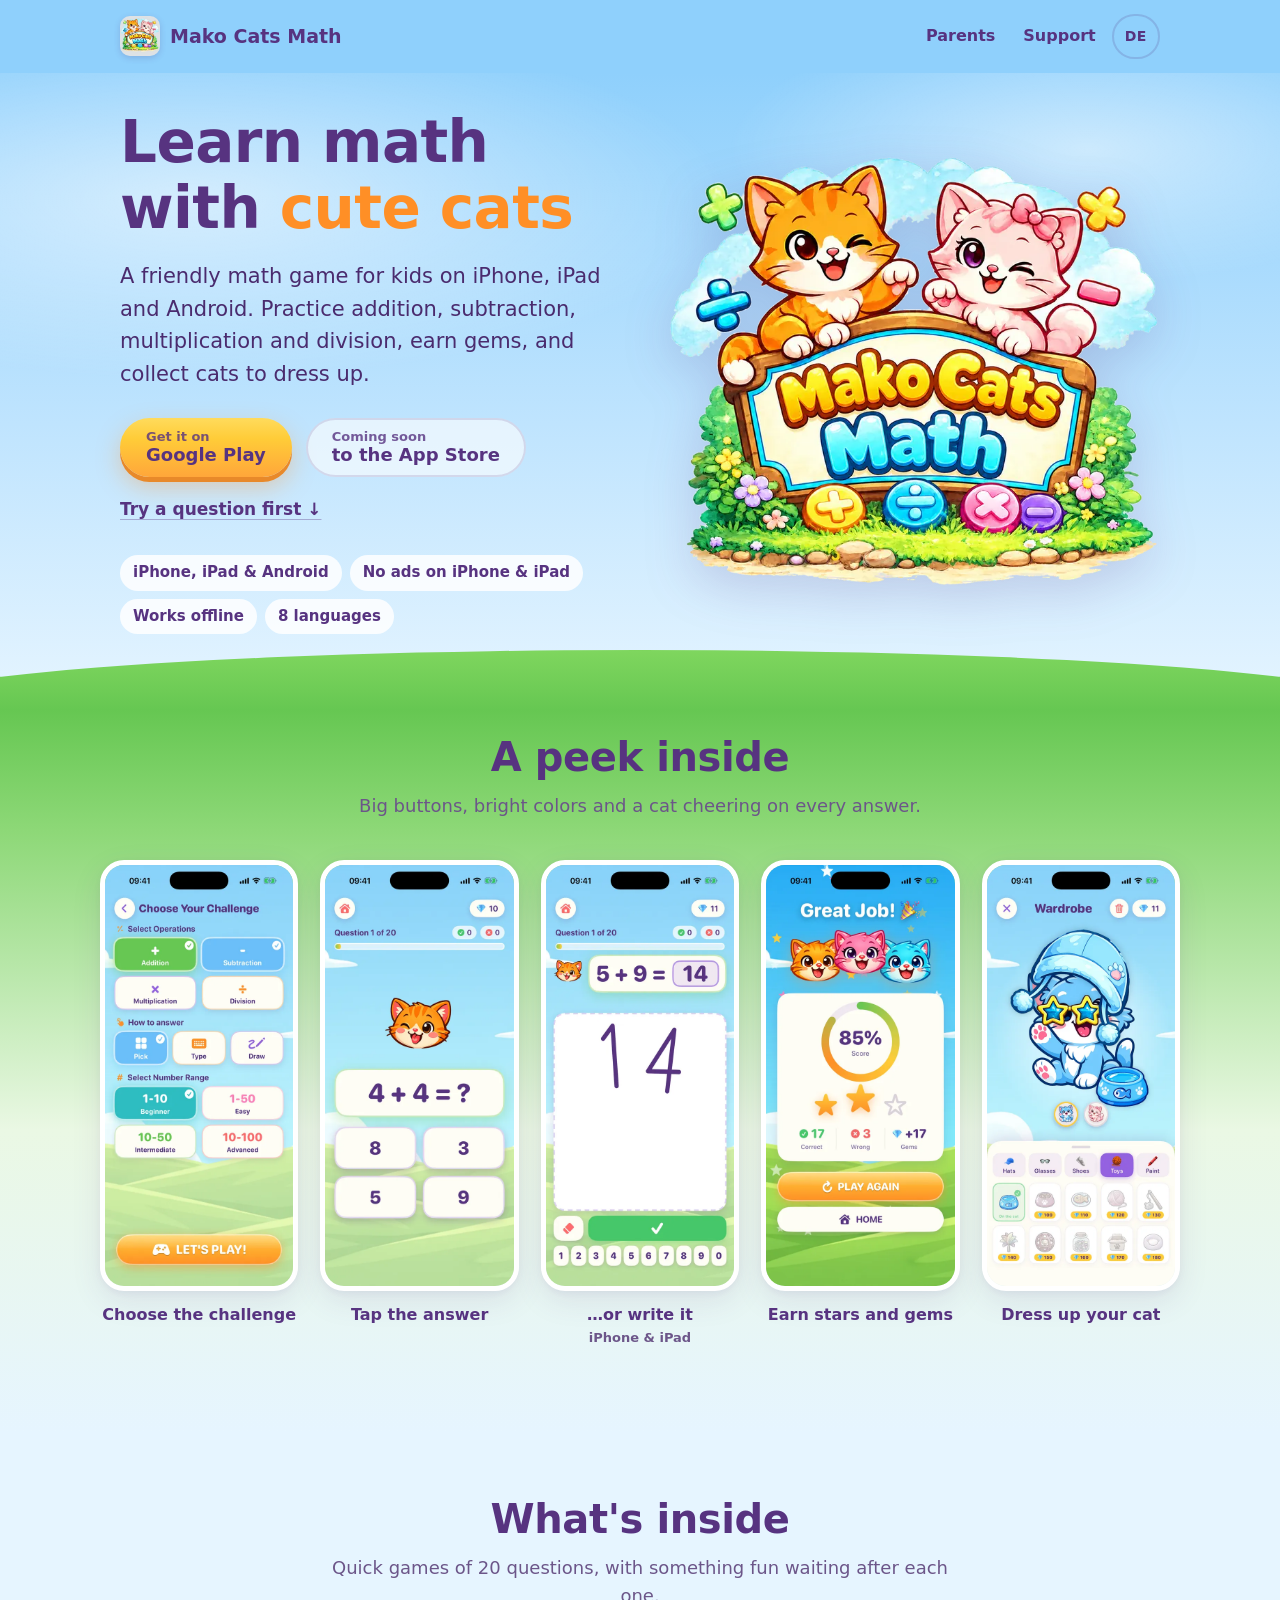
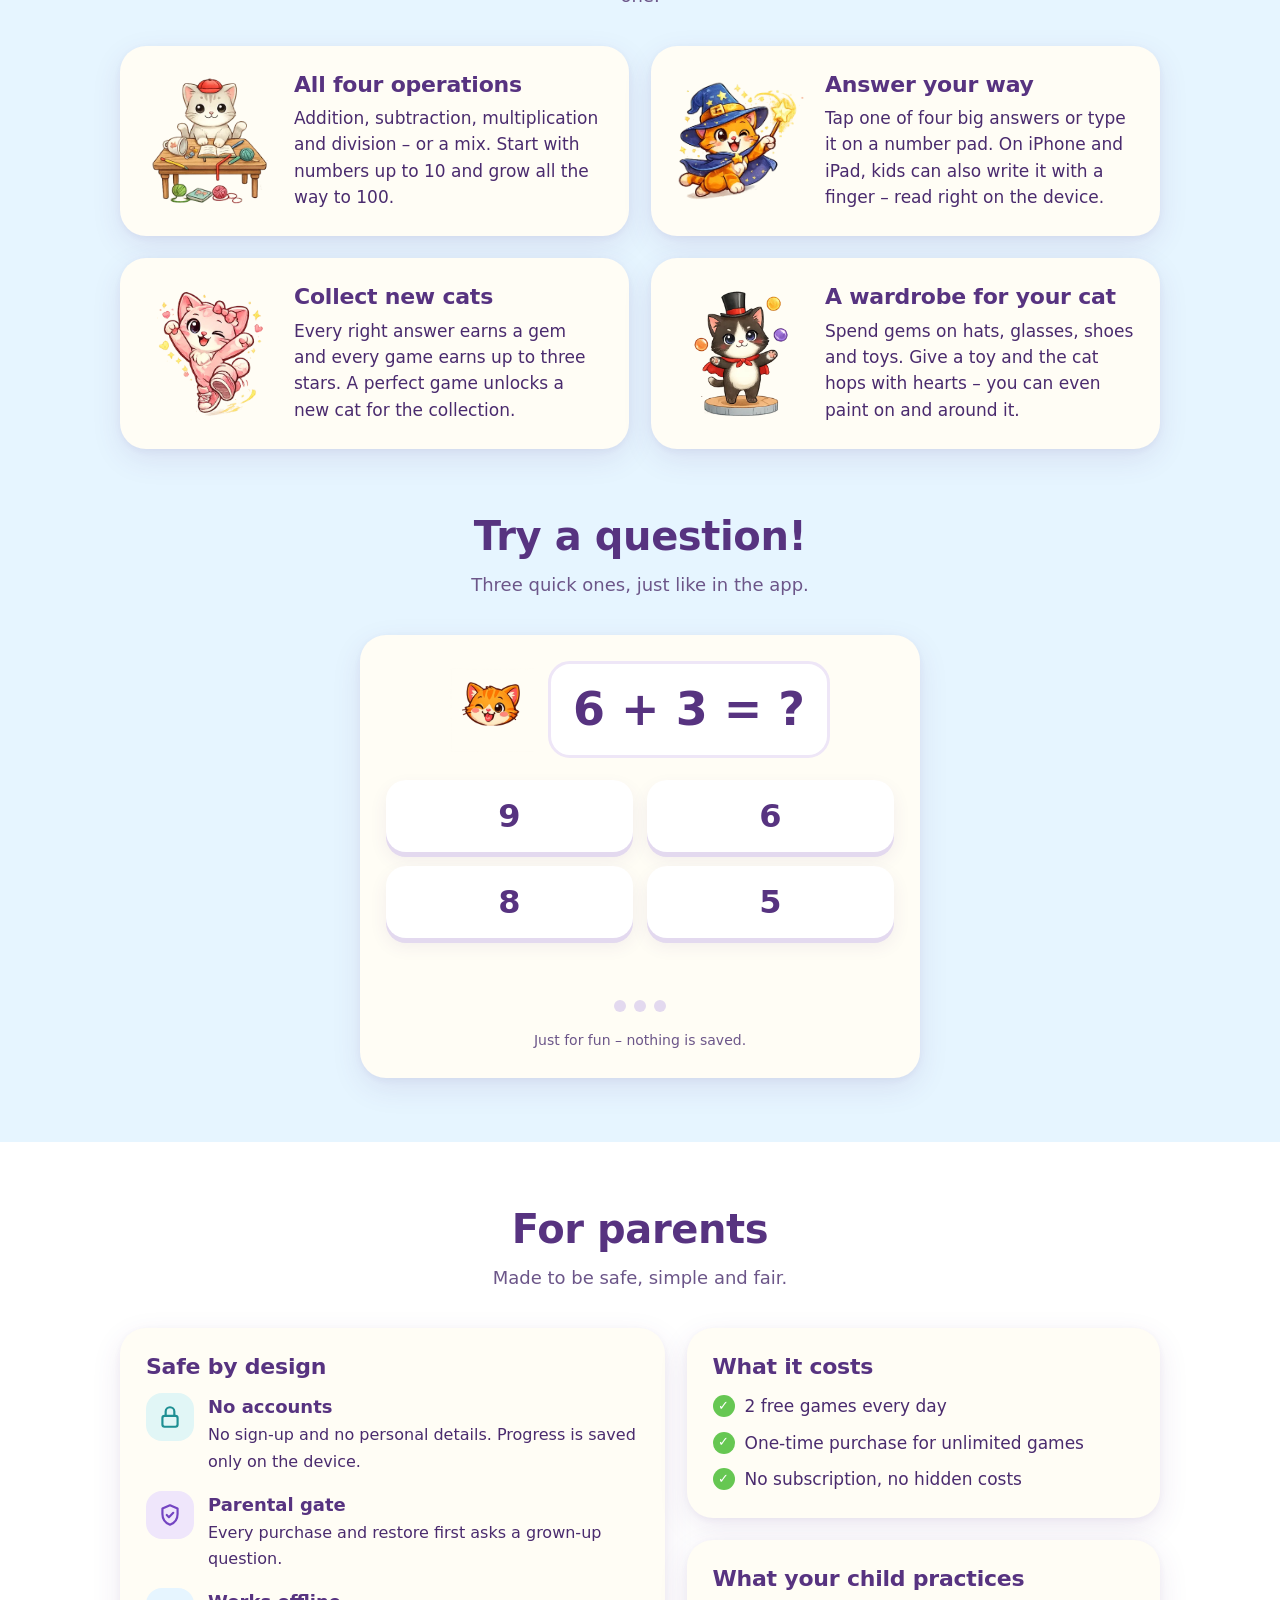
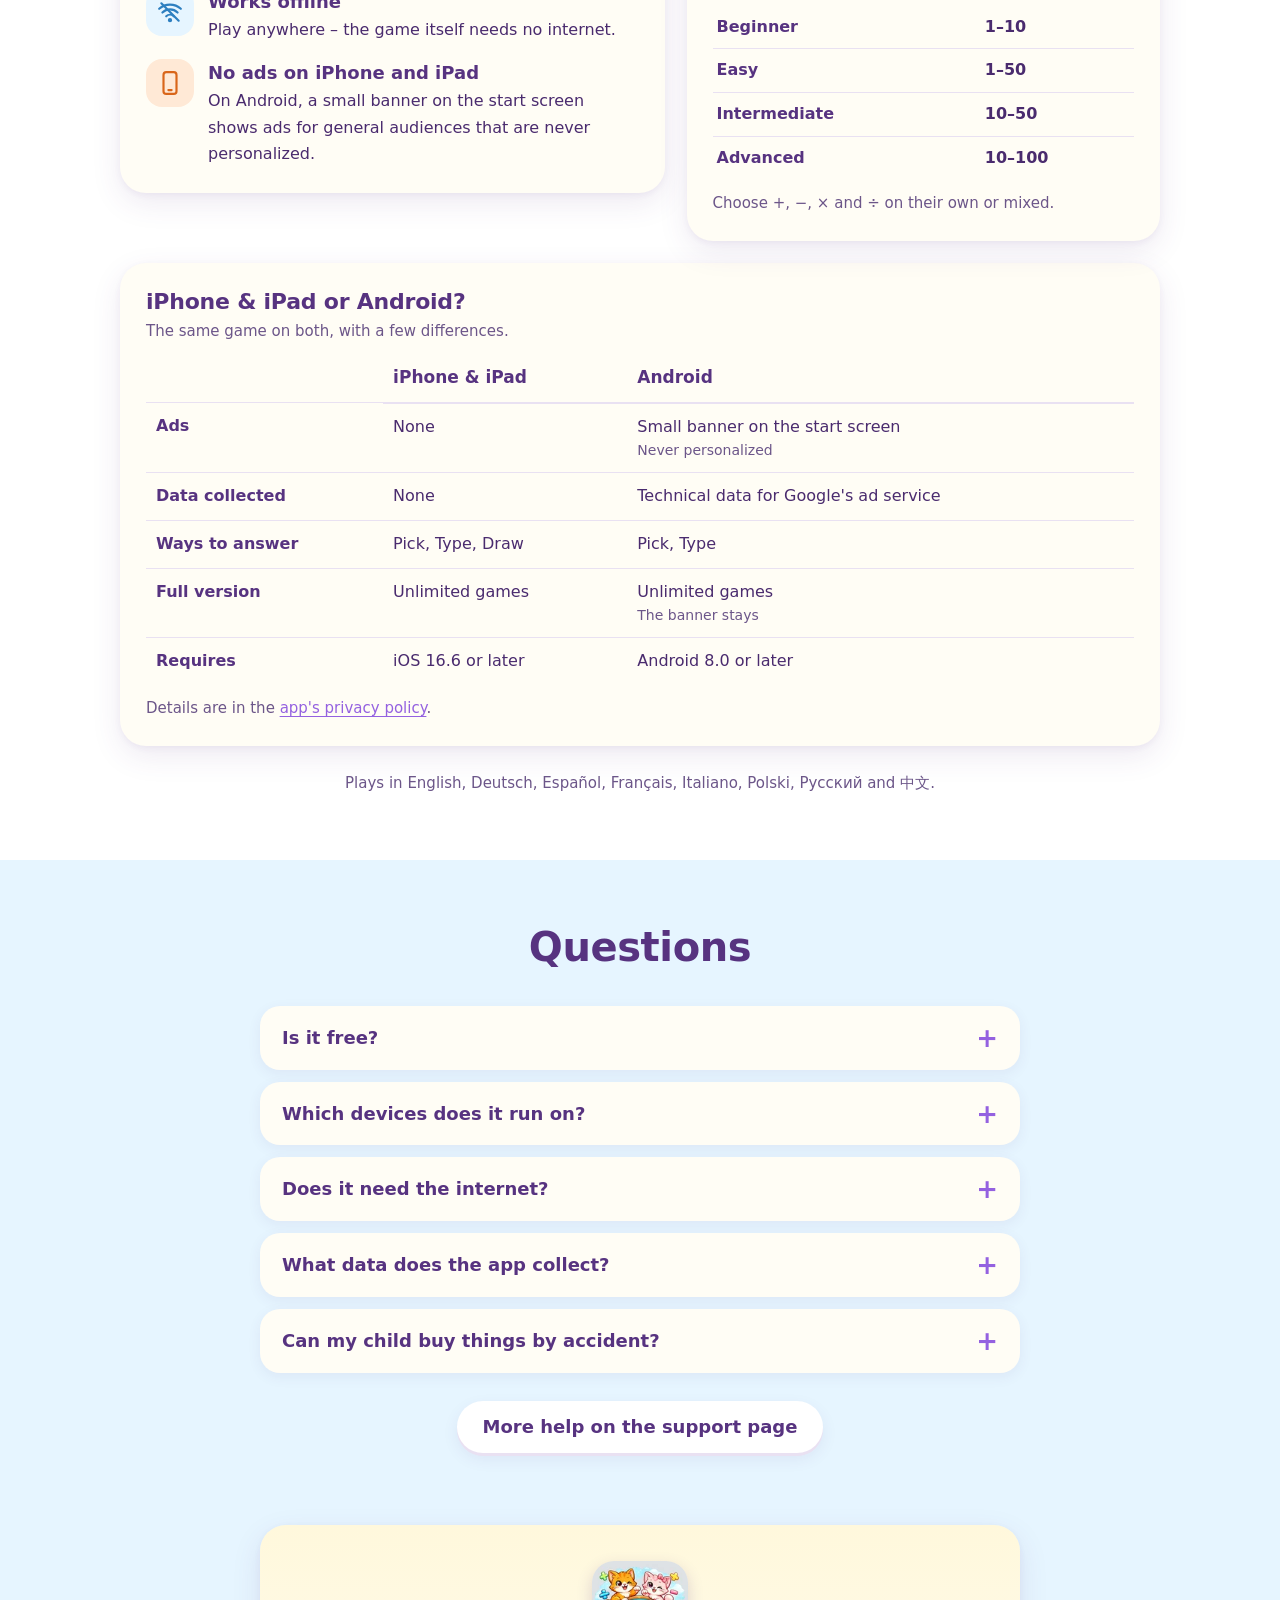
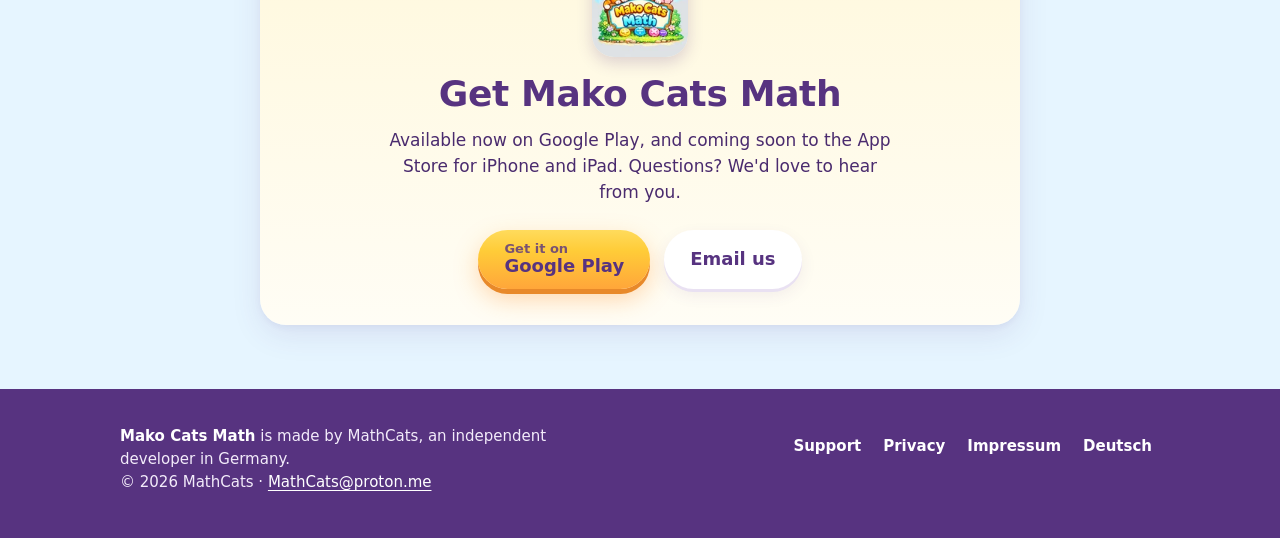
==== index.html @ 7ffe607b "Add German pages and Android, drop emoji - de/: home, support and Datenschutz in German, with German" ====
<!DOCTYPE html>
<html lang="en">
<head>
<!--
  ============================================================
   MAKO CATS MATH – HOME PAGE (English)
   The German page is de/index.html – change both when you edit.
  ============================================================
   HOW TO EDIT THE WORDS
   Every bit of text you may want to change is marked with a
   comment saying EDIT and a number. Search for  EDIT  to jump
   from one to the next.

   Safe to change: the words between  >  and  <  .
   Leave alone: the tags in angle brackets and the class="…" parts.
   Colours and layout live in assets/site.css, not here.

   Nothing to build: save the file and the change is live after
   it is uploaded (GitHub Pages takes about a minute).
  ============================================================
-->
<meta charset="utf-8">
<meta name="viewport" content="width=device-width, initial-scale=1">
<!-- EDIT 1 – browser tab title and the Google search snippet -->
<title>Mako Cats Math – Learn math with cute cats</title>
<meta name="description" content="A friendly math game for kids on iPhone, iPad and Android. Practice addition, subtraction, multiplication and division, earn gems and collect cats.">
<meta name="color-scheme" content="light">
<meta name="theme-color" content="#8FD0FC">
<link rel="canonical" href="https://makocatsmath.com/">
<link rel="alternate" hreflang="en" href="https://makocatsmath.com/">
<link rel="alternate" hreflang="de" href="https://makocatsmath.com/de/">
<link rel="alternate" hreflang="x-default" href="https://makocatsmath.com/">
<!-- Link preview when the address is shared in WhatsApp, iMessage, TikTok … -->
<meta property="og:type" content="website">
<meta property="og:site_name" content="Mako Cats Math">
<meta property="og:title" content="Mako Cats Math – Learn math with cute cats">
<meta property="og:description" content="A friendly math game for kids on iPhone, iPad and Android.">
<meta property="og:url" content="https://makocatsmath.com/">
<meta property="og:image" content="https://makocatsmath.com/og-image.jpg">
<meta property="og:image:width" content="1200">
<meta property="og:image:height" content="630">
<meta property="og:image:alt" content="Two cartoon cats on a sign that reads Mako Cats Math">
<meta property="og:locale" content="en_US">
<meta property="og:locale:alternate" content="de_DE">
<meta name="twitter:card" content="summary_large_image">
<!-- LINK EDIT – when the iPhone app is live, put its App Store number here and remove the comment marks,
     so Safari on iPhone shows an "Open / Get" bar at the top:
<meta name="apple-itunes-app" content="app-id=0000000000">
-->
<link rel="icon" type="image/png" href="favicon.png">
<link rel="apple-touch-icon" href="apple-touch-icon.png">
<link rel="preload" as="image" href="assets/img/logo-720.webp" imagesrcset="assets/img/logo-480.webp 480w, assets/img/logo-720.webp 720w, assets/img/logo-960.webp 960w" imagesizes="(max-width: 860px) 250px, 500px">
<link rel="stylesheet" href="assets/site.css">
<script type="application/ld+json">
{
  "@context": "https://schema.org",
  "@type": "SoftwareApplication",
  "name": "Mako Cats Math",
  "operatingSystem": "iOS 16.6 or later, Android 8.0 or later",
  "applicationCategory": "EducationalApplication",
  "description": "A math game for kids: addition, subtraction, multiplication and division with cats to collect and dress up.",
  "image": "https://makocatsmath.com/og-image.jpg",
  "url": "https://makocatsmath.com/",
  "downloadUrl": "https://play.google.com/store/apps/details?id=com.mathcats.mathcats",
  "inLanguage": ["en", "de", "es", "fr", "it", "pl", "ru", "zh-Hans"],
  "publisher": { "@type": "Organization", "name": "MathCats", "email": "MathCats@proton.me" }
}
</script>
</head>
<body>
<a class="skip" href="#main">Skip to content</a>

<header class="site-header on-sky">
  <div class="wrap">
    <a class="brand" href="./" aria-label="Mako Cats Math home">
      <img src="assets/img/icon-128.webp" width="40" height="40" alt="">
      <span>Mako Cats Math</span>
    </a>
    <nav class="nav" aria-label="Main">
      <a class="hide-sm" href="#parents">Parents</a>
      <a href="support/">Support</a>
      <a class="lang" href="de/" hreflang="de" lang="de" aria-label="Deutsch">DE</a>
    </nav>
  </div>
</header>

<main id="main">

  <!-- ===================== TOP OF THE PAGE ===================== -->
  <div class="hero">
    <div class="wrap hero-grid">
      <div>
        <!-- EDIT 2 – the big headline. The words inside <span> are orange. -->
        <h1>Learn math with <span>cute cats</span></h1>
        <!-- EDIT 3 – the sentence under the headline -->
        <p class="lead">A friendly math game for kids on iPhone, iPad and Android. Practice addition, subtraction, multiplication and division, earn gems, and collect cats to dress up.</p>
        <div class="actions">
          <!-- EDIT 4 – store buttons.
               Google Play: the link is live.
               App Store: while the app is in review it says "Coming soon". When it's live, delete the
               <span …>…</span> line, remove the comment marks around the <a …> line under it,
               and paste the App Store link in place of APP-STORE-LINK. -->
          <a class="btn btn-candy" href="https://play.google.com/store/apps/details?id=com.mathcats.mathcats"><span class="stack"><small>Get it on</small>Google Play</span></a>
          <span class="btn btn-ghost soon"><span class="stack"><small>Coming soon</small>to the App Store</span></span>
          <!-- <a class="btn btn-candy" href="APP-STORE-LINK"><span class="stack"><small>Download on the</small>App Store</span></a> -->
        </div>
        <a class="text-link" href="#try">Try a question first ↓</a>
        <!-- EDIT 5 – the little labels under the buttons -->
        <ul class="chips" aria-label="At a glance">
          <li>iPhone, iPad &amp; Android</li>
          <li>No ads on iPhone &amp; iPad</li>
          <li>Works offline</li>
          <li>8 languages</li>
        </ul>
      </div>
      <div class="hero-art">
        <img src="assets/img/logo-720.webp"
             srcset="assets/img/logo-480.webp 480w, assets/img/logo-720.webp 720w, assets/img/logo-960.webp 960w"
             sizes="(max-width: 860px) 250px, 500px"
             width="960" height="845" fetchpriority="high"
             alt="An orange cat and a pink cat waving over a sign that reads Mako Cats Math, with plus, minus, times and divide coins">
      </div>
    </div>
  </div>

  <!-- ===================== SCREENSHOTS ===================== -->
  <section class="green" aria-labelledby="peek">
    <div class="wrap section-head">
      <!-- EDIT 6 – screenshots heading -->
      <h2 id="peek">A peek inside</h2>
      <p>Big buttons, bright colors and a cat cheering on every answer.</p>
    </div>
    <ul class="shots" tabindex="0" aria-label="Screenshots from the app">
      <li><figure>
        <img src="assets/img/shots/settings.webp" width="540" height="1174" loading="lazy" decoding="async"
             alt="Choose Your Challenge screen: addition, subtraction, multiplication and division, how to answer (Pick, Type, Draw) and four number ranges">
        <figcaption>Choose the challenge</figcaption>
      </figure></li>
      <li><figure>
        <img src="assets/img/shots/game-pick.webp" width="540" height="1174" loading="lazy" decoding="async"
             alt="A question, 4 + 4, with four big answer buttons and a smiling cat">
        <figcaption>Tap the answer</figcaption>
      </figure></li>
      <li><figure>
        <img src="assets/img/shots/game-draw.webp" width="540" height="1174" loading="lazy" decoding="async"
             alt="Draw mode: the number 14 written by finger on a drawing pad, filled in as the answer to 5 + 9">
        <figcaption>…or write it<small>iPhone &amp; iPad</small></figcaption>
      </figure></li>
      <li><figure>
        <img src="assets/img/shots/results.webp" width="540" height="1174" loading="lazy" decoding="async"
             alt="Results screen saying Great Job, with a score ring, two of three stars and gems won">
        <figcaption>Earn stars and gems</figcaption>
      </figure></li>
      <li><figure>
        <img src="assets/img/shots/wardrobe-toy.webp" width="540" height="1174" loading="lazy" decoding="async"
             alt="Wardrobe: a blue cat wearing a woolly hat and star glasses, with a fish bowl toy">
        <figcaption>Dress up your cat</figcaption>
      </figure></li>
    </ul>
  </section>

  <!-- ===================== FEATURES ===================== -->
  <section aria-labelledby="inside">
    <div class="wrap">
      <div class="section-head">
        <!-- EDIT 7 – feature cards -->
        <h2 id="inside">What's inside</h2>
        <p>Quick games of 20 questions, with something fun waiting after each one.</p>
      </div>
      <div class="features">
        <article class="card feature">
          <img src="assets/img/cat-collectible-10.webp" width="300" height="326" loading="lazy" alt="">
          <div>
            <h3>All four operations</h3>
            <p>Addition, subtraction, multiplication and division – or a mix. Start with numbers up to 10 and grow all the way to 100.</p>
          </div>
        </article>
        <article class="card feature">
          <img src="assets/img/cat-collectible-1.webp" width="300" height="281" loading="lazy" alt="">
          <div>
            <h3>Answer your way</h3>
            <p>Tap one of four big answers or type it on a number pad. On iPhone and iPad, kids can also write it with a finger – read right on the device.</p>
          </div>
        </article>
        <article class="card feature">
          <img src="assets/img/cat-collectible-3.webp" width="300" height="352" loading="lazy" alt="">
          <div>
            <h3>Collect new cats</h3>
            <p>Every right answer earns a gem and every game earns up to three stars. A perfect game unlocks a new cat for the collection.</p>
          </div>
        </article>
        <article class="card feature">
          <img src="assets/img/cat-collectible-7.webp" width="300" height="400" loading="lazy" alt="">
          <div>
            <h3>A wardrobe for your cat</h3>
            <p>Spend gems on hats, glasses, shoes and toys. Give a toy and the cat hops with hearts – you can even paint on and around it.</p>
          </div>
        </article>
      </div>
    </div>
  </section>

  <!-- ===================== TRY A QUESTION ===================== -->
  <section id="try" aria-labelledby="try-title" style="padding-top: 0;">
    <div class="wrap">
      <div class="section-head">
        <h2 id="try-title">Try a question!</h2>
        <p>Three quick ones, just like in the app.</p>
      </div>
      <!-- EDIT 8 – mini game words. data-right holds three cheers, split by | -->
      <div class="card try" id="try-game"
           data-wrong="Not quite – try again!"
           data-right="Yes! Great job!|Purr-fect!|You got it!"
           data-say="plus|minus|times|equals what?">
        <div class="try-play">
          <div class="try-top">
            <img class="try-cat" src="assets/img/cat4.webp" width="240" height="240" loading="lazy" alt="">
            <div class="question" role="heading" aria-level="3">5 + 3 = ?</div>
          </div>
          <div class="answers" aria-label="Answers">
            <noscript><p>Turn on JavaScript to play.</p></noscript>
          </div>
          <p class="feedback" aria-live="polite"></p>
          <div class="dots" aria-hidden="true"><span></span><span></span><span></span></div>
        </div>
        <div class="try-done" hidden>
          <h3 tabindex="-1">All 3 solved – purr-fect!</h3>
          <p>In the app there are lots more questions, plus gems to win and cats to collect.</p>
          <button class="btn btn-candy try-again" type="button">Play again</button>
        </div>
        <p class="try-note">Just for fun – nothing is saved.</p>
      </div>
    </div>
  </section>

  <!-- ===================== FOR PARENTS ===================== -->
  <section id="parents" aria-labelledby="parents-title" style="background: #fff;">
    <div class="wrap">
      <div class="section-head">
        <!-- EDIT 9 – "For parents" section -->
        <h2 id="parents-title">For parents</h2>
        <p>Made to be safe, simple and fair.</p>
      </div>
      <div class="parents">
        <div class="card">
          <h3>Safe by design</h3>
          <ul class="safe">
            <li><span class="ic b" aria-hidden="true"><svg viewBox="0 0 24 24"><rect x="5" y="11" width="14" height="10" rx="2"/><path d="M8 11V7a4 4 0 0 1 8 0v4"/></svg></span>
              <div><strong>No accounts</strong><span class="txt">No sign-up and no personal details. Progress is saved only on the device.</span></div></li>
            <li><span class="ic c" aria-hidden="true"><svg viewBox="0 0 24 24"><path d="M12 3l7 3v5c0 4.6-3 8.4-7 10-4-1.6-7-5.4-7-10V6z"/><path d="M9 12l2 2 4-4"/></svg></span>
              <div><strong>Parental gate</strong><span class="txt">Every purchase and restore first asks a grown-up question.</span></div></li>
            <li><span class="ic d" aria-hidden="true"><svg viewBox="0 0 24 24"><path d="M2 9a15 15 0 0 1 20 0"/><path d="M5 12.5a10 10 0 0 1 14 0"/><path d="M8.5 16a5 5 0 0 1 7 0"/><circle cx="12" cy="19.5" r="1"/><path d="M4 4l16 16"/></svg></span>
              <div><strong>Works offline</strong><span class="txt">Play anywhere – the game itself needs no internet.</span></div></li>
            <li><span class="ic a" aria-hidden="true"><svg viewBox="0 0 24 24"><rect x="6" y="2" width="12" height="20" rx="2.5"/><path d="M10.5 18.5h3"/></svg></span>
              <div><strong>No ads on iPhone and iPad</strong><span class="txt">On Android, a small banner on the start screen shows ads for general audiences that are never personalized.</span></div></li>
          </ul>
        </div>
        <div class="stack">
          <div class="card">
            <h3>What it costs</h3>
            <!-- EDIT 10 – price model. Never put a price here: the stores show it in each country's currency. -->
            <ul class="ticks">
              <li>2 free games every day</li>
              <li>One-time purchase for unlimited games</li>
              <li>No subscription, no hidden costs</li>
            </ul>
          </div>
          <div class="card">
            <h3>What your child practices</h3>
            <table class="levels">
              <caption class="small" style="caption-side: bottom; text-align: left;">Choose +, −, × and ÷ on their own or mixed.</caption>
              <tbody>
                <tr><th scope="row">Beginner</th><td>1–10</td></tr>
                <tr><th scope="row">Easy</th><td>1–50</td></tr>
                <tr><th scope="row">Intermediate</th><td>10–50</td></tr>
                <tr><th scope="row">Advanced</th><td>10–100</td></tr>
              </tbody>
            </table>
          </div>
        </div>
      </div>

      <!-- EDIT 11 – the iPhone/iPad and Android comparison -->
      <div class="card compare">
        <h3>iPhone &amp; iPad or Android?</h3>
        <p class="small" style="margin: 0 0 10px;">The same game on both, with a few differences.</p>
        <table class="plat">
          <thead>
            <tr><td></td><th scope="col">iPhone &amp; iPad</th><th scope="col">Android</th></tr>
          </thead>
          <tbody>
            <tr><th scope="row">Ads</th><td>None</td><td>Small banner on the start screen<small>Never personalized</small></td></tr>
            <tr><th scope="row">Data collected</th><td>None</td><td>Technical data for Google's ad service</td></tr>
            <tr><th scope="row">Ways to answer</th><td>Pick, Type, Draw</td><td>Pick, Type</td></tr>
            <tr><th scope="row">Full version</th><td>Unlimited games</td><td>Unlimited games<small>The banner stays</small></td></tr>
            <tr><th scope="row">Requires</th><td>iOS 16.6 or later</td><td>Android 8.0 or later</td></tr>
          </tbody>
        </table>
        <p class="small">Details are in the <a href="https://mathcatsmathcats.github.io/MakoCatsMath-privacy/privacy-policy.html">app's privacy policy</a>.</p>
      </div>
      <p class="small" style="text-align: center; margin-top: 26px;">Plays in English, Deutsch, Español, Français, Italiano, Polski, Русский and 中文.</p>
    </div>
  </section>

  <!-- ===================== QUESTIONS ===================== -->
  <section aria-labelledby="faq-title">
    <div class="wrap">
      <div class="section-head">
        <h2 id="faq-title">Questions</h2>
      </div>
      <!-- EDIT 12 – short questions and answers. The full list is on the support page. -->
      <div class="faq">
        <details>
          <summary>Is it free?</summary>
          <div class="ans"><p>Every device gets 2 free games each day. A one-time purchase unlocks unlimited games – there's no subscription. The Android version also shows a small ad banner on the start screen.</p></div>
        </details>
        <details>
          <summary>Which devices does it run on?</summary>
          <div class="ans"><p>iPhone and iPad with iOS 16.6 or later (coming soon to the App Store), and Android devices with Android 8.0 or later (on Google Play).</p></div>
        </details>
        <details>
          <summary>Does it need the internet?</summary>
          <div class="ans"><p>No. The game works offline. Internet is only needed for purchases, and on Android for the ad banner.</p></div>
        </details>
        <details>
          <summary>What data does the app collect?</summary>
          <div class="ans"><p>On iPhone and iPad: none. There are no accounts, and progress is saved only on the device. On Android, Google's ad service receives technical data, such as the IP address, to show ads that are never personalized. Read the <a href="https://mathcatsmathcats.github.io/MakoCatsMath-privacy/privacy-policy.html">app's privacy policy</a>.</p></div>
        </details>
        <details>
          <summary>Can my child buy things by accident?</summary>
          <div class="ans"><p>Every purchase and restore first shows a parental gate with a question for a grown-up, and it can't be turned off. Apple's Screen Time and Ask to Buy, and Google Play's parental controls, work too.</p></div>
        </details>
      </div>
      <p class="more"><a class="btn btn-soft" href="support/">More help on the support page</a></p>
    </div>
  </section>

  <!-- ===================== CLOSING ===================== -->
  <section class="cta" style="padding-top: 8px;" aria-labelledby="cta-title">
    <div class="wrap">
      <div class="card">
        <img src="assets/img/icon-128.webp" width="96" height="96" loading="lazy" alt="">
        <!-- EDIT 13 – closing box. When the iPhone app is live, change these words and add the App Store button like in EDIT 4. -->
        <h2 id="cta-title">Get Mako Cats Math</h2>
        <p>Available now on Google Play, and coming soon to the App Store for iPhone and iPad. Questions? We'd love to hear from you.</p>
        <div class="actions" style="display: flex; flex-wrap: wrap; gap: 14px; justify-content: center;">
          <a class="btn btn-candy" href="https://play.google.com/store/apps/details?id=com.mathcats.mathcats"><span class="stack"><small>Get it on</small>Google Play</span></a>
          <a class="btn btn-soft" href="mailto:MathCats@proton.me?subject=Mako%20Cats%20Math">Email us</a>
        </div>
      </div>
    </div>
  </section>

</main>

<footer class="site-footer">
  <div class="wrap foot">
    <p class="who"><strong>Mako Cats Math</strong> is made by MathCats, an independent developer in Germany.<br>© 2026 MathCats · <a href="mailto:MathCats@proton.me">MathCats@proton.me</a></p>
    <nav aria-label="Footer">
      <ul>
        <li><a href="support/">Support</a></li>
        <li><a href="privacy/">Privacy</a></li>
        <li><a href="impressum/" lang="de">Impressum</a></li>
        <li><a href="de/" hreflang="de" lang="de">Deutsch</a></li>
      </ul>
    </nav>
  </div>
</footer>

<script src="assets/try.js" defer></script>
</body>
</html>
---- assets/site.css ----
/* Mako Cats Math website styles.
   Colours come from the app (Theme.swift). Fonts are the visitor's own system
   fonts, so nothing loads from another server. */

:root {
  --sky: #6BBFFA;
  --sky-deep: #8FD0FC;
  --sky-light: #E6F5FF;
  --grass: #66C752;
  --grass-light: #7FD65E;
  --sunshine: #FFCC38;
  --orange: #FF8F26;
  --coral: #FF6B6B;
  --pink: #FF80B8;
  --purple: #9461E0;
  --teal: #2EBDC2;
  --plum: #573380;
  --plum-text: #4A2B6E;
  --plum-soft: #6C5689;
  --cream: #FFFDF5;
  --line: #E9E1F2;
  --radius: 26px;
  --shadow: 0 10px 30px rgba(87, 51, 128, .10), 0 2px 6px rgba(87, 51, 128, .06);
  --font: ui-rounded, "SF Pro Rounded", "Nunito", system-ui, -apple-system, "Segoe UI", Roboto, "Helvetica Neue", Arial, sans-serif;
  color-scheme: light;
}

* { box-sizing: border-box; }
html { -webkit-text-size-adjust: 100%; scroll-behavior: smooth; }
body {
  margin: 0;
  background: var(--sky-light);
  color: var(--plum-text);
  font-family: var(--font);
  font-size: 17px;
  line-height: 1.55;
  -webkit-font-smoothing: antialiased;
}
img { max-width: 100%; height: auto; display: block; }
a { color: var(--purple); text-underline-offset: 3px; }
a:hover { color: var(--plum); }
:focus-visible { outline: 3px solid var(--purple); outline-offset: 3px; border-radius: 8px; }
h1, h2, h3 { color: var(--plum); line-height: 1.15; margin: 0; letter-spacing: -0.01em; font-weight: 800; }
p { margin: 0; }

.wrap { width: 100%; max-width: 1080px; margin: 0 auto; padding: 0 20px; }
@media (max-width: 420px) { .wrap { padding: 0 16px; } }

.skip { position: absolute; left: -999px; top: 8px; background: #fff; padding: 10px 14px; border-radius: 12px; z-index: 10; }
.skip:focus { left: 8px; }

/* ---------- header ---------- */
.site-header { padding: 14px 0; }
.site-header .wrap { display: flex; align-items: center; justify-content: space-between; gap: 12px; }
.brand { display: flex; align-items: center; gap: 10px; text-decoration: none; color: var(--plum); font-weight: 800; font-size: 19px; min-height: 44px; }
.brand img { width: 40px; height: 40px; border-radius: 10px; box-shadow: 0 2px 6px rgba(87, 51, 128, .2); }
.nav { display: flex; gap: 4px; }
.nav a { color: var(--plum); text-decoration: none; font-weight: 700; font-size: 16px; padding: 10px 12px; border-radius: 999px; min-height: 44px; display: inline-flex; align-items: center; }
.nav a:hover, .nav a[aria-current="page"] { background: rgba(255, 255, 255, .7); }
@media (max-width: 420px) {
  .brand { font-size: 17px; }
  .brand img { width: 36px; height: 36px; }
  .nav a { padding: 10px 9px; font-size: 15px; }
}

/* ---------- buttons and chips ---------- */
.btn {
  display: inline-flex; align-items: center; justify-content: center; gap: 8px;
  min-height: 52px; padding: 12px 26px; border-radius: 999px;
  font: inherit; font-weight: 800; font-size: 18px; text-decoration: none; cursor: pointer;
  border: 0; transition: transform .12s ease, box-shadow .12s ease;
}
.btn-candy {
  color: var(--plum);
  background: linear-gradient(180deg, #FFDB5C 0%, var(--sunshine) 35%, #FFA63A 100%);
  box-shadow: 0 5px 0 #E8892A, 0 10px 24px rgba(255, 143, 38, .35);
}
.btn-candy:hover { color: var(--plum); transform: translateY(-1px); }
.btn-candy:active { transform: translateY(3px); box-shadow: 0 2px 0 #E8892A, 0 6px 14px rgba(255, 143, 38, .3); }
.btn-soft { color: var(--plum); background: #fff; box-shadow: 0 3px 0 var(--line), 0 6px 16px rgba(87, 51, 128, .08); }
.btn-soft:hover { color: var(--plum); transform: translateY(-1px); }
.btn small { display: block; font-size: 13px; font-weight: 700; opacity: .8; line-height: 1.1; }
.btn .stack { display: flex; flex-direction: column; align-items: flex-start; line-height: 1.15; }
.soon { cursor: default; }
.soon:hover { transform: none; }

.chips { display: flex; flex-wrap: wrap; gap: 8px; padding: 0; margin: 0; list-style: none; }
.chips li { background: rgba(255, 255, 255, .85); border-radius: 999px; padding: 6px 13px; font-size: 15px; font-weight: 700; color: var(--plum); }

/* ---------- hero ---------- */
.hero {
  position: relative; overflow: hidden;
  background:
    radial-gradient(60% 40% at 15% 20%, rgba(255, 255, 255, .55), transparent 70%),
    radial-gradient(40% 30% at 85% 12%, rgba(255, 255, 255, .5), transparent 70%),
    linear-gradient(180deg, var(--sky-deep) 0%, #BFE4FE 55%, var(--sky-light) 100%);
  padding: 8px 0 76px;
}
.hero::after {
  content: ""; position: absolute; left: -10%; right: -10%; bottom: -100px; height: 160px;
  background: linear-gradient(180deg, var(--grass-light), var(--grass) 60px);
  border-radius: 50% 50% 0 0 / 60px 60px 0 0;
}
.hero-grid { position: relative; z-index: 1; display: grid; grid-template-columns: 1.05fr 1fr; gap: 32px; align-items: center; padding-top: 28px; }
.hero h1 { font-size: clamp(36px, 5.2vw, 58px); }
.hero h1 span { color: var(--orange); }
.hero .lead { margin-top: 18px; font-size: clamp(18px, 2vw, 21px); color: var(--plum-text); max-width: 33em; }
.hero .actions { display: flex; flex-wrap: wrap; gap: 14px; margin-top: 28px; align-items: center; }
.hero .chips { margin-top: 24px; }
.hero-art img { width: 100%; max-width: 500px; margin: 0 auto; filter: drop-shadow(0 14px 24px rgba(87, 51, 128, .18)); }
@media (max-width: 860px) {
  .hero-grid { grid-template-columns: 1fr; gap: 8px; padding-top: 4px; text-align: center; }
  .hero-art { order: -1; }
  .hero-art img { max-width: 250px; }
  .hero .lead { margin-left: auto; margin-right: auto; }
  .hero .actions, .hero .chips { justify-content: center; }
}

/* ---------- sections ---------- */
section { padding: 64px 0; }
.section-head { text-align: center; max-width: 640px; margin: 0 auto 36px; }
.section-head h2 { font-size: clamp(28px, 3.6vw, 40px); }
.section-head p { margin-top: 12px; font-size: 18px; color: var(--plum-soft); }
.green { background: linear-gradient(180deg, var(--grass) 0, #8DD877 120px, #EAF8E4 420px, var(--sky-light) 100%); padding-top: 24px; }

/* screenshots */
.shots {
  list-style: none; margin: 0; padding: 4px 20px 20px;
  display: grid; grid-template-columns: repeat(5, 1fr); gap: 22px;
  max-width: 1120px; margin: 0 auto;
}
.shots figure { margin: 0; text-align: center; }
.shots img { border-radius: 24px; border: 5px solid #fff; box-shadow: var(--shadow); background: #fff; aspect-ratio: 540 / 1174; width: 100%; }
.shots figcaption { margin-top: 12px; font-weight: 800; color: var(--plum); font-size: 16px; }
@media (max-width: 1000px) {
  .shots {
    display: flex; overflow-x: auto; scroll-snap-type: x mandatory; gap: 16px;
    padding: 4px 20px 24px; scroll-padding: 0 20px;
  }
  .shots li { flex: 0 0 210px; scroll-snap-align: start; }
}

/* features */
.features { display: grid; grid-template-columns: repeat(2, 1fr); gap: 22px; }
.card { background: var(--cream); border-radius: var(--radius); box-shadow: var(--shadow); padding: 26px; }
.feature { display: grid; grid-template-columns: 128px 1fr; gap: 20px; align-items: center; }
.feature img { width: 128px; height: 128px; object-fit: contain; }
.feature h3 { font-size: 22px; }
.feature p { margin-top: 8px; color: var(--plum-text); }
@media (max-width: 760px) {
  .features { grid-template-columns: 1fr; }
}
@media (max-width: 420px) {
  .feature { grid-template-columns: 1fr; text-align: center; gap: 10px; }
  .feature img { margin: 0 auto; width: 120px; height: 120px; }
  .card { padding: 22px 18px; }
}

/* try-it game */
.try { position: relative; max-width: 560px; margin: 0 auto; text-align: center; overflow: hidden; }
.try-top { display: flex; align-items: center; justify-content: center; gap: 14px; }
.try-cat { width: 84px; height: 84px; }
.try-cat.hop { animation: hop .6s ease; }
.question {
  background: #fff; border: 3px solid #EEE6F7; border-radius: 22px; padding: 10px 22px;
  font-size: clamp(34px, 7vw, 46px); font-weight: 800; color: var(--plum); min-width: 220px;
  font-variant-numeric: tabular-nums;
}
.answers { display: grid; grid-template-columns: 1fr 1fr; gap: 14px; margin-top: 22px; }
.answers button {
  font: inherit; font-size: 32px; font-weight: 800; color: var(--plum);
  min-height: 72px; border-radius: 20px; border: 0; cursor: pointer;
  background: #fff; box-shadow: 0 5px 0 #E3D9EF, 0 8px 18px rgba(87, 51, 128, .08);
  transition: transform .1s ease;
}
.answers button:hover { transform: translateY(-2px); }
.answers button:active { transform: translateY(3px); box-shadow: 0 2px 0 #E3D9EF; }
.answers button.right { background: var(--grass); color: #fff; box-shadow: 0 5px 0 #4FA43E; }
.answers button.wrong { background: #FFE3E3; color: #B23A3A; box-shadow: 0 5px 0 #F4C2C2; animation: shake .35s ease; }
.answers button:disabled { cursor: default; }
.feedback { min-height: 28px; margin-top: 16px; font-weight: 800; font-size: 18px; color: var(--plum); }
.dots { display: flex; justify-content: center; gap: 8px; margin-top: 18px; }
.dots span { width: 12px; height: 12px; border-radius: 50%; background: #E3D9EF; }
.dots span.on { background: var(--sunshine); box-shadow: 0 0 0 2px #F0B21F inset; }
.try-done h3 { font-size: 28px; }
.try-done p { margin: 10px auto 22px; max-width: 26em; }
.try-note { margin-top: 18px; font-size: 14px; color: var(--plum-soft); }
.confetti { position: absolute; top: 40%; left: 50%; width: 10px; height: 14px; border-radius: 3px; pointer-events: none; animation: burst 1s ease-out forwards; }
@keyframes hop { 0%, 100% { transform: translateY(0); } 35% { transform: translateY(-22px) rotate(-6deg); } 65% { transform: translateY(0) rotate(4deg); } }
@keyframes shake { 0%, 100% { transform: translateX(0); } 25% { transform: translateX(-6px); } 75% { transform: translateX(6px); } }
@keyframes burst {
  from { opacity: 1; transform: translate(0, 0) rotate(0); }
  to { opacity: 0; transform: translate(var(--x), var(--y)) rotate(var(--r)); }
}

/* parents */
.parents { display: grid; grid-template-columns: 1.15fr 1fr; gap: 22px; align-items: start; }
.parents .stack { display: grid; gap: 22px; }
.parents h3 { font-size: 22px; margin-bottom: 14px; }
.safe { list-style: none; margin: 0; padding: 0; display: grid; gap: 16px; }
.safe li { display: grid; grid-template-columns: 48px 1fr; gap: 14px; align-items: start; }
.safe .ic { width: 48px; height: 48px; border-radius: 16px; display: grid; place-items: center; font-size: 24px; }
.safe strong { display: block; color: var(--plum); font-size: 18px; }
.safe span.txt { color: var(--plum-text); font-size: 16px; }
.ic.a { background: #FFE9D6; } .ic.b { background: #E1F6F6; } .ic.c { background: #EFE6FB; } .ic.d { background: #E6F5FF; }
.ticks { list-style: none; padding: 0; margin: 0; display: grid; gap: 10px; }
.ticks li { padding-left: 32px; position: relative; }
.ticks li::before { content: "✓"; position: absolute; left: 0; top: 0; width: 22px; height: 22px; border-radius: 50%; background: var(--grass); color: #fff; font-size: 13px; font-weight: 900; display: grid; place-items: center; margin-top: 2px; }
.levels { width: 100%; border-collapse: collapse; font-size: 16px; }
.levels th, .levels td { text-align: left; padding: 9px 4px; border-bottom: 1px solid var(--line); }
.levels tr:last-child th, .levels tr:last-child td { border-bottom: 0; }
.levels th { color: var(--plum); font-weight: 800; }
.levels td { font-variant-numeric: tabular-nums; font-weight: 700; }
.small { font-size: 15px; color: var(--plum-soft); margin-top: 12px; }
@media (max-width: 860px) { .parents { grid-template-columns: 1fr; } }

/* faq */
.faq { max-width: 760px; margin: 0 auto; display: grid; gap: 12px; }
.faq details { background: var(--cream); border-radius: 20px; box-shadow: 0 4px 14px rgba(87, 51, 128, .07); }
.faq summary { cursor: pointer; list-style: none; padding: 18px 54px 18px 22px; font-weight: 800; color: var(--plum); font-size: 18px; position: relative; min-height: 44px; }
.faq summary::-webkit-details-marker { display: none; }
.faq summary::after { content: "+"; position: absolute; right: 22px; top: 50%; transform: translateY(-50%); font-size: 26px; font-weight: 700; color: var(--purple); }
.faq details[open] summary::after { content: "−"; }
.faq .ans { padding: 0 22px 20px; }
.faq .ans p + p, .faq .ans p + ul, .faq .ans ul + p { margin-top: 10px; }
.faq .ans ul { margin: 0; padding-left: 20px; }
.more { text-align: center; margin-top: 28px; }

/* closing call to action */
.cta { text-align: center; }
.cta .card { max-width: 760px; margin: 0 auto; padding: 36px 26px; background: linear-gradient(180deg, #FFF8DC, var(--cream)); }
.cta img { width: 96px; height: 96px; border-radius: 22px; margin: 0 auto 16px; box-shadow: 0 6px 16px rgba(87, 51, 128, .2); }
.cta h2 { font-size: clamp(26px, 3.4vw, 36px); }
.cta p { margin: 12px auto 24px; max-width: 30em; }

/* ---------- inner pages ---------- */
.page-hero { padding-top: 36px; padding-bottom: 8px; }
.page-hero h1 { font-size: clamp(34px, 5vw, 48px); }
.page-hero p { margin-top: 12px; font-size: 19px; max-width: 36em; }
.doc { padding-top: 24px; padding-bottom: 64px; }
.doc .card { max-width: 820px; }
.doc .card + .card { margin-top: 22px; }
.doc h2 { font-size: 26px; margin-bottom: 12px; }
.doc h3 { font-size: 19px; margin: 22px 0 6px; }
.doc p + p, .doc p + ul, .doc ul + p { margin-top: 10px; }
.doc ul { margin: 8px 0 0; padding-left: 22px; }
.doc li + li { margin-top: 6px; }
.doc .meta { color: var(--plum-soft); font-size: 15px; margin-top: 6px; }
.contact { display: flex; flex-wrap: wrap; gap: 18px; align-items: center; justify-content: space-between; }
.contact p { max-width: 30em; }
.toc { display: flex; flex-wrap: wrap; gap: 8px; margin-top: 18px; }
.toc a { background: #fff; padding: 8px 14px; border-radius: 999px; text-decoration: none; font-weight: 700; color: var(--plum); min-height: 44px; display: inline-flex; align-items: center; }

/* ---------- footer ---------- */
.site-footer { background: var(--plum); color: #F3ECFA; padding: 36px 0 44px; font-size: 15px; }
.site-footer a { color: #fff; }
.foot { display: flex; flex-wrap: wrap; gap: 18px 32px; justify-content: space-between; align-items: flex-start; }
.foot nav ul { list-style: none; margin: 0; padding: 0; display: flex; flex-wrap: wrap; gap: 4px 6px; }
.foot nav a { display: inline-flex; min-height: 44px; align-items: center; padding: 0 8px; text-decoration: none; font-weight: 700; }
.foot nav a:hover { text-decoration: underline; }
.foot .who { max-width: 30em; }
.foot .who strong { color: #fff; }
.site-footer :focus-visible { outline-color: var(--sunshine); }

@media (prefers-reduced-motion: reduce) {
  html { scroll-behavior: auto; }
  *, *::before, *::after { animation: none !important; transition: none !important; }
}

.site-header.on-sky { background: var(--sky-deep); }
.try-done h3:focus { outline: none; }
@media (max-width: 600px) {
  section { padding: 44px 0; }
  .section-head { margin-bottom: 26px; }
}

/* ---------- added with the German version and Android ---------- */
.nav a.lang { font-size: 14px; letter-spacing: .04em; border: 2px solid rgba(87, 51, 128, .18); padding: 8px 11px; }
@media (max-width: 420px) { .nav a.hide-sm { display: none; } }

.text-link { display: inline-flex; align-items: center; min-height: 44px; margin-top: 10px; font-weight: 800; color: var(--plum); text-decoration: underline; text-decoration-color: rgba(87, 51, 128, .35); text-underline-offset: 4px; }
.text-link:hover { text-decoration-color: var(--plum); }

.btn-ghost { color: var(--plum); background: rgba(255, 255, 255, .6); box-shadow: inset 0 0 0 2px rgba(87, 51, 128, .15); }

.shots figcaption small { display: block; font-size: 13px; font-weight: 700; color: var(--plum-soft); }

.safe .ic svg { width: 26px; height: 26px; fill: none; stroke: currentColor; stroke-width: 2; stroke-linecap: round; stroke-linejoin: round; }
.ic.a { color: #D9661A; } .ic.b { color: #1E8F93; } .ic.c { color: #7445C2; } .ic.d { color: #2D7FC0; }

.compare { margin-top: 22px; }
.compare h3 { font-size: 22px; margin-bottom: 6px; }
.plat { width: 100%; border-collapse: collapse; font-size: 16px; }
.plat th, .plat td { text-align: left; vertical-align: top; padding: 11px 10px; border-bottom: 1px solid var(--line); }
.plat thead th { color: var(--plum); font-size: 17px; font-weight: 800; border-bottom-width: 2px; }
.plat tbody th { color: var(--plum); font-weight: 800; width: 24%; }
.plat tbody tr:last-child th, .plat tbody tr:last-child td { border-bottom: 0; }
.plat td small { display: block; color: var(--plum-soft); font-size: 14px; }
@media (max-width: 520px) {
  .plat { font-size: 15px; }
  .plat th, .plat td { padding: 10px 5px; }
  .plat tbody th { width: 28%; }
}
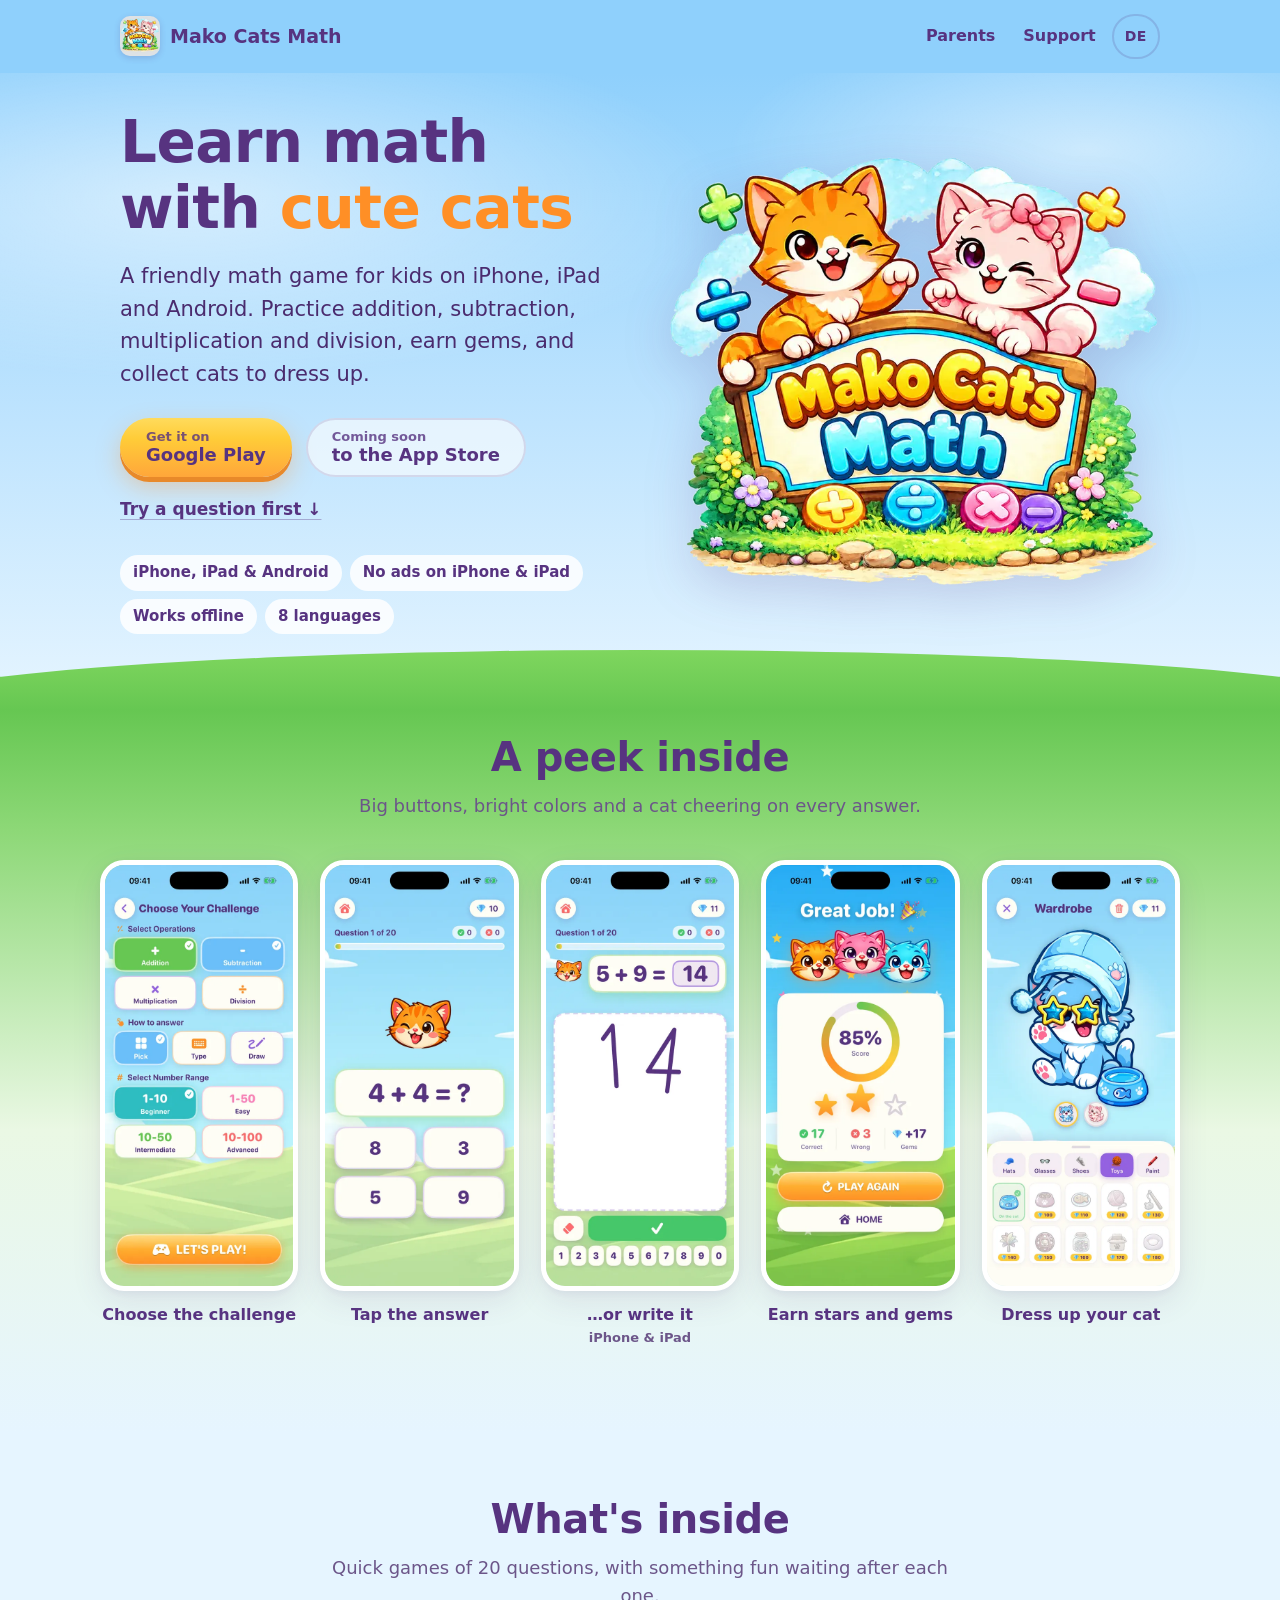
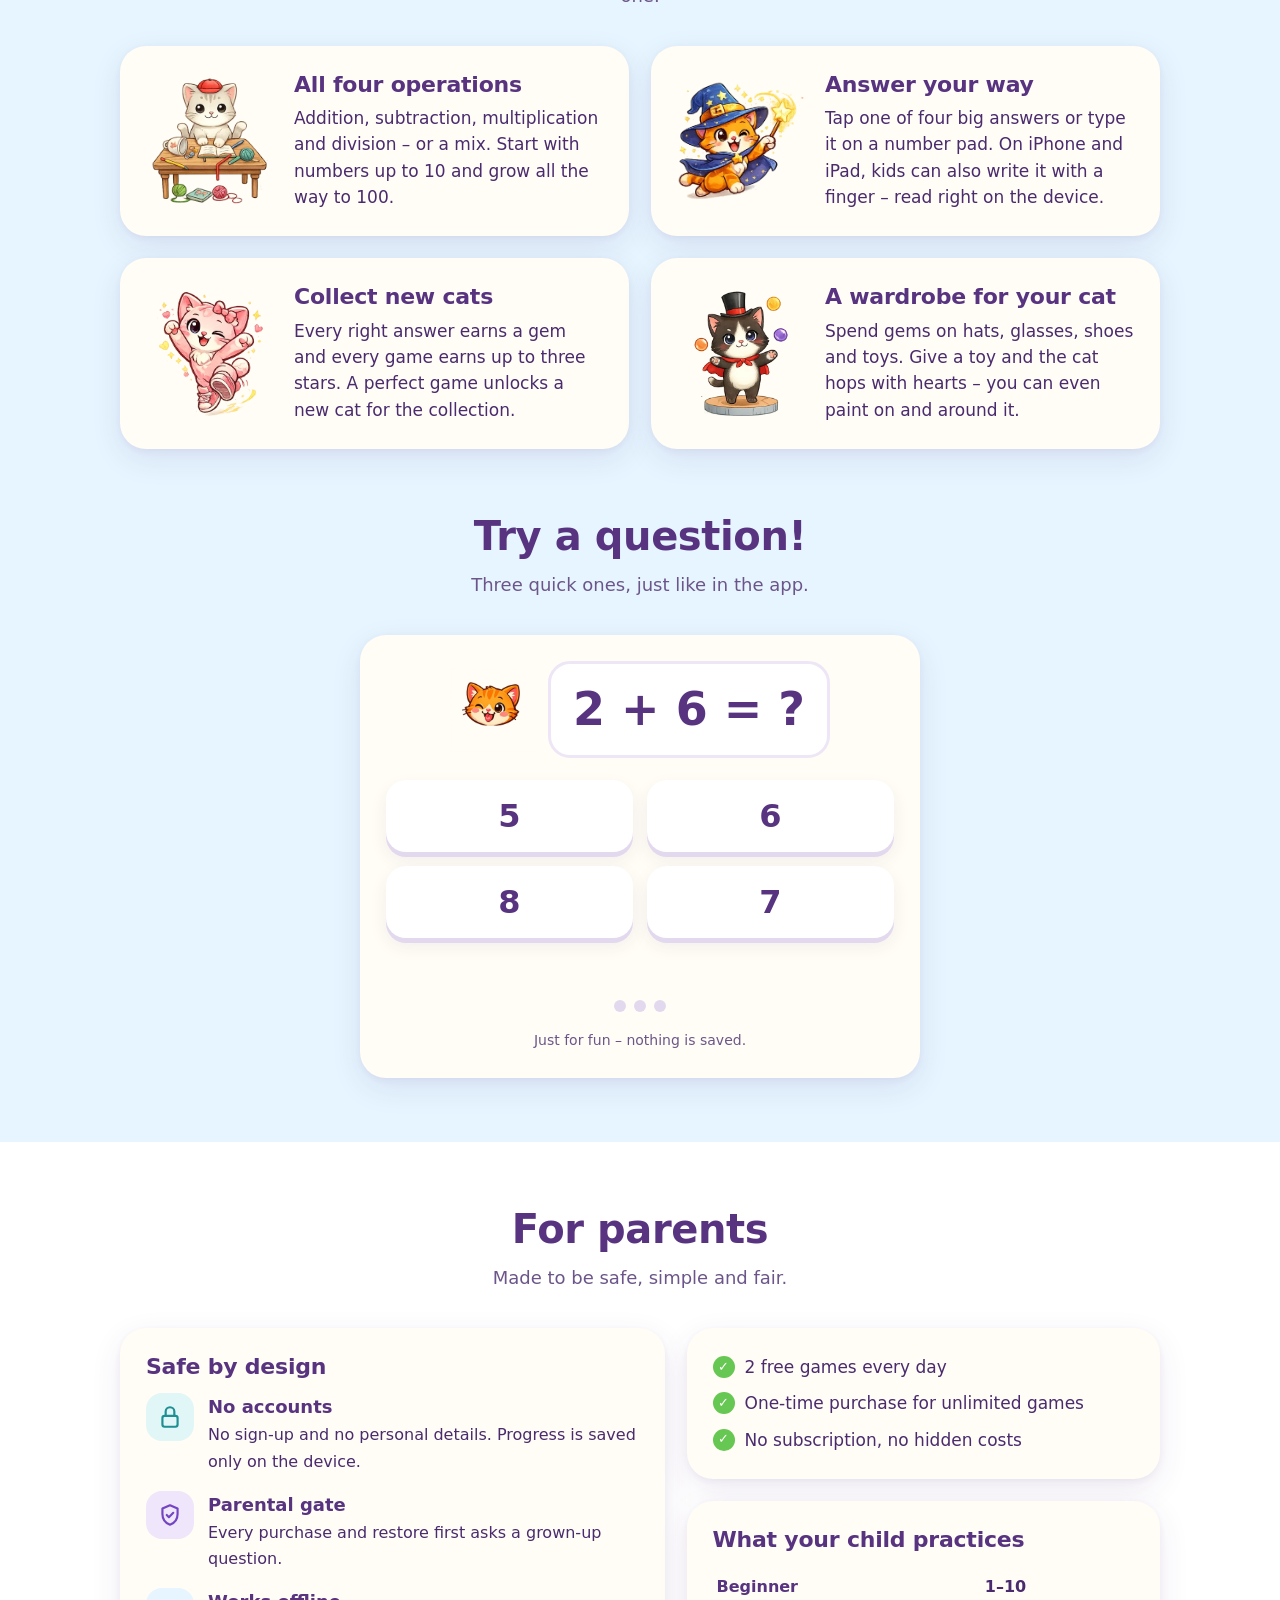
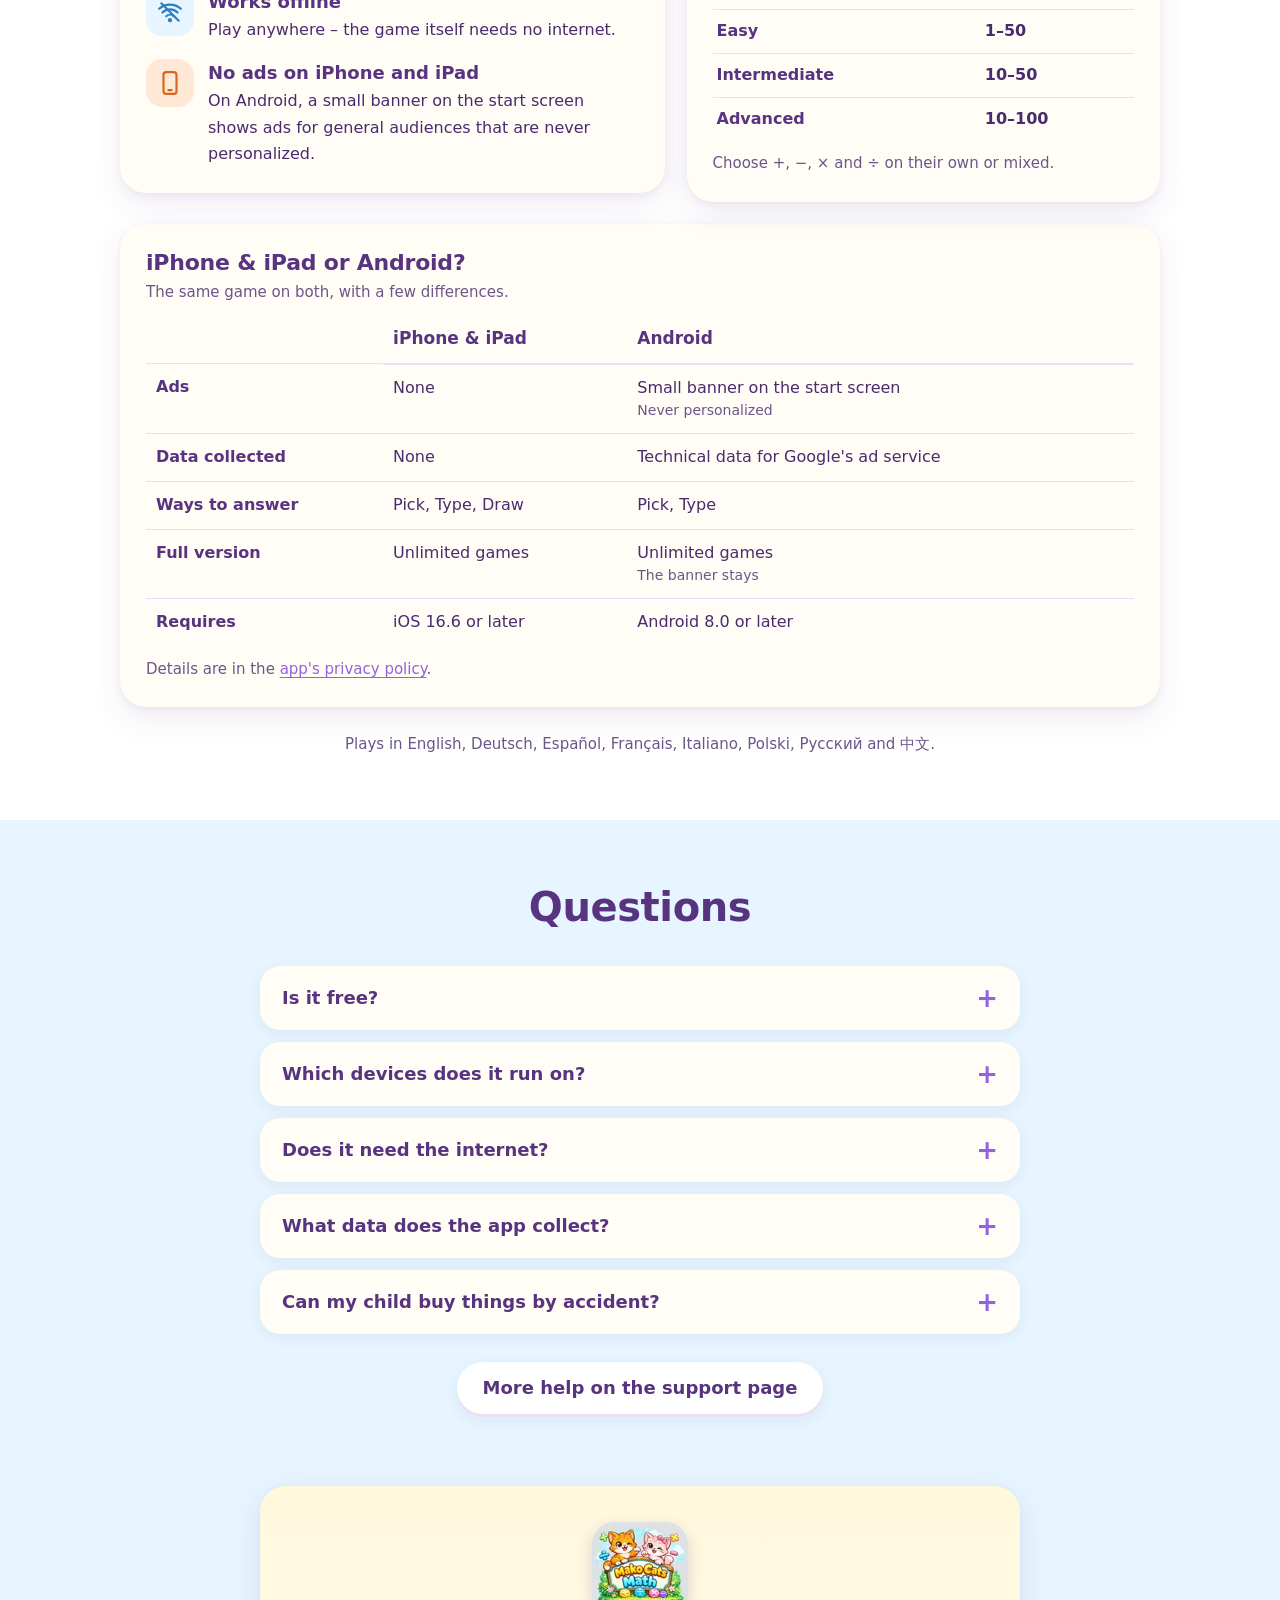
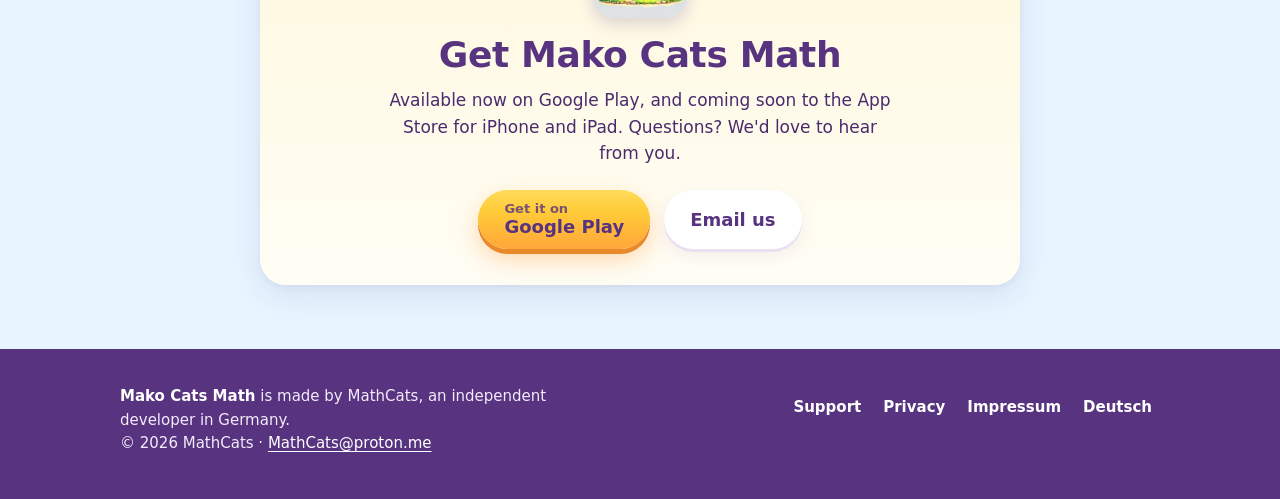
==== commit 623312ba: "Remove the "What it costs" heading (EN and DE) Co-Authored-By: Claude Opus 5.5 <noreply@anthropic.co" ====
--- a/index.html
+++ b/index.html
@@ -257,7 +257,6 @@
         </div>
         <div class="stack">
           <div class="card">
-            <h3>What it costs</h3>
             <!-- EDIT 10 – price model. Never put a price here: the stores show it in each country's currency. -->
             <ul class="ticks">
               <li>2 free games every day</li>
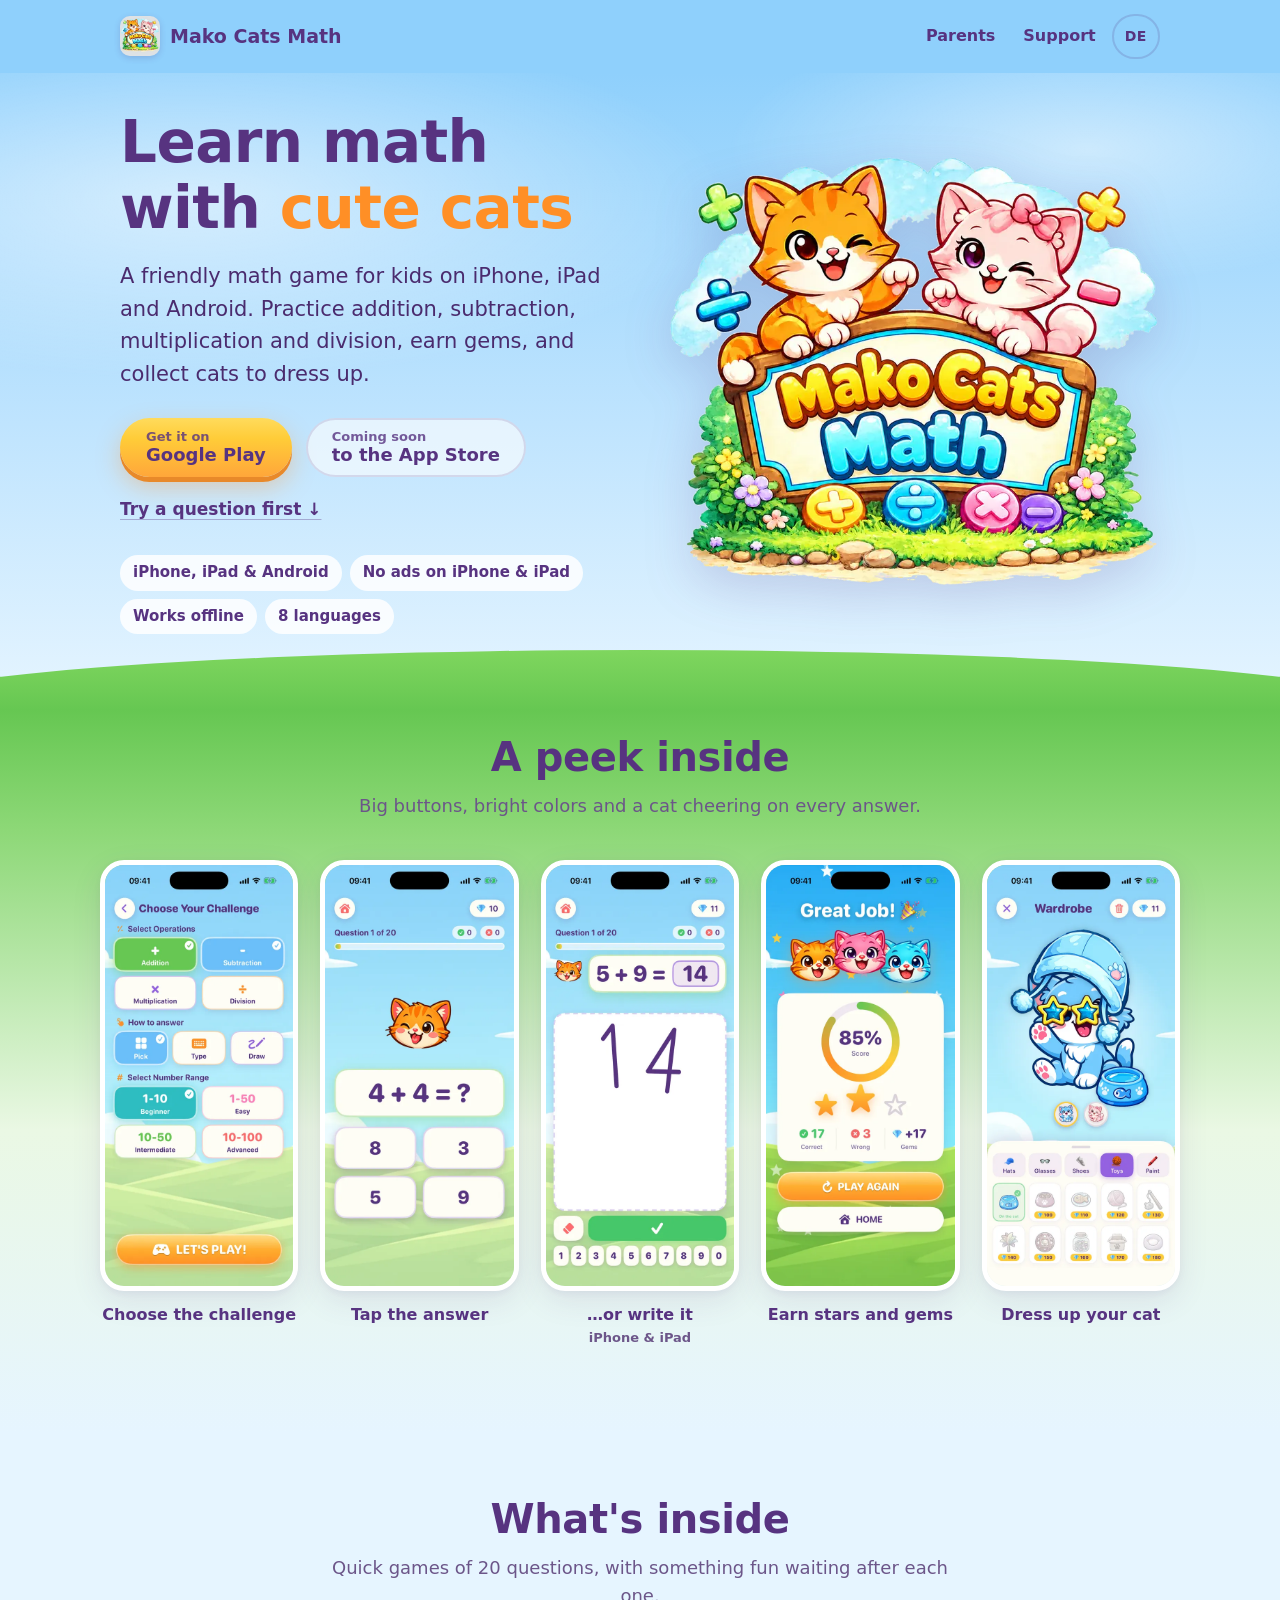
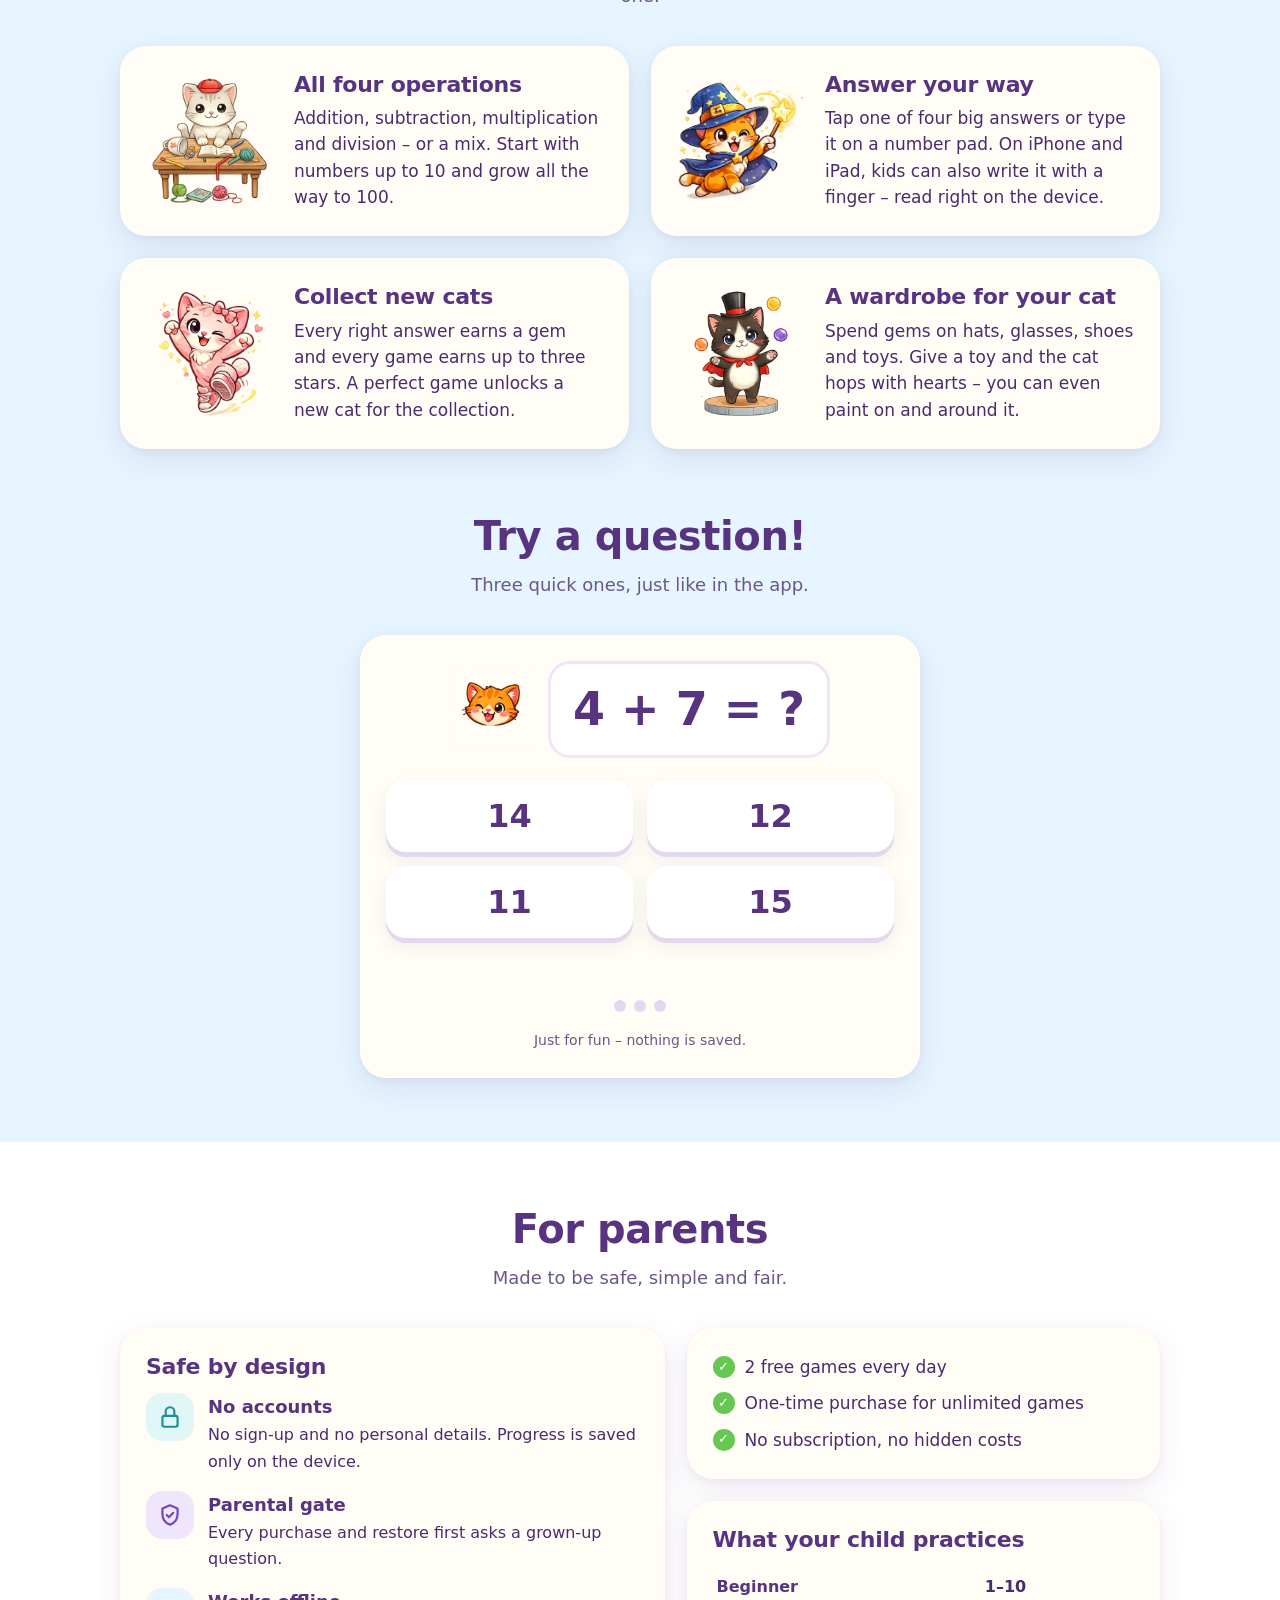
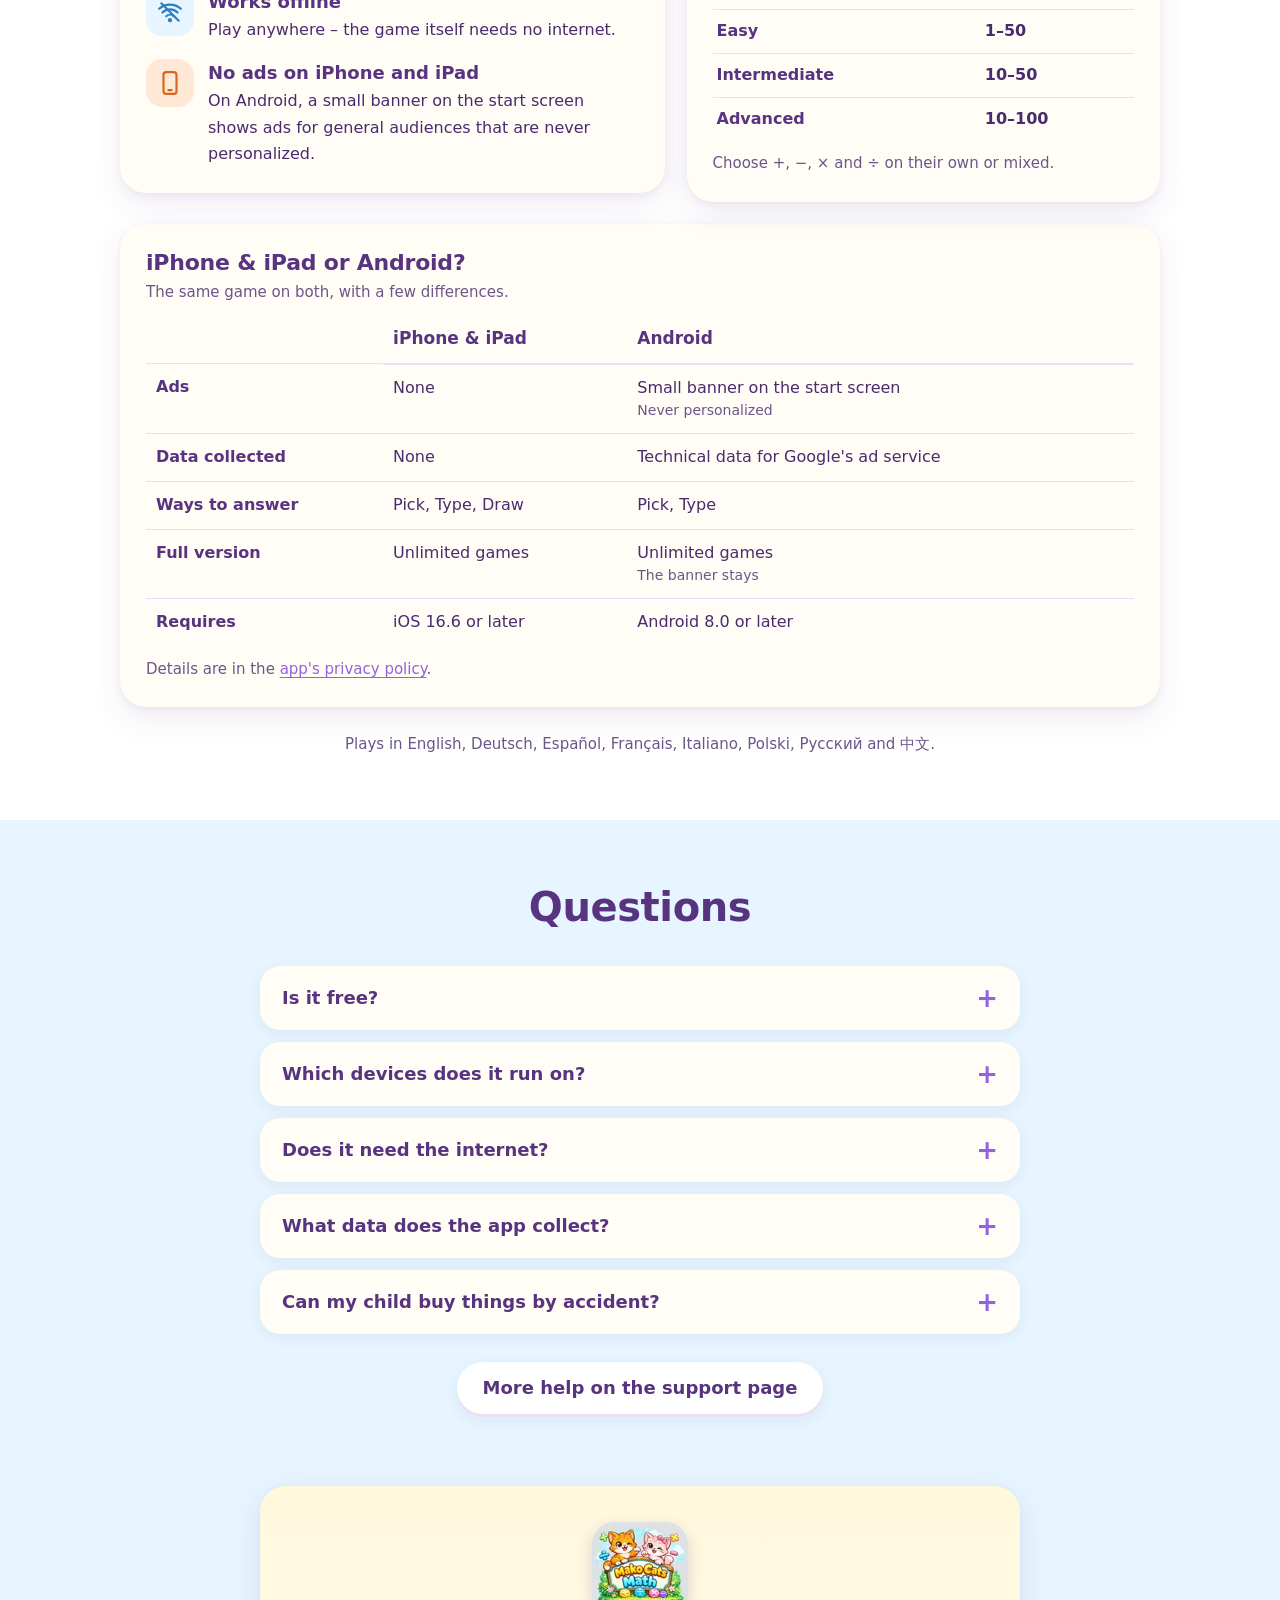
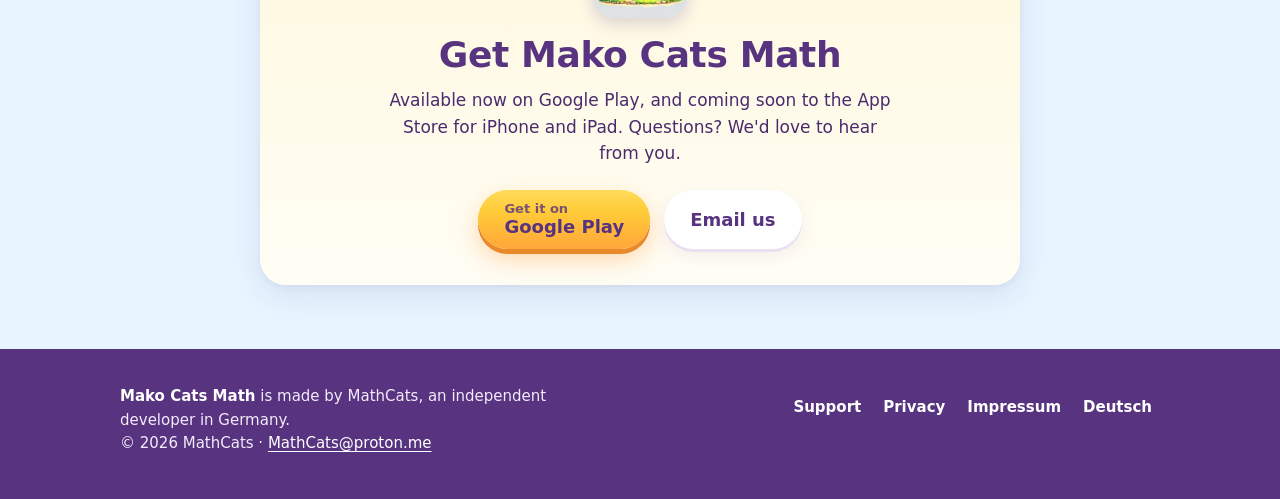
==== commit b24ac909: "Point link-preview tags, sitemap and robots.txt at the github.io address The site is live on GitHub " ====
--- a/index.html
+++ b/index.html
@@ -26,17 +26,17 @@
 <meta name="description" content="A friendly math game for kids on iPhone, iPad and Android. Practice addition, subtraction, multiplication and division, earn gems and collect cats.">
 <meta name="color-scheme" content="light">
 <meta name="theme-color" content="#8FD0FC">
-<link rel="canonical" href="https://makocatsmath.com/">
-<link rel="alternate" hreflang="en" href="https://makocatsmath.com/">
-<link rel="alternate" hreflang="de" href="https://makocatsmath.com/de/">
-<link rel="alternate" hreflang="x-default" href="https://makocatsmath.com/">
+<link rel="canonical" href="https://mathcatsmathcats.github.io/MakoCatsMath/">
+<link rel="alternate" hreflang="en" href="https://mathcatsmathcats.github.io/MakoCatsMath/">
+<link rel="alternate" hreflang="de" href="https://mathcatsmathcats.github.io/MakoCatsMath/de/">
+<link rel="alternate" hreflang="x-default" href="https://mathcatsmathcats.github.io/MakoCatsMath/">
 <!-- Link preview when the address is shared in WhatsApp, iMessage, TikTok … -->
 <meta property="og:type" content="website">
 <meta property="og:site_name" content="Mako Cats Math">
 <meta property="og:title" content="Mako Cats Math – Learn math with cute cats">
 <meta property="og:description" content="A friendly math game for kids on iPhone, iPad and Android.">
-<meta property="og:url" content="https://makocatsmath.com/">
-<meta property="og:image" content="https://makocatsmath.com/og-image.jpg">
+<meta property="og:url" content="https://mathcatsmathcats.github.io/MakoCatsMath/">
+<meta property="og:image" content="https://mathcatsmathcats.github.io/MakoCatsMath/og-image.jpg">
 <meta property="og:image:width" content="1200">
 <meta property="og:image:height" content="630">
 <meta property="og:image:alt" content="Two cartoon cats on a sign that reads Mako Cats Math">
@@ -59,8 +59,8 @@
   "operatingSystem": "iOS 16.6 or later, Android 8.0 or later",
   "applicationCategory": "EducationalApplication",
   "description": "A math game for kids: addition, subtraction, multiplication and division with cats to collect and dress up.",
-  "image": "https://makocatsmath.com/og-image.jpg",
-  "url": "https://makocatsmath.com/",
+  "image": "https://mathcatsmathcats.github.io/MakoCatsMath/og-image.jpg",
+  "url": "https://mathcatsmathcats.github.io/MakoCatsMath/",
   "downloadUrl": "https://play.google.com/store/apps/details?id=com.mathcats.mathcats",
   "inLanguage": ["en", "de", "es", "fr", "it", "pl", "ru", "zh-Hans"],
   "publisher": { "@type": "Organization", "name": "MathCats", "email": "MathCats@proton.me" }
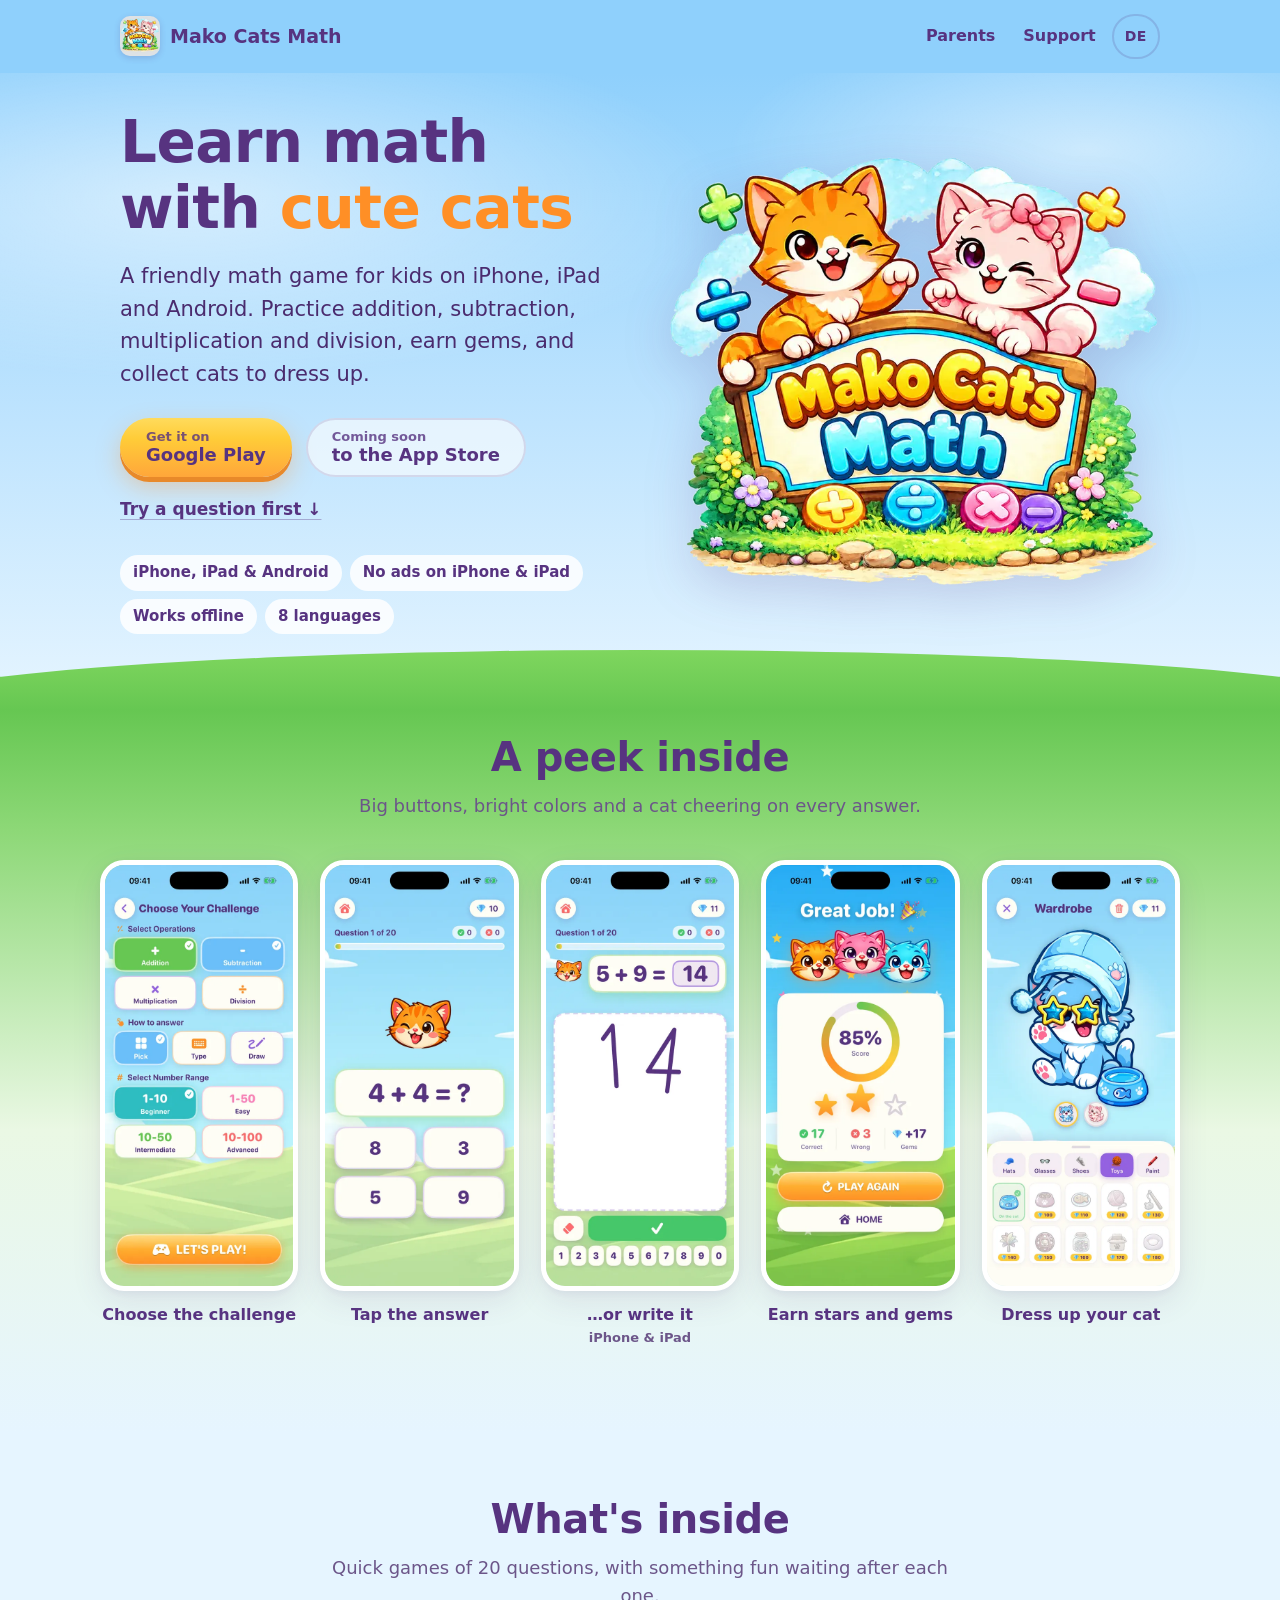
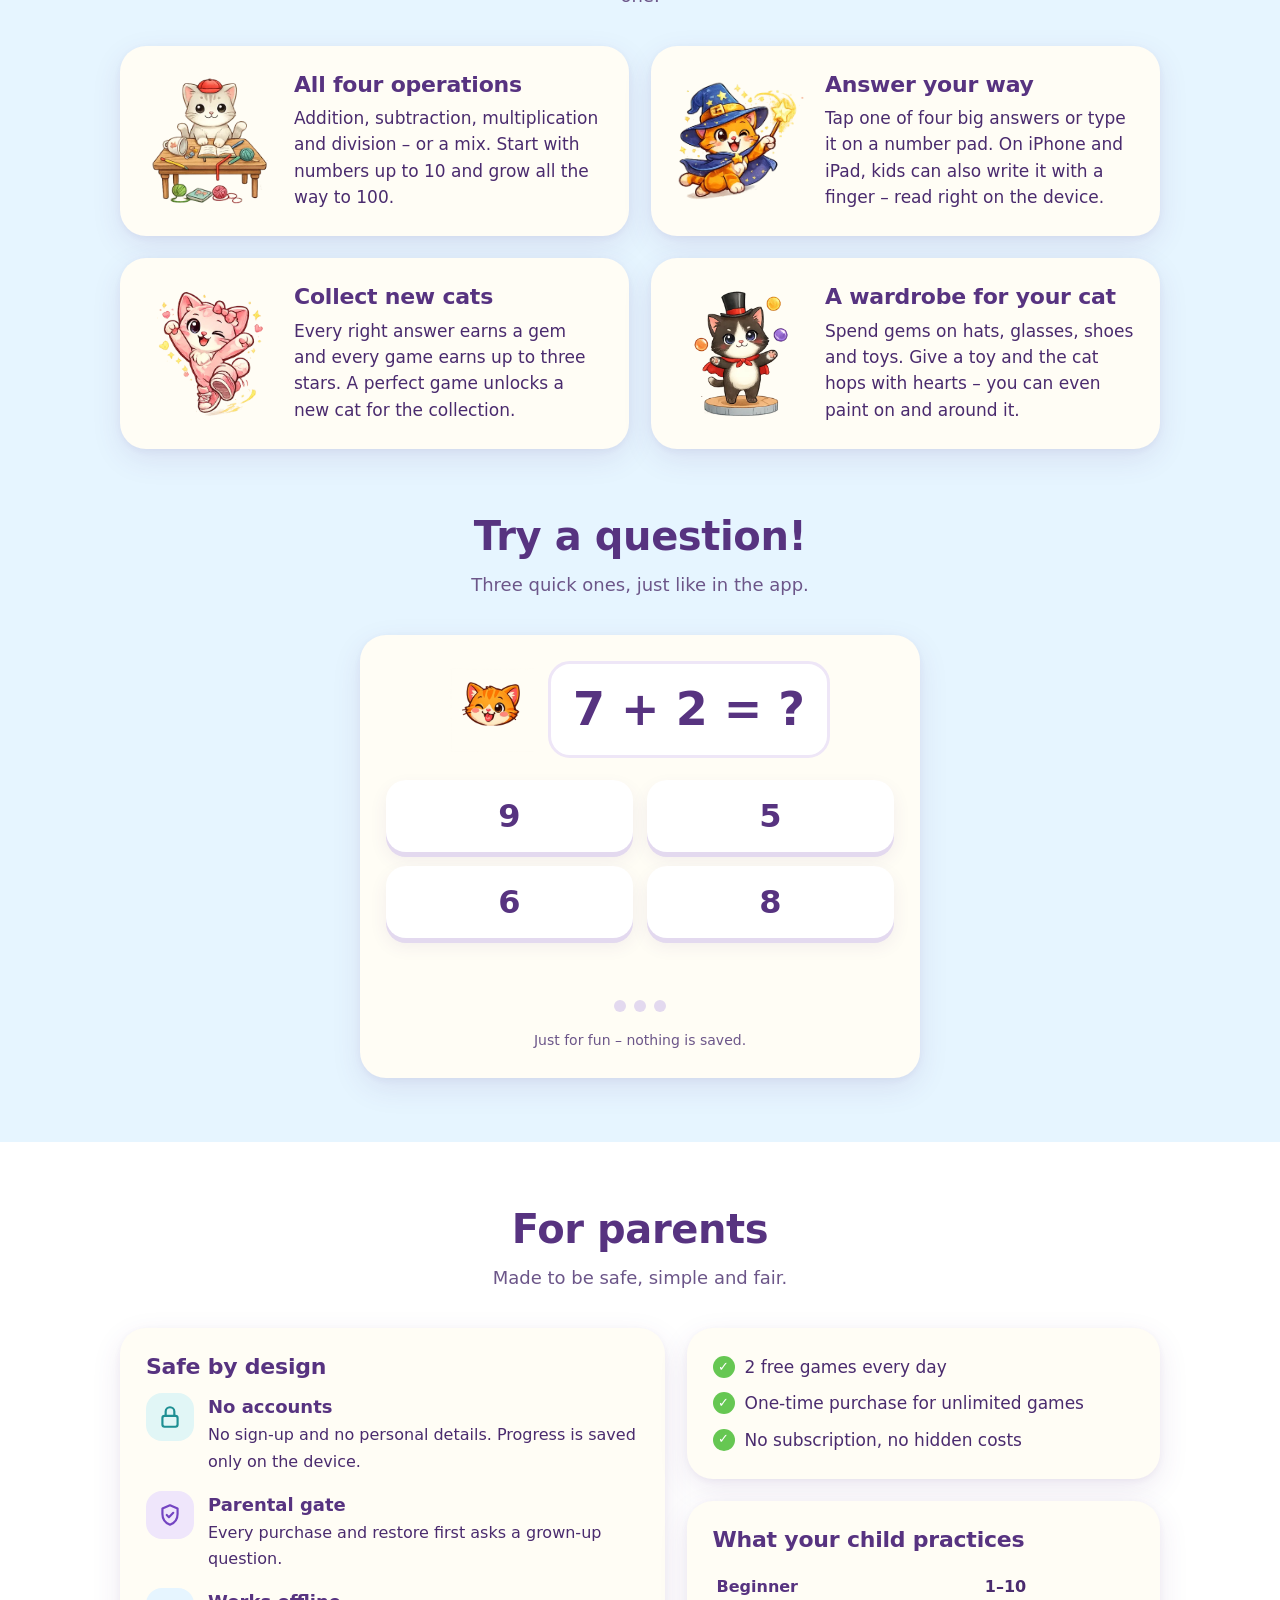
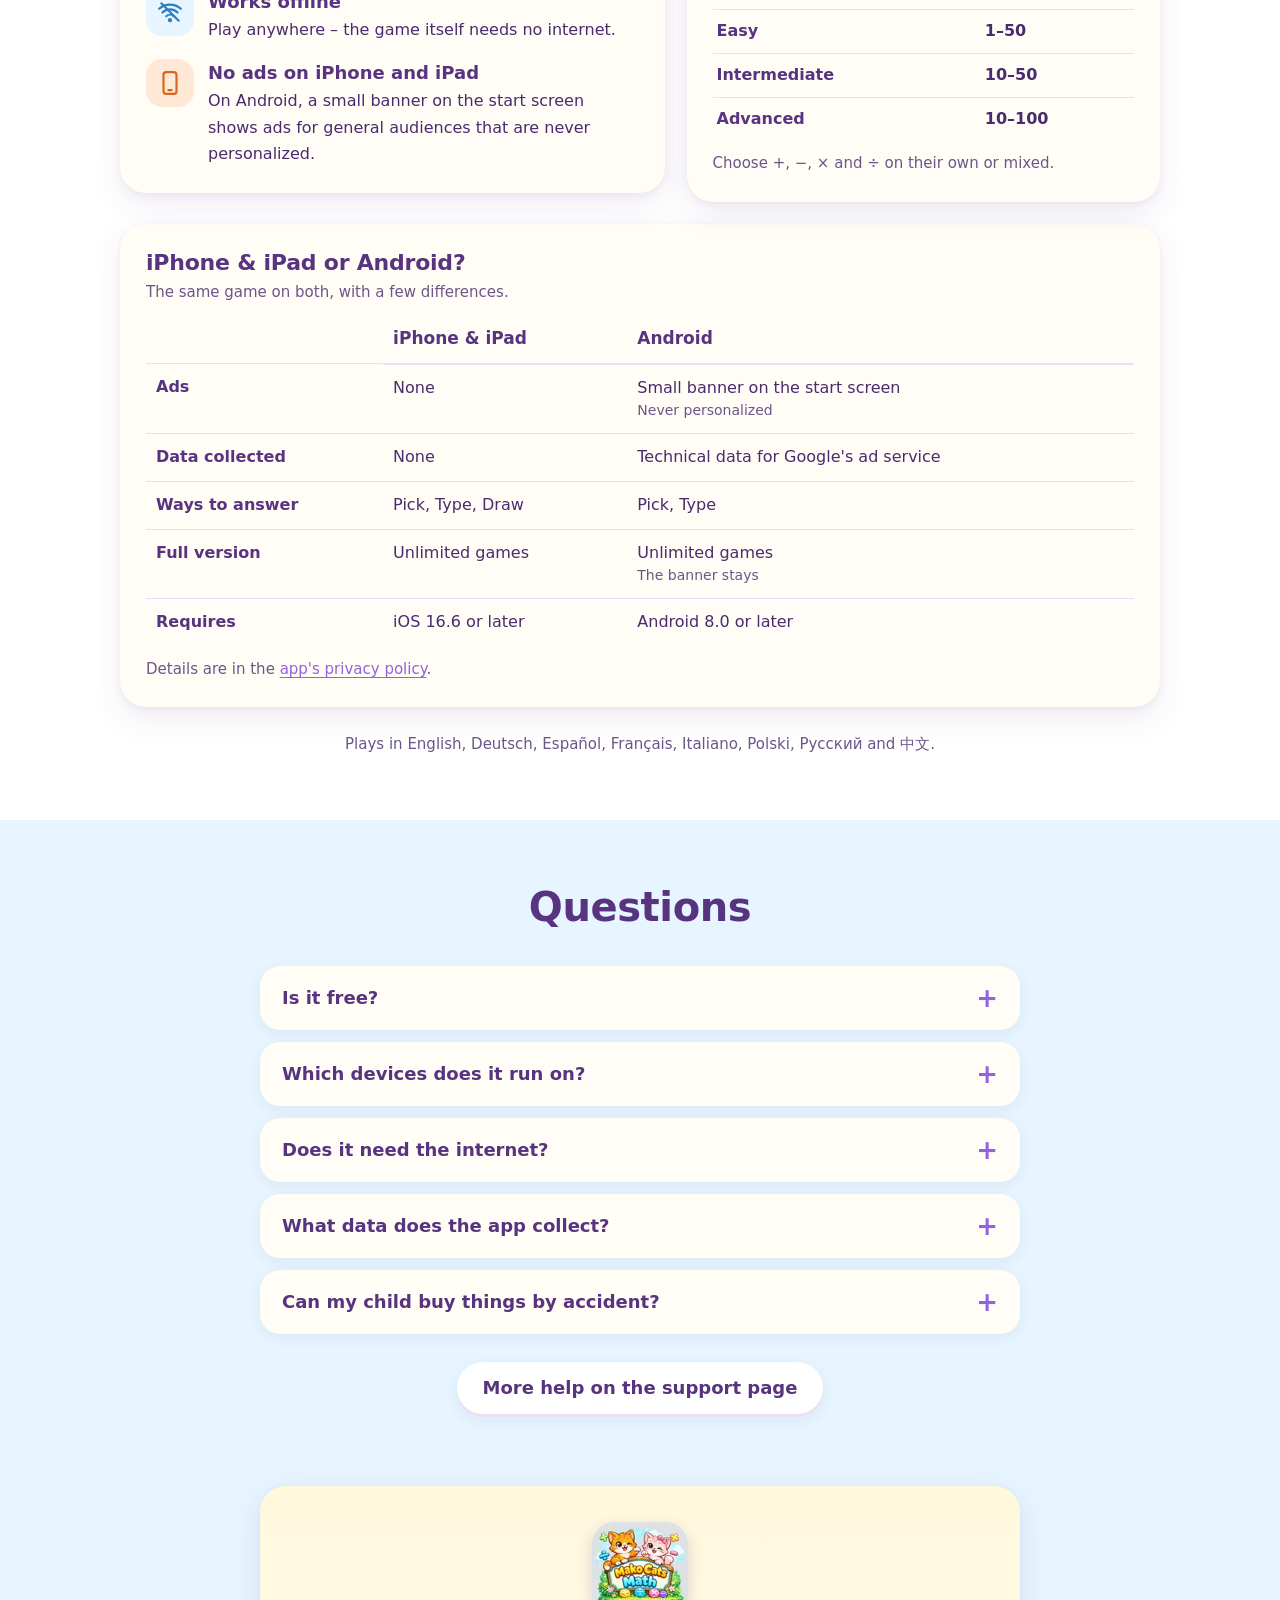
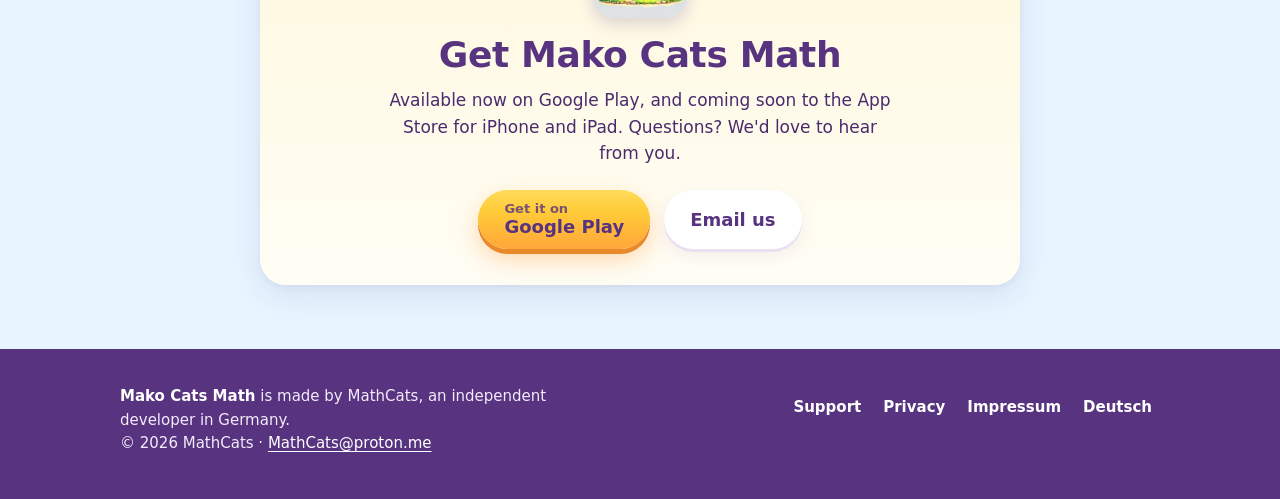
==== commit 7bbae133: "Move the site address to makohippo.com The custom domain sits on the root MathCatsMathCats.github.io" ====
--- a/index.html
+++ b/index.html
@@ -26,17 +26,17 @@
 <meta name="description" content="A friendly math game for kids on iPhone, iPad and Android. Practice addition, subtraction, multiplication and division, earn gems and collect cats.">
 <meta name="color-scheme" content="light">
 <meta name="theme-color" content="#8FD0FC">
-<link rel="canonical" href="https://mathcatsmathcats.github.io/MakoCatsMath/">
-<link rel="alternate" hreflang="en" href="https://mathcatsmathcats.github.io/MakoCatsMath/">
-<link rel="alternate" hreflang="de" href="https://mathcatsmathcats.github.io/MakoCatsMath/de/">
-<link rel="alternate" hreflang="x-default" href="https://mathcatsmathcats.github.io/MakoCatsMath/">
+<link rel="canonical" href="https://makohippo.com/MakoCatsMath/">
+<link rel="alternate" hreflang="en" href="https://makohippo.com/MakoCatsMath/">
+<link rel="alternate" hreflang="de" href="https://makohippo.com/MakoCatsMath/de/">
+<link rel="alternate" hreflang="x-default" href="https://makohippo.com/MakoCatsMath/">
 <!-- Link preview when the address is shared in WhatsApp, iMessage, TikTok … -->
 <meta property="og:type" content="website">
 <meta property="og:site_name" content="Mako Cats Math">
 <meta property="og:title" content="Mako Cats Math – Learn math with cute cats">
 <meta property="og:description" content="A friendly math game for kids on iPhone, iPad and Android.">
-<meta property="og:url" content="https://mathcatsmathcats.github.io/MakoCatsMath/">
-<meta property="og:image" content="https://mathcatsmathcats.github.io/MakoCatsMath/og-image.jpg">
+<meta property="og:url" content="https://makohippo.com/MakoCatsMath/">
+<meta property="og:image" content="https://makohippo.com/MakoCatsMath/og-image.jpg">
 <meta property="og:image:width" content="1200">
 <meta property="og:image:height" content="630">
 <meta property="og:image:alt" content="Two cartoon cats on a sign that reads Mako Cats Math">
@@ -59,8 +59,8 @@
   "operatingSystem": "iOS 16.6 or later, Android 8.0 or later",
   "applicationCategory": "EducationalApplication",
   "description": "A math game for kids: addition, subtraction, multiplication and division with cats to collect and dress up.",
-  "image": "https://mathcatsmathcats.github.io/MakoCatsMath/og-image.jpg",
-  "url": "https://mathcatsmathcats.github.io/MakoCatsMath/",
+  "image": "https://makohippo.com/MakoCatsMath/og-image.jpg",
+  "url": "https://makohippo.com/MakoCatsMath/",
   "downloadUrl": "https://play.google.com/store/apps/details?id=com.mathcats.mathcats",
   "inLanguage": ["en", "de", "es", "fr", "it", "pl", "ru", "zh-Hans"],
   "publisher": { "@type": "Organization", "name": "MathCats", "email": "MathCats@proton.me" }
@@ -295,7 +295,7 @@
             <tr><th scope="row">Requires</th><td>iOS 16.6 or later</td><td>Android 8.0 or later</td></tr>
           </tbody>
         </table>
-        <p class="small">Details are in the <a href="https://mathcatsmathcats.github.io/MakoCatsMath-privacy/privacy-policy.html">app's privacy policy</a>.</p>
+        <p class="small">Details are in the <a href="https://makohippo.com/MakoCatsMath-privacy/privacy-policy.html">app's privacy policy</a>.</p>
       </div>
       <p class="small" style="text-align: center; margin-top: 26px;">Plays in English, Deutsch, Español, Français, Italiano, Polski, Русский and 中文.</p>
     </div>
@@ -323,7 +323,7 @@
         </details>
         <details>
           <summary>What data does the app collect?</summary>
-          <div class="ans"><p>On iPhone and iPad: none. There are no accounts, and progress is saved only on the device. On Android, Google's ad service receives technical data, such as the IP address, to show ads that are never personalized. Read the <a href="https://mathcatsmathcats.github.io/MakoCatsMath-privacy/privacy-policy.html">app's privacy policy</a>.</p></div>
+          <div class="ans"><p>On iPhone and iPad: none. There are no accounts, and progress is saved only on the device. On Android, Google's ad service receives technical data, such as the IP address, to show ads that are never personalized. Read the <a href="https://makohippo.com/MakoCatsMath-privacy/privacy-policy.html">app's privacy policy</a>.</p></div>
         </details>
         <details>
           <summary>Can my child buy things by accident?</summary>
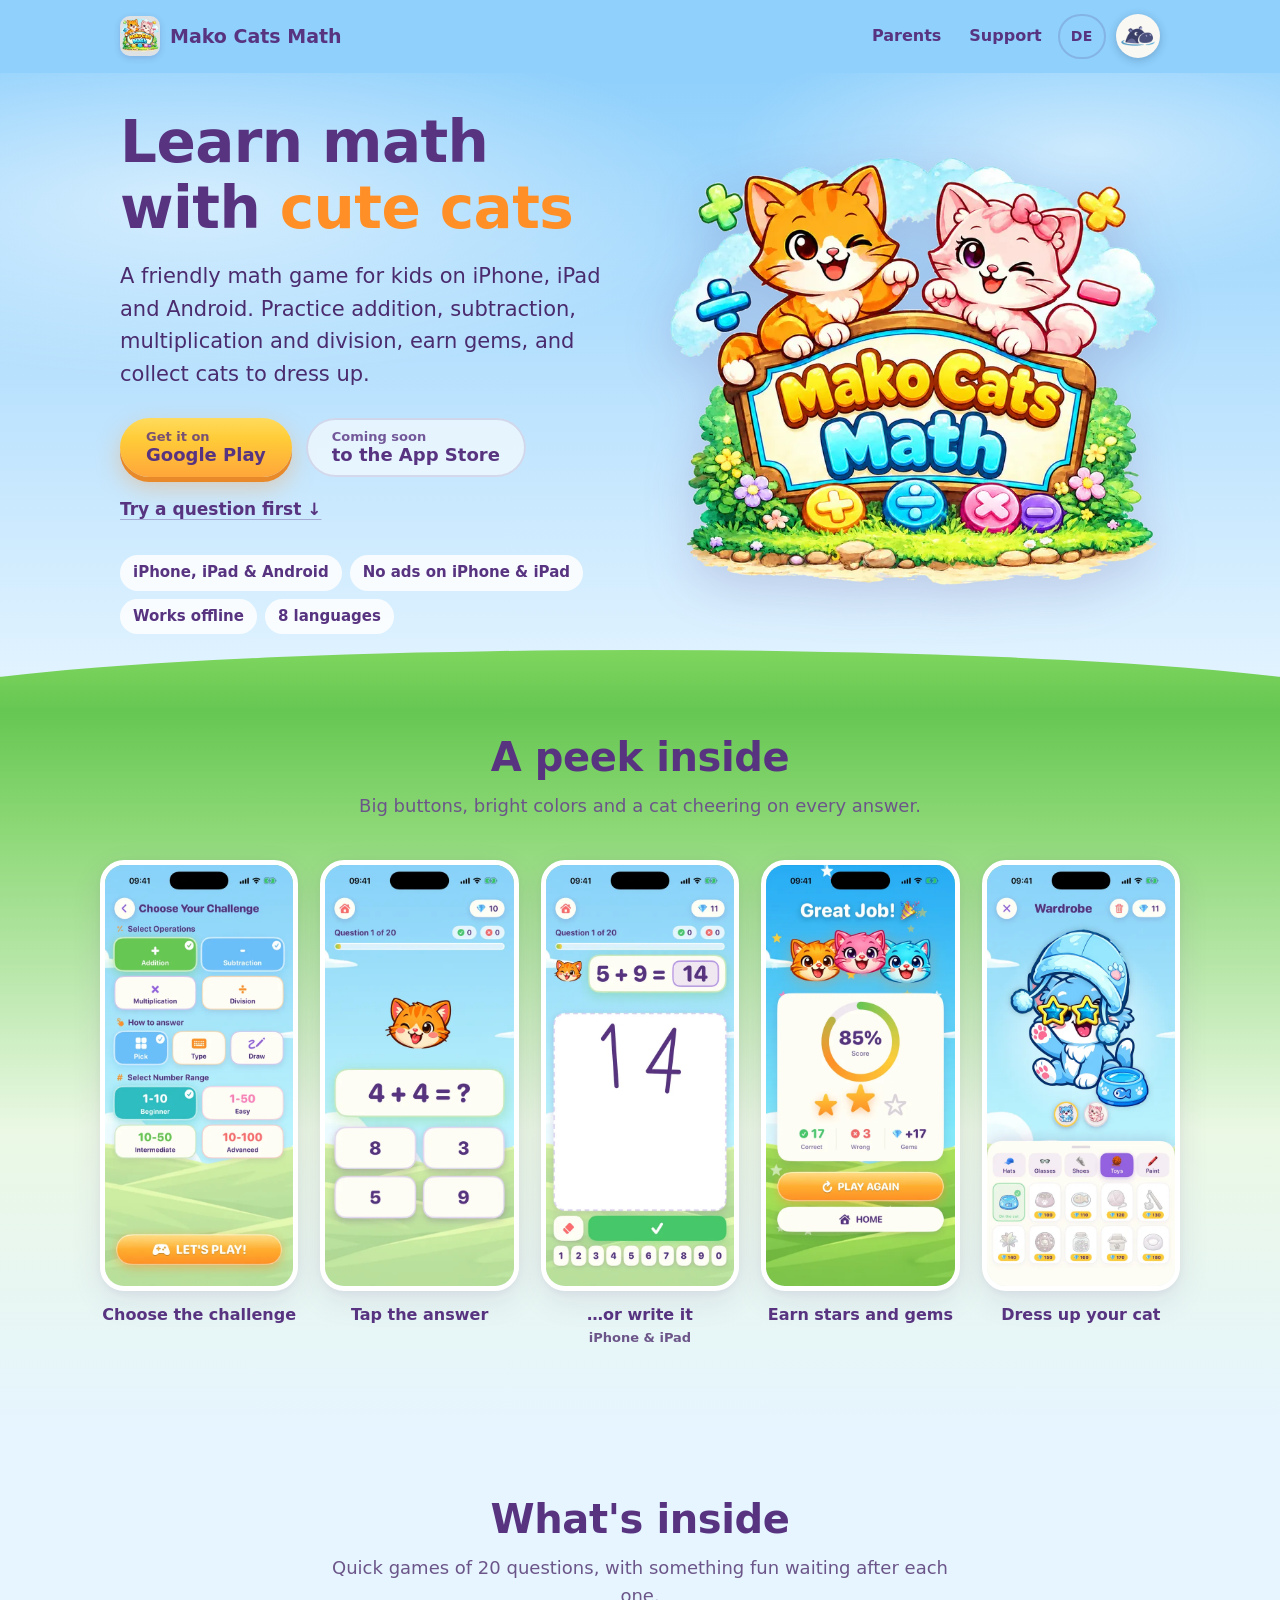
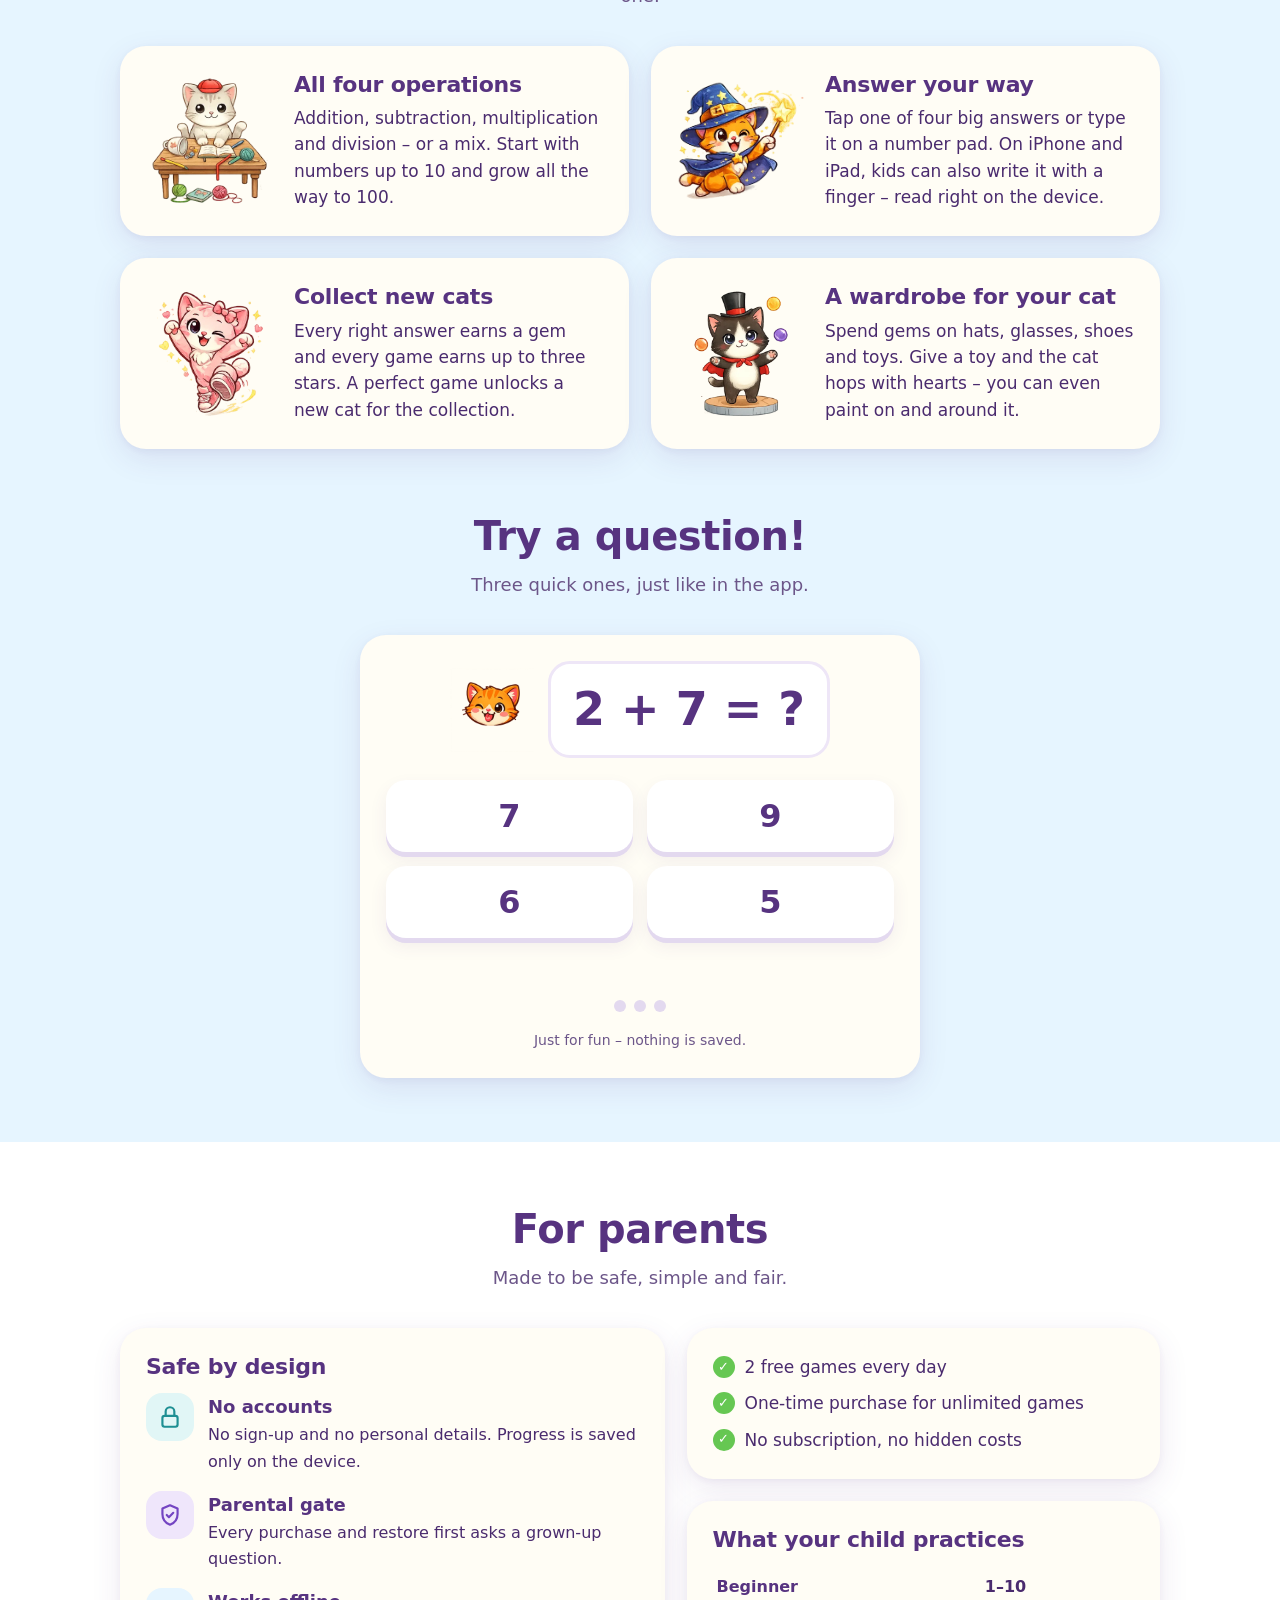
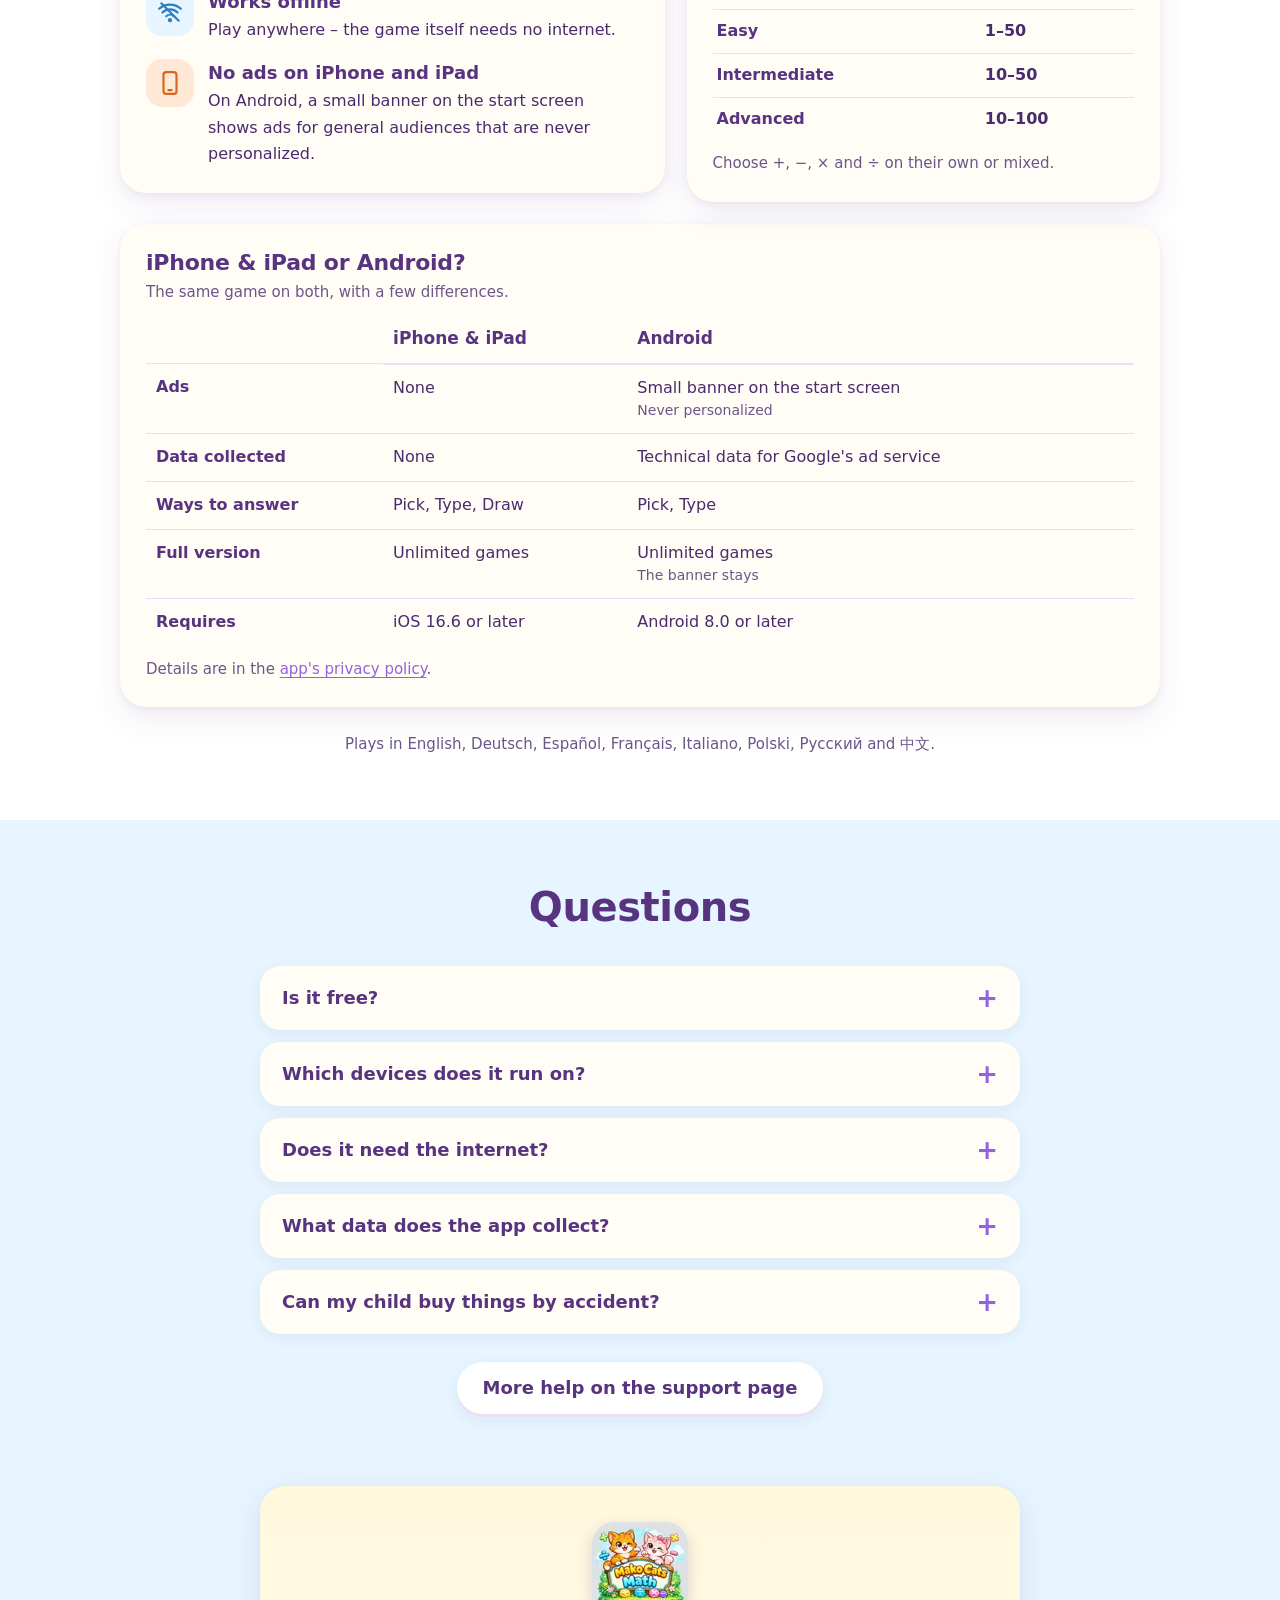
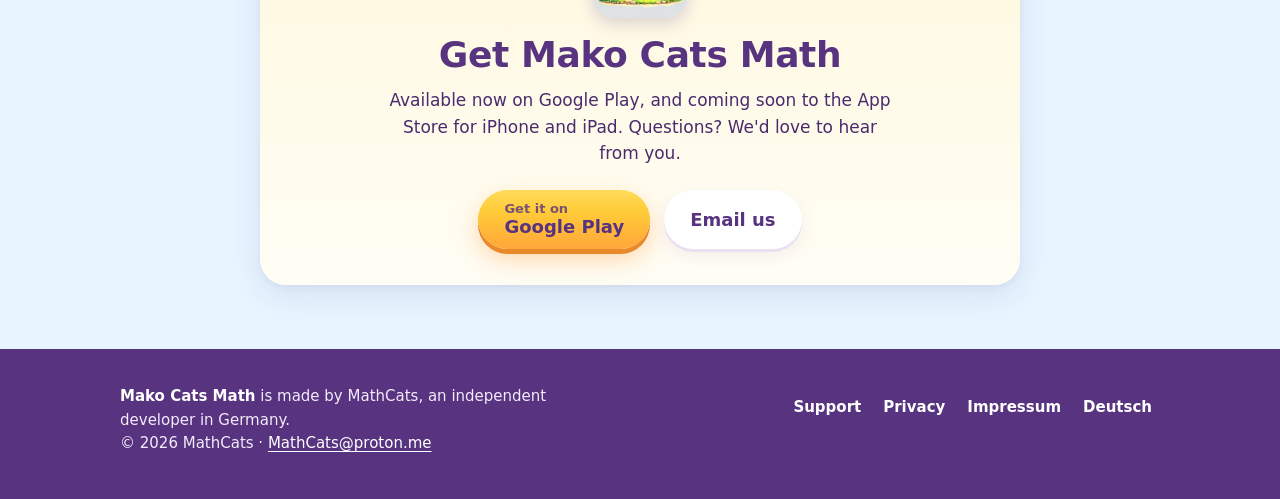
==== commit 4f21cb41: "Name only in the one Impressum; hippo badge back to makohippo.com - Impressum links go to https://ma" ====
--- a/index.html
+++ b/index.html
@@ -80,6 +80,7 @@
       <a class="hide-sm" href="#parents">Parents</a>
       <a href="support/">Support</a>
       <a class="lang" href="de/" hreflang="de" lang="de" aria-label="Deutsch">DE</a>
+      <a class="studio" href="https://makohippo.com/" aria-label="makohippo – all games" title="makohippo – all games"><img src="assets/img/makohippo-hippo.webp" width="48" height="48" alt=""></a>
     </nav>
   </div>
 </header>
@@ -359,7 +360,7 @@
       <ul>
         <li><a href="support/">Support</a></li>
         <li><a href="privacy/">Privacy</a></li>
-        <li><a href="impressum/" lang="de">Impressum</a></li>
+        <li><a href="https://makohippo.com/impressum/" lang="de">Impressum</a></li>
         <li><a href="de/" hreflang="de" lang="de">Deutsch</a></li>
       </ul>
     </nav>
--- a/assets/site.css
+++ b/assets/site.css
@@ -301,3 +301,10 @@
   .plat th, .plat td { padding: 10px 5px; }
   .plat tbody th { width: 28%; }
 }
+
+/* makohippo badge in the header: back to all games on makohippo.com */
+.nav a.studio { padding: 0; width: 44px; height: 44px; min-height: 44px; margin-left: 6px; display: inline-flex; align-items: center; justify-content: center;
+  border: 0; border-radius: 50%; background: #FAF8F3; box-shadow: 0 2px 8px rgba(31, 45, 74, .25); transition: transform .2s; }
+.nav a.studio:hover { background: #FAF8F3; transform: scale(1.08) rotate(-5deg); }
+.nav a.studio img { width: 34px; height: 34px; display: block; }
+@media (prefers-reduced-motion: reduce) { .nav a.studio { transition: none; } .nav a.studio:hover { transform: none; } }
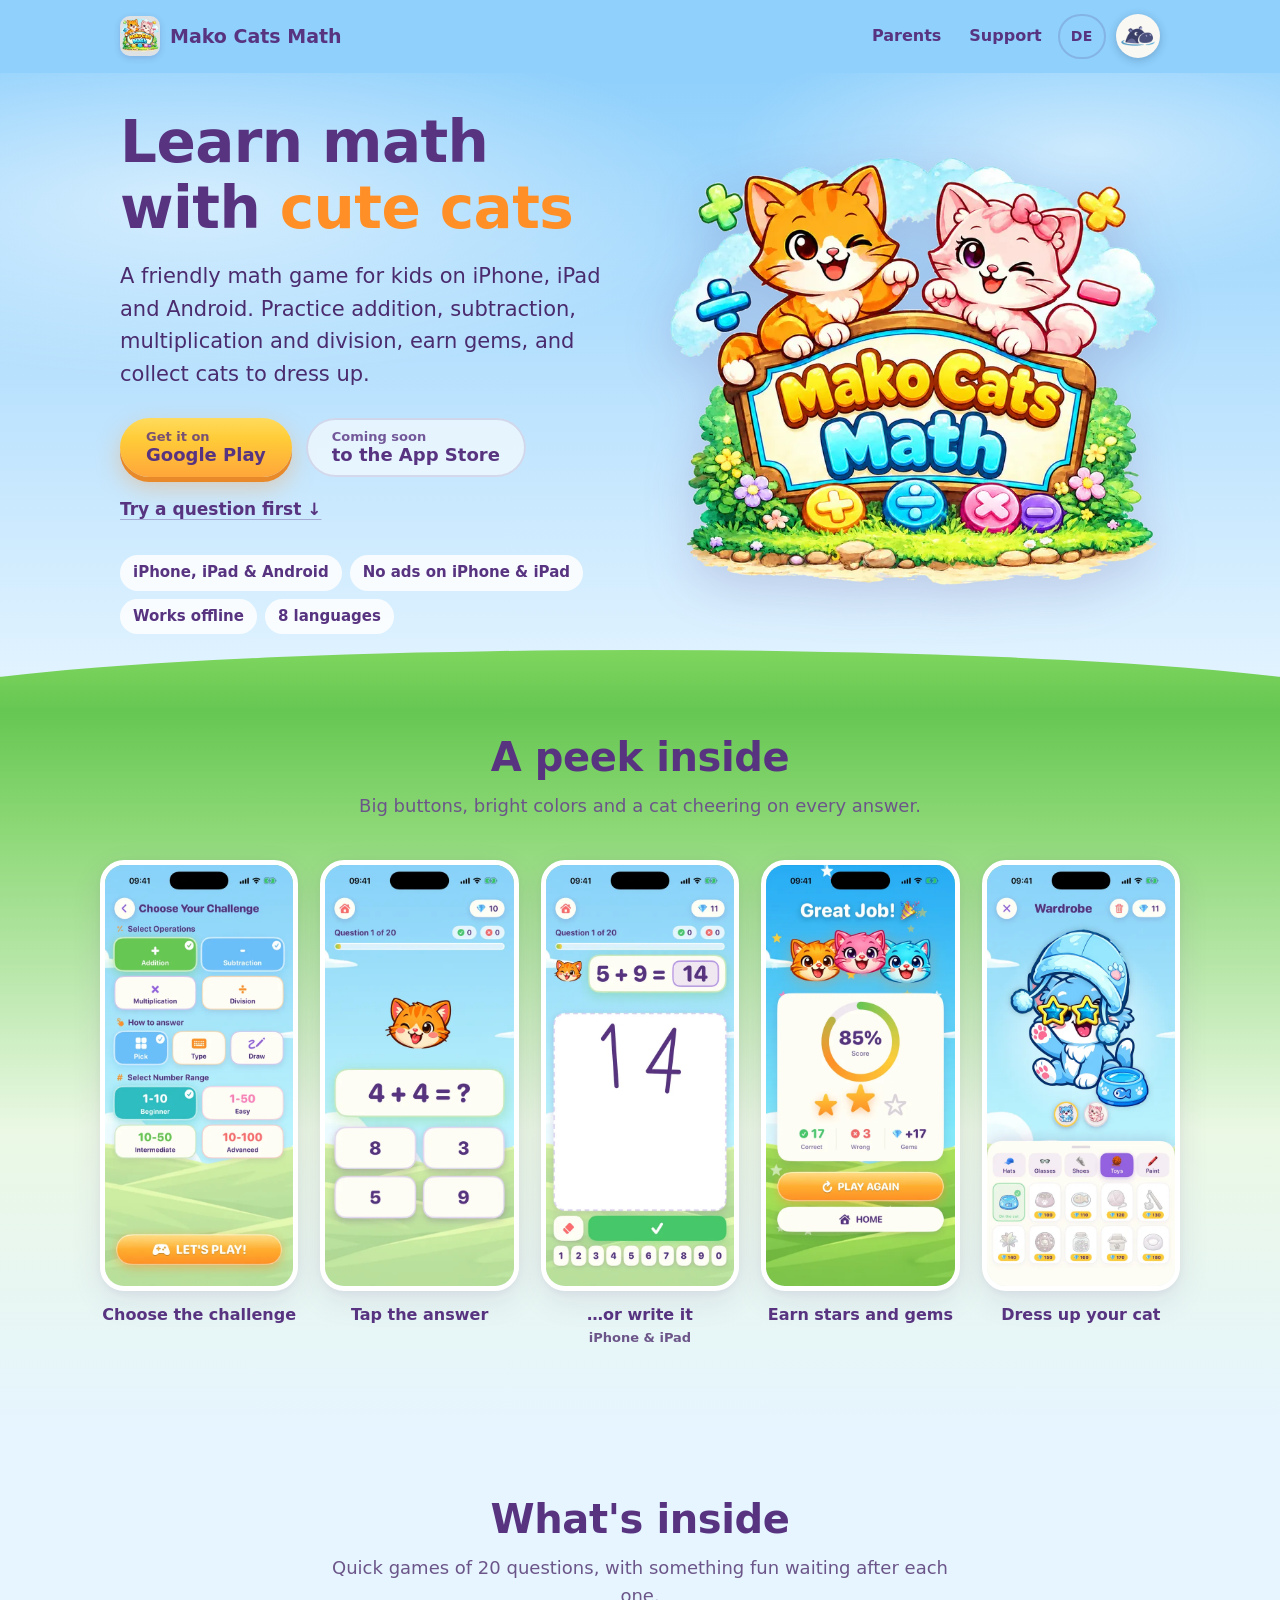
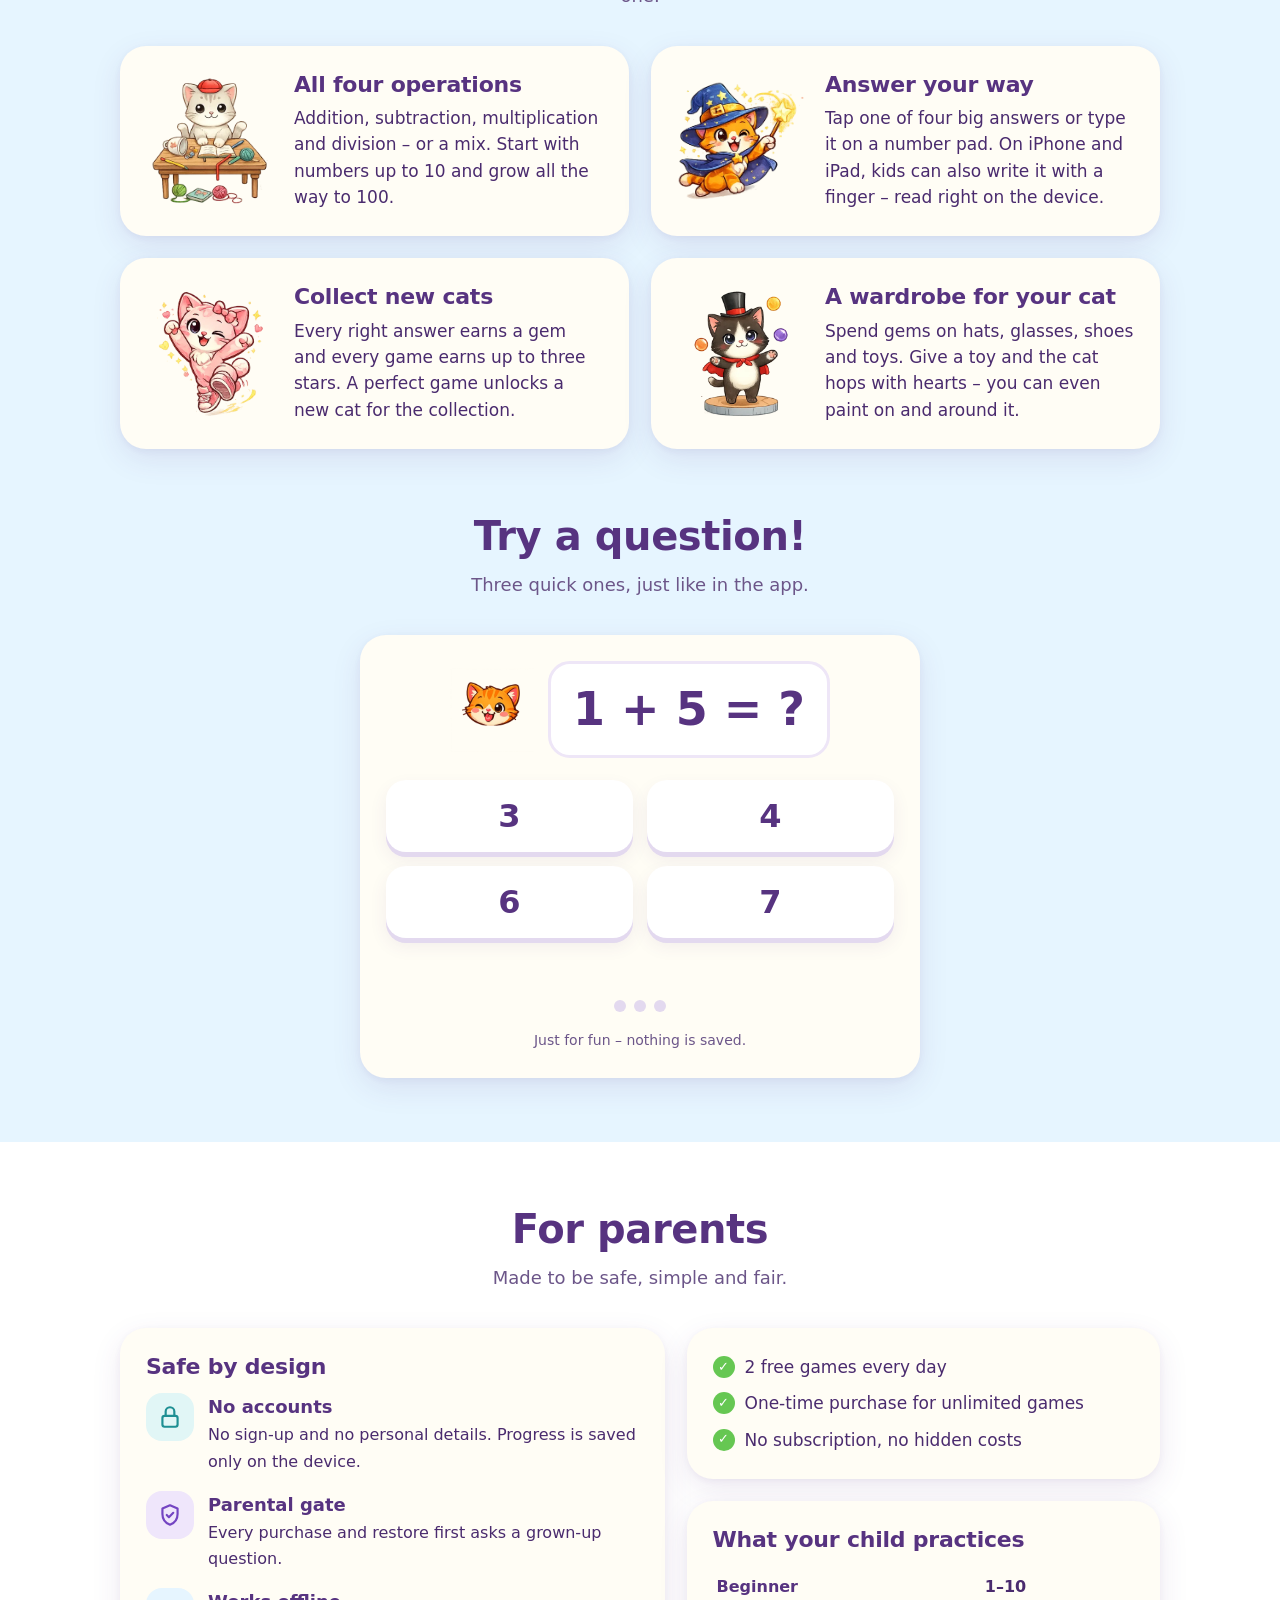
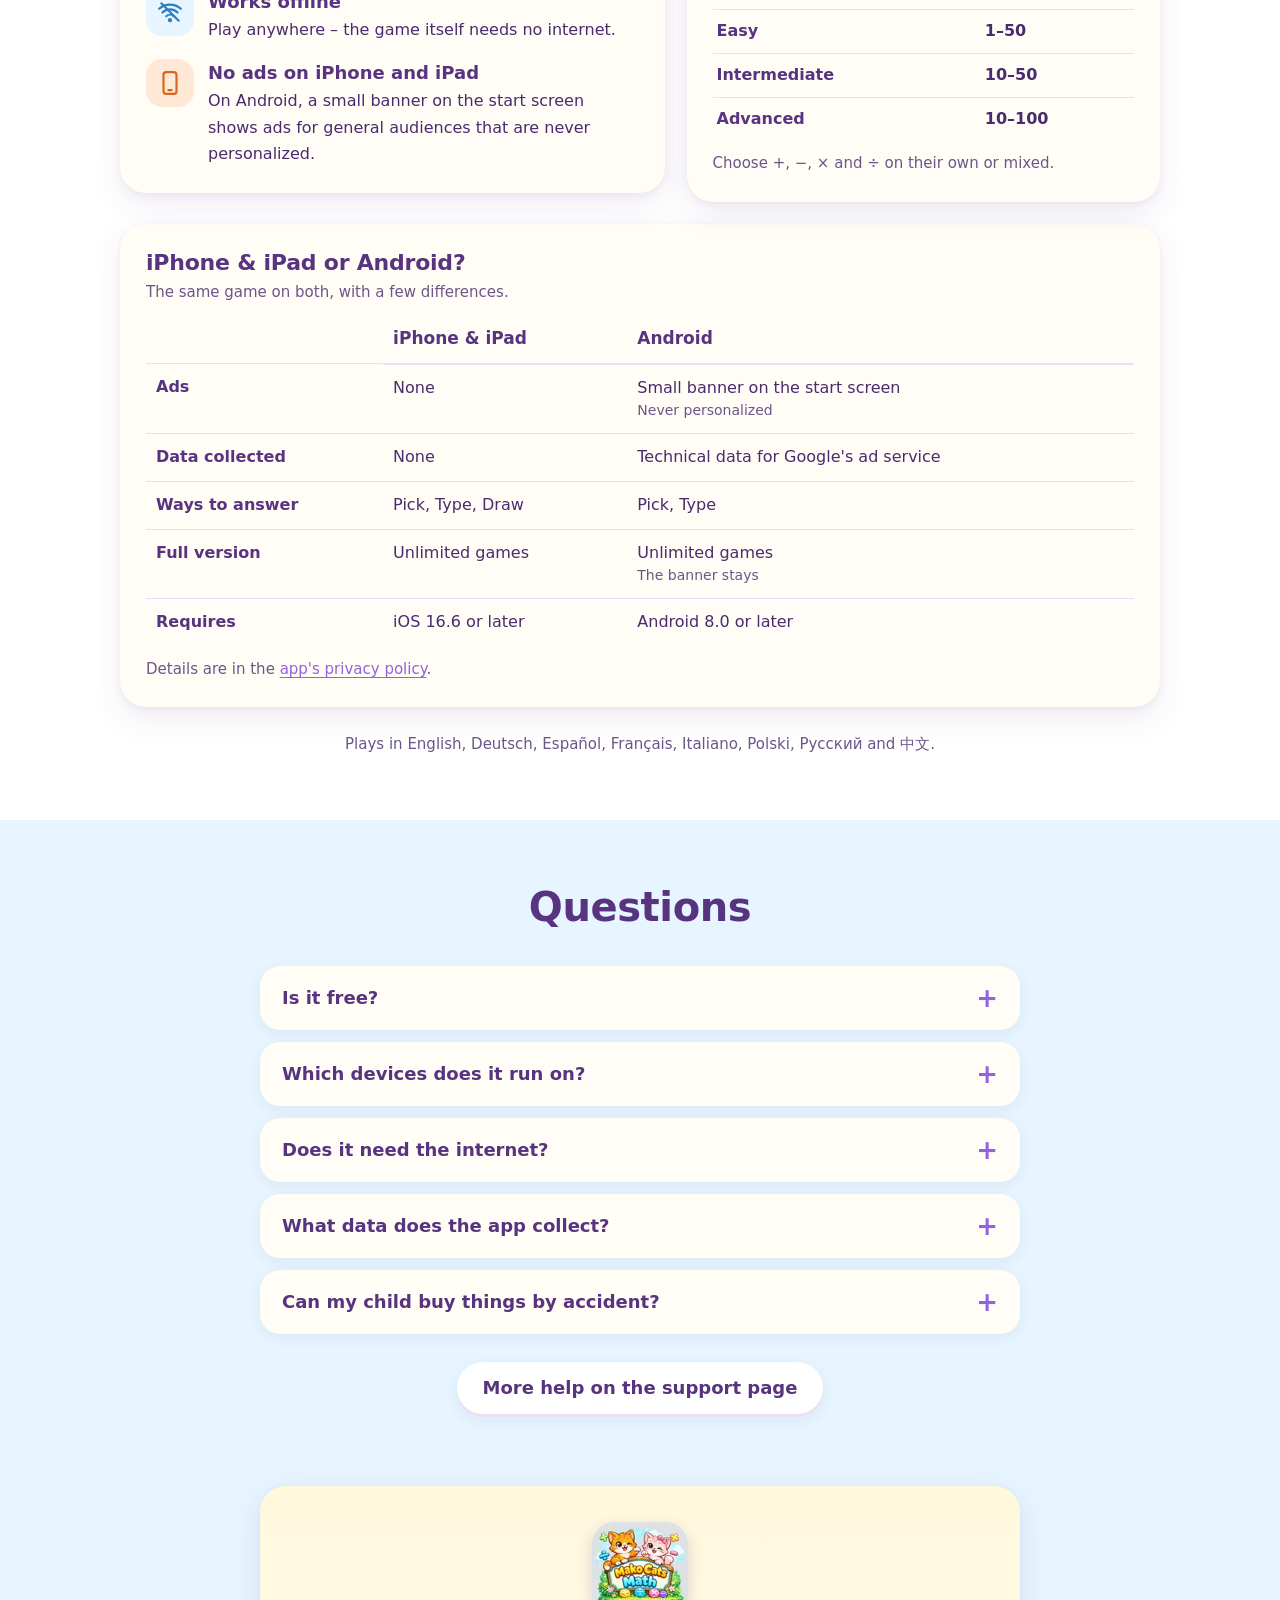
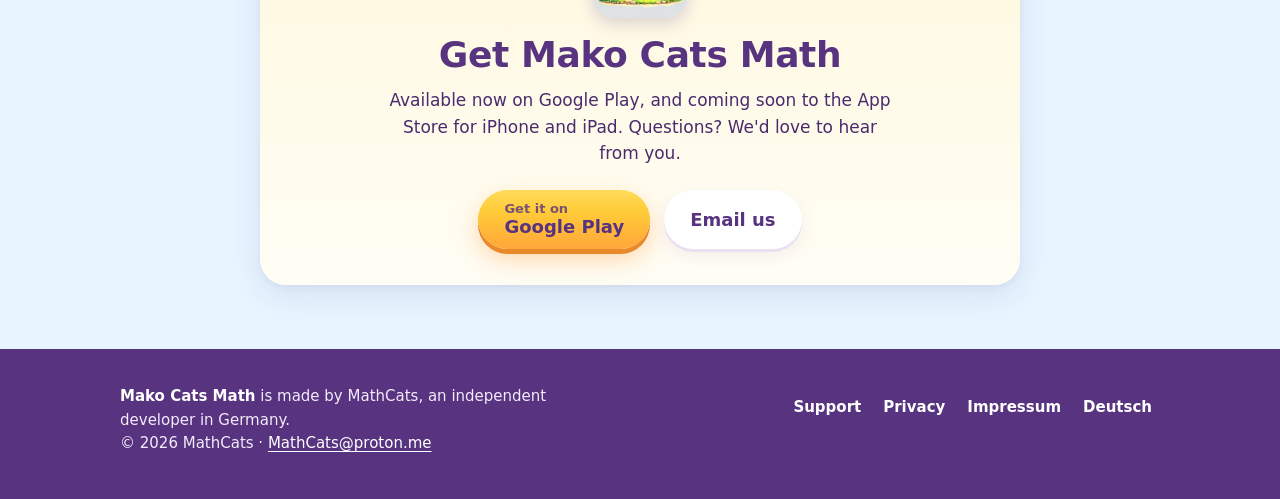
==== commit 84a5d2f0: "Phone header: square app icon, room for the badge, Safari strip blends in - .brand img never shrinks" ====
--- a/index.html
+++ b/index.html
@@ -50,7 +50,7 @@
 <link rel="icon" type="image/png" href="favicon.png">
 <link rel="apple-touch-icon" href="apple-touch-icon.png">
 <link rel="preload" as="image" href="assets/img/logo-720.webp" imagesrcset="assets/img/logo-480.webp 480w, assets/img/logo-720.webp 720w, assets/img/logo-960.webp 960w" imagesizes="(max-width: 860px) 250px, 500px">
-<link rel="stylesheet" href="assets/site.css">
+<link rel="stylesheet" href="assets/site.css?v=2">
 <script type="application/ld+json">
 {
   "@context": "https://schema.org",
--- a/assets/site.css
+++ b/assets/site.css
@@ -53,7 +53,7 @@
 .site-header { padding: 14px 0; }
 .site-header .wrap { display: flex; align-items: center; justify-content: space-between; gap: 12px; }
 .brand { display: flex; align-items: center; gap: 10px; text-decoration: none; color: var(--plum); font-weight: 800; font-size: 19px; min-height: 44px; }
-.brand img { width: 40px; height: 40px; border-radius: 10px; box-shadow: 0 2px 6px rgba(87, 51, 128, .2); }
+.brand img { flex: none; width: 40px; height: 40px; border-radius: 10px; box-shadow: 0 2px 6px rgba(87, 51, 128, .2); }
 .nav { display: flex; gap: 4px; }
 .nav a { color: var(--plum); text-decoration: none; font-weight: 700; font-size: 16px; padding: 10px 12px; border-radius: 999px; min-height: 44px; display: inline-flex; align-items: center; }
 .nav a:hover, .nav a[aria-current="page"] { background: rgba(255, 255, 255, .7); }
@@ -308,3 +308,8 @@
 .nav a.studio:hover { background: #FAF8F3; transform: scale(1.08) rotate(-5deg); }
 .nav a.studio img { width: 34px; height: 34px; display: block; }
 @media (prefers-reduced-motion: reduce) { .nav a.studio { transition: none; } .nav a.studio:hover { transform: none; } }
+@media (max-width: 440px) {
+  .brand span { display: none; }      /* phones: icon only, like the other game sites, so the menu and badge fit */
+  .nav a.studio { width: 38px; height: 38px; min-height: 38px; margin-left: 4px; }
+  .nav a.studio img { width: 30px; height: 30px; }
+}
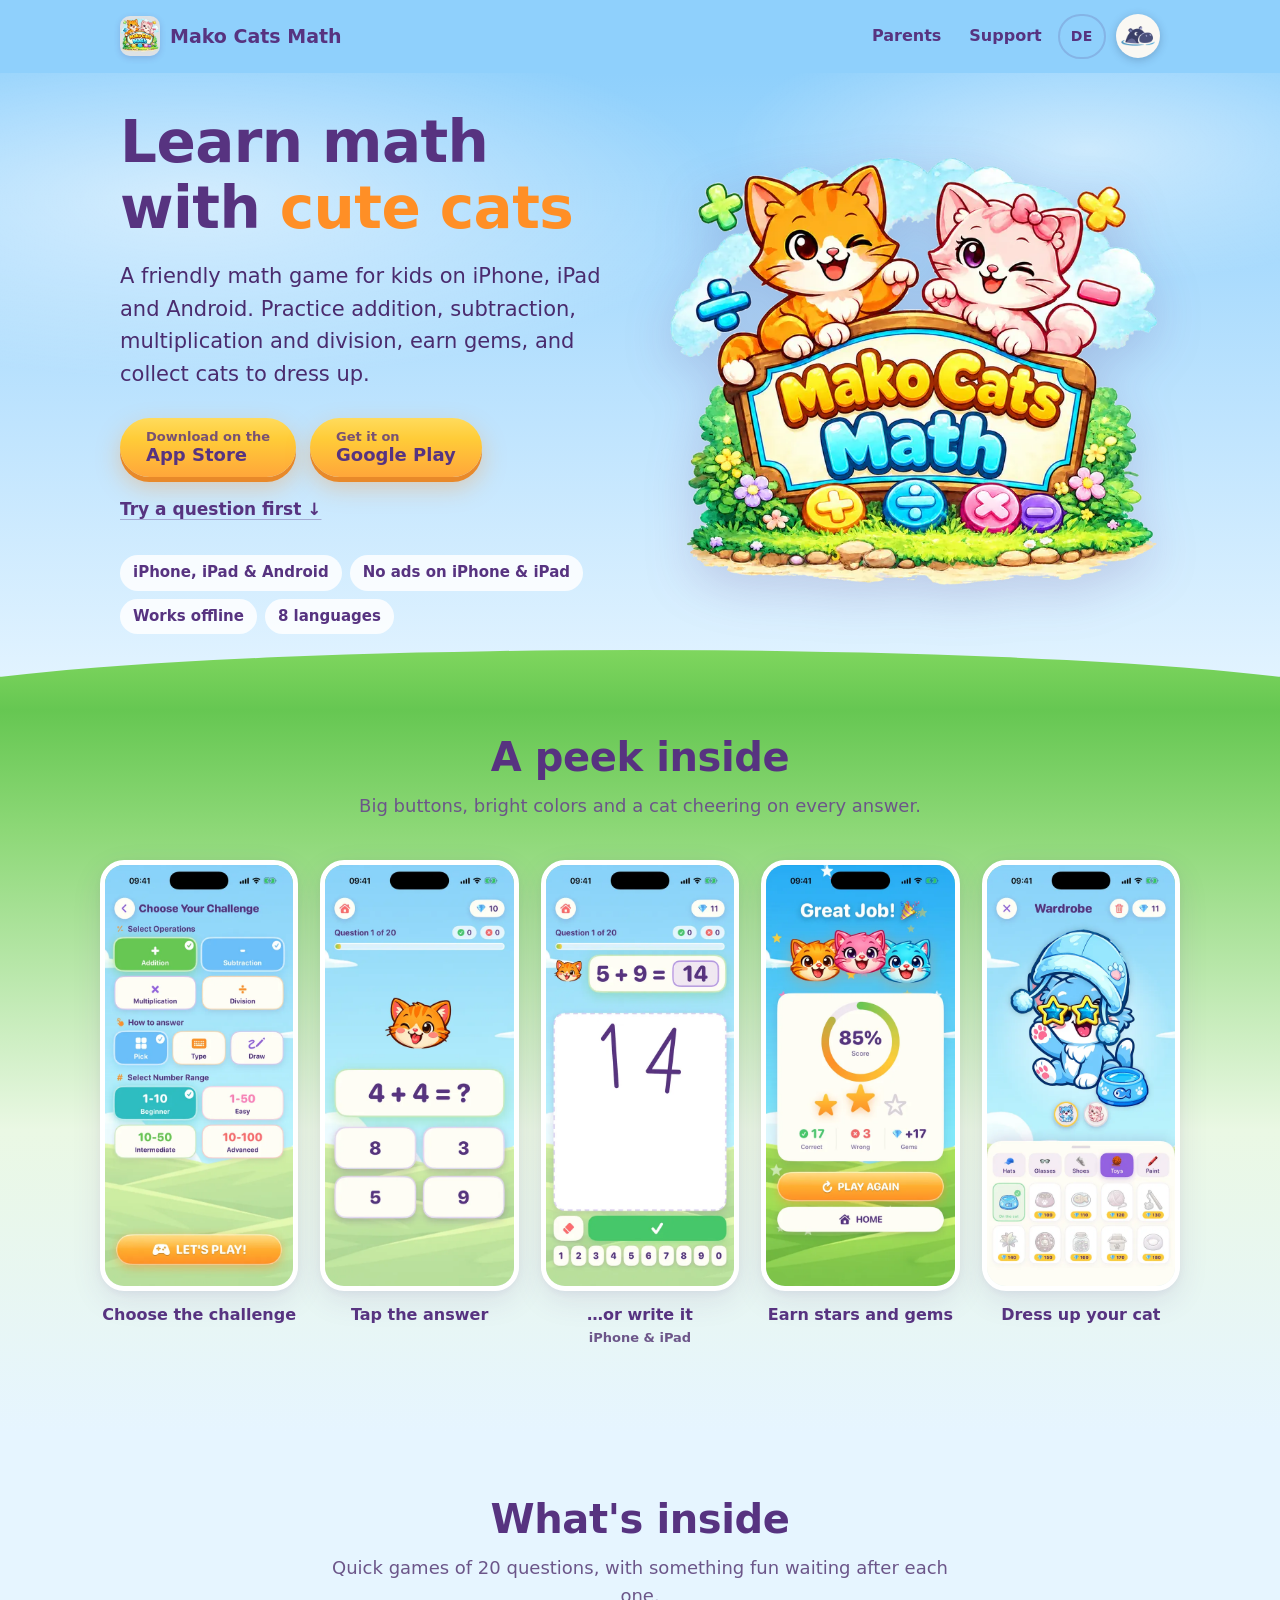
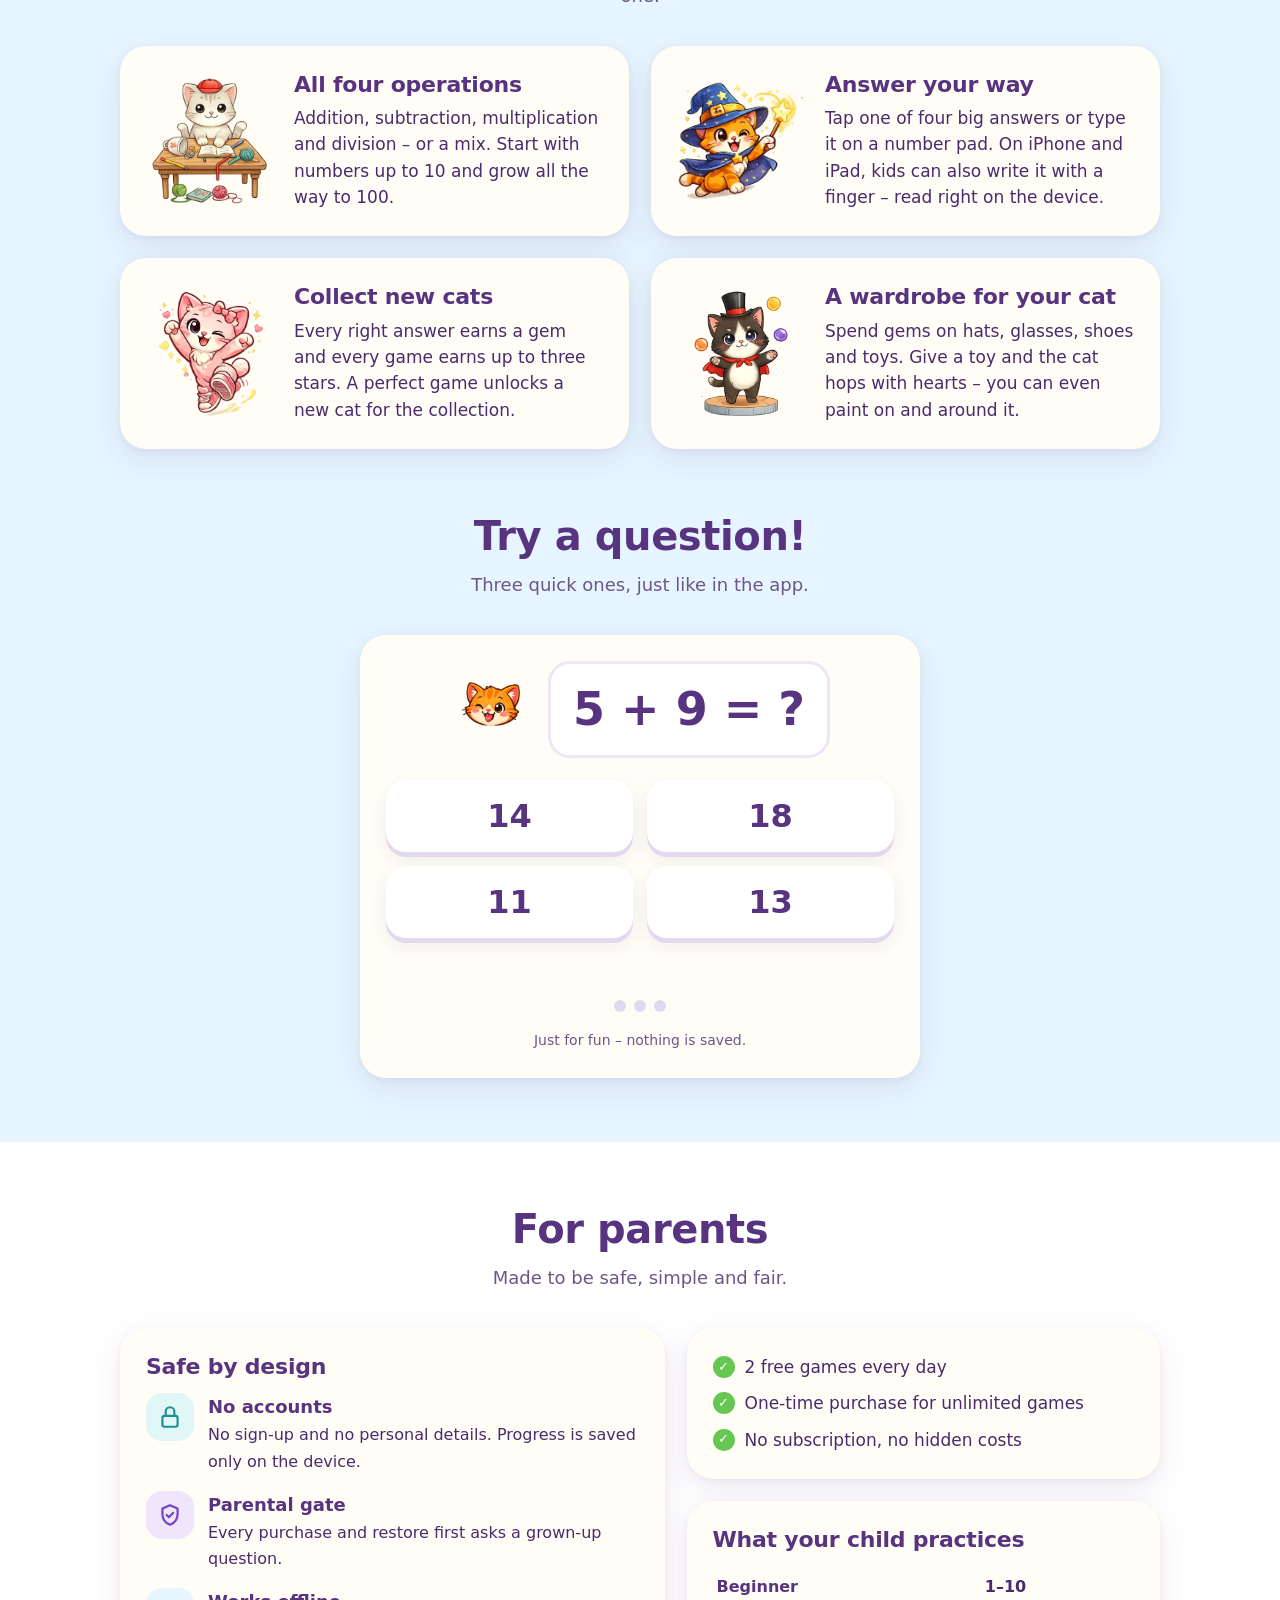
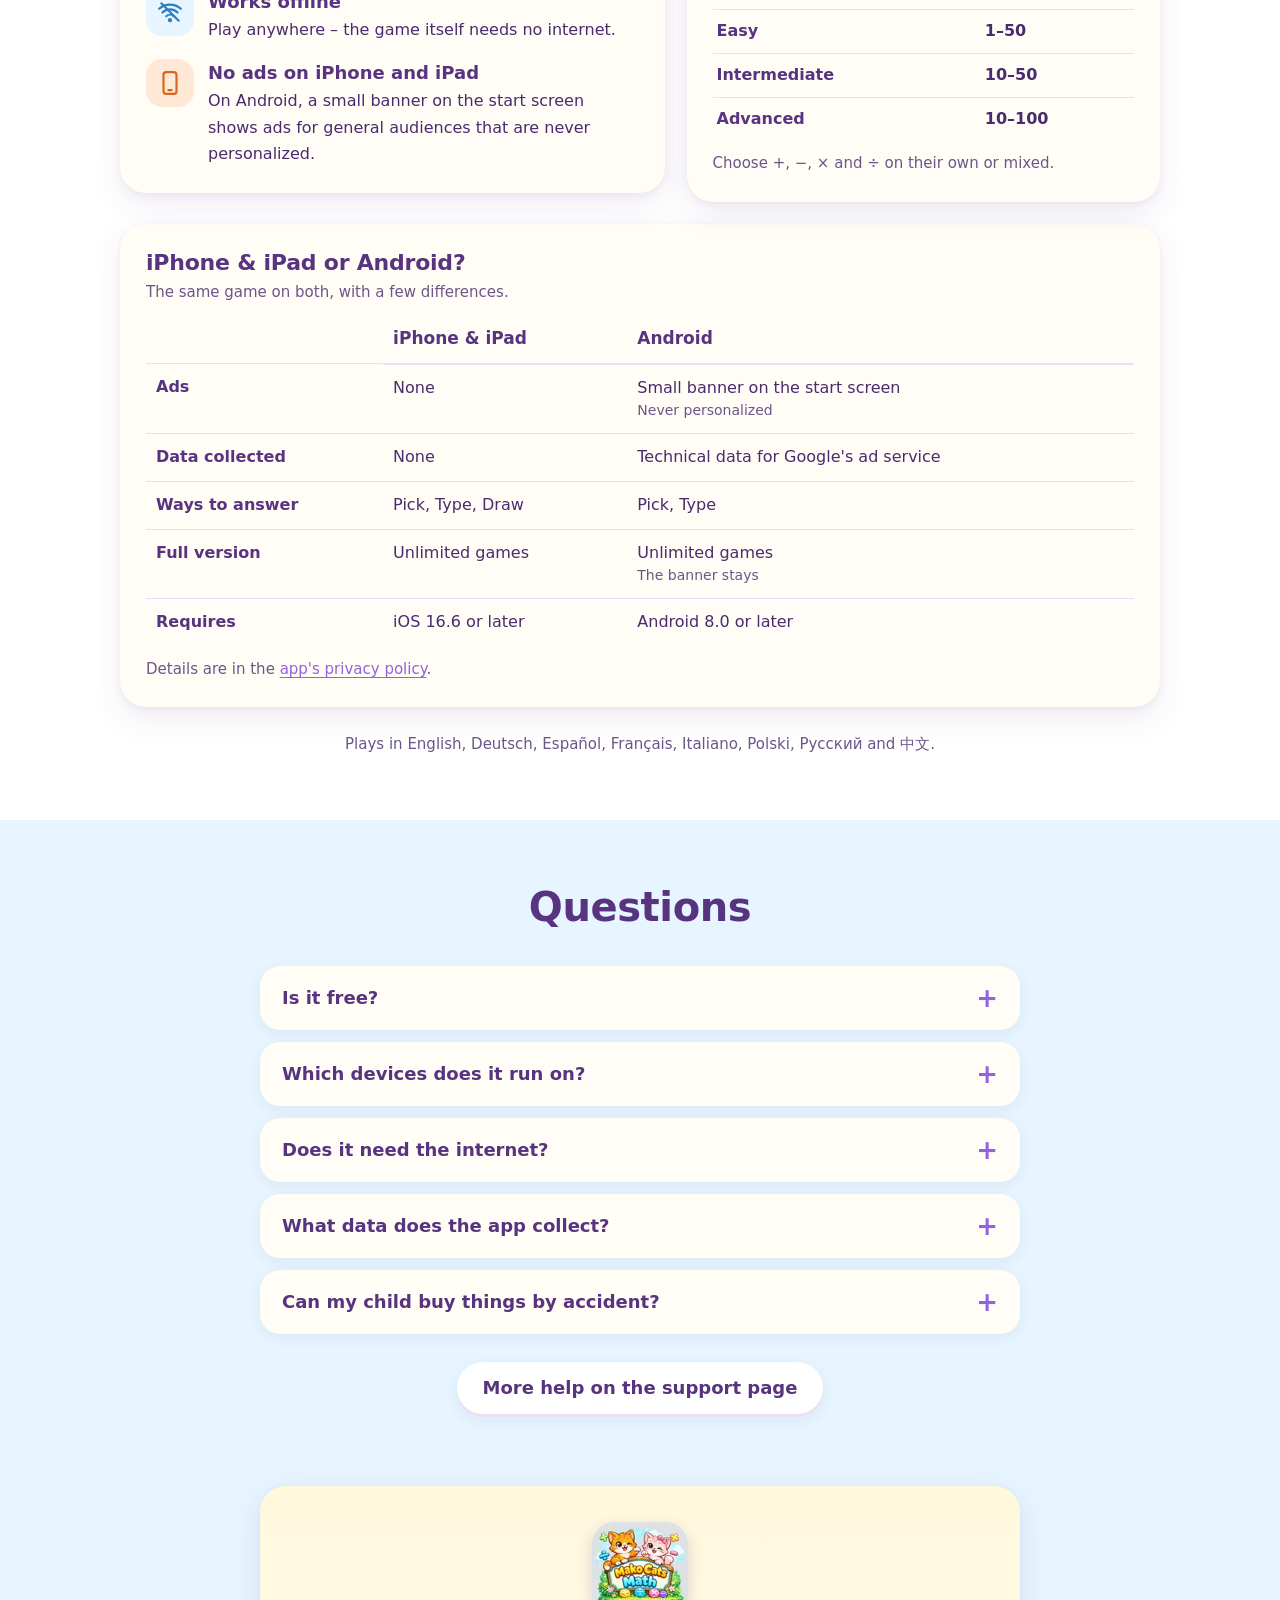
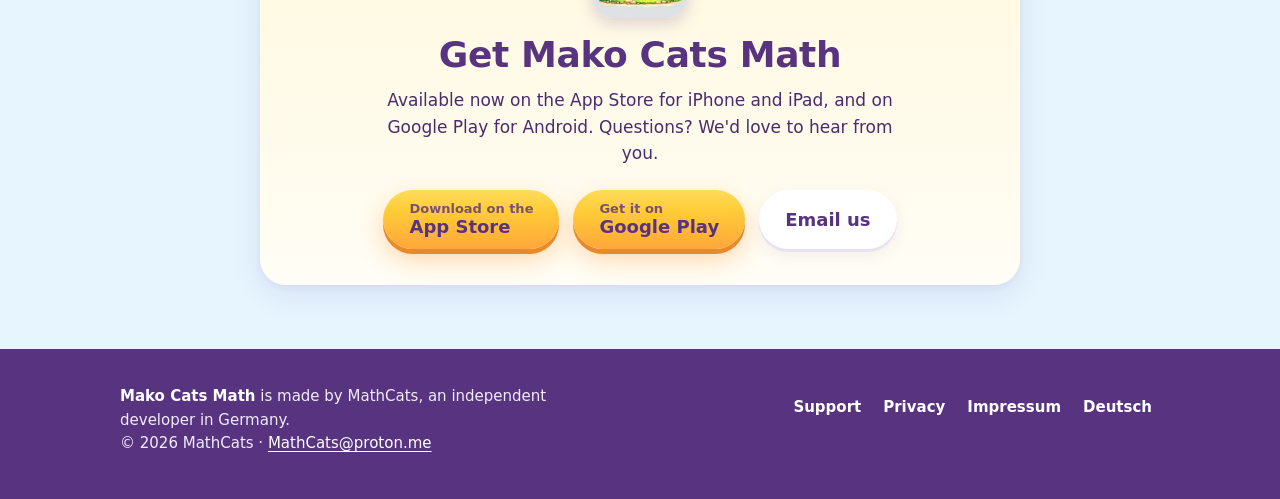
==== commit f2a007fa: "Mako Cats Math is live on the App Store: real store buttons and Safari app banner Both home pages: A" ====
--- a/index.html
+++ b/index.html
@@ -43,10 +43,8 @@
 <meta property="og:locale" content="en_US">
 <meta property="og:locale:alternate" content="de_DE">
 <meta name="twitter:card" content="summary_large_image">
-<!-- LINK EDIT – when the iPhone app is live, put its App Store number here and remove the comment marks,
-     so Safari on iPhone shows an "Open / Get" bar at the top:
-<meta name="apple-itunes-app" content="app-id=0000000000">
--->
+<!-- Safari on iPhone shows an "Open / Get" bar for the app at the top -->
+<meta name="apple-itunes-app" content="app-id=6758961622">
 <link rel="icon" type="image/png" href="favicon.png">
 <link rel="apple-touch-icon" href="apple-touch-icon.png">
 <link rel="preload" as="image" href="assets/img/logo-720.webp" imagesrcset="assets/img/logo-480.webp 480w, assets/img/logo-720.webp 720w, assets/img/logo-960.webp 960w" imagesizes="(max-width: 860px) 250px, 500px">
@@ -61,7 +59,7 @@
   "description": "A math game for kids: addition, subtraction, multiplication and division with cats to collect and dress up.",
   "image": "https://makohippo.com/MakoCatsMath/og-image.jpg",
   "url": "https://makohippo.com/MakoCatsMath/",
-  "downloadUrl": "https://play.google.com/store/apps/details?id=com.mathcats.mathcats",
+  "downloadUrl": ["https://apps.apple.com/de/app/mako-cats-math/id6758961622?l=en-GB", "https://play.google.com/store/apps/details?id=com.mathcats.mathcats"],
   "inLanguage": ["en", "de", "es", "fr", "it", "pl", "ru", "zh-Hans"],
   "publisher": { "@type": "Organization", "name": "MathCats", "email": "MathCats@proton.me" }
 }
@@ -96,14 +94,9 @@
         <!-- EDIT 3 – the sentence under the headline -->
         <p class="lead">A friendly math game for kids on iPhone, iPad and Android. Practice addition, subtraction, multiplication and division, earn gems, and collect cats to dress up.</p>
         <div class="actions">
-          <!-- EDIT 4 – store buttons.
-               Google Play: the link is live.
-               App Store: while the app is in review it says "Coming soon". When it's live, delete the
-               <span …>…</span> line, remove the comment marks around the <a …> line under it,
-               and paste the App Store link in place of APP-STORE-LINK. -->
+          <!-- EDIT 4 – store buttons -->
+          <a class="btn btn-candy" href="https://apps.apple.com/de/app/mako-cats-math/id6758961622?l=en-GB"><span class="stack"><small>Download on the</small>App Store</span></a>
           <a class="btn btn-candy" href="https://play.google.com/store/apps/details?id=com.mathcats.mathcats"><span class="stack"><small>Get it on</small>Google Play</span></a>
-          <span class="btn btn-ghost soon"><span class="stack"><small>Coming soon</small>to the App Store</span></span>
-          <!-- <a class="btn btn-candy" href="APP-STORE-LINK"><span class="stack"><small>Download on the</small>App Store</span></a> -->
         </div>
         <a class="text-link" href="#try">Try a question first ↓</a>
         <!-- EDIT 5 – the little labels under the buttons -->
@@ -316,7 +309,7 @@
         </details>
         <details>
           <summary>Which devices does it run on?</summary>
-          <div class="ans"><p>iPhone and iPad with iOS 16.6 or later (coming soon to the App Store), and Android devices with Android 8.0 or later (on Google Play).</p></div>
+          <div class="ans"><p>iPhone and iPad with iOS 16.6 or later (on the App Store), and Android devices with Android 8.0 or later (on Google Play).</p></div>
         </details>
         <details>
           <summary>Does it need the internet?</summary>
@@ -340,10 +333,11 @@
     <div class="wrap">
       <div class="card">
         <img src="assets/img/icon-128.webp" width="96" height="96" loading="lazy" alt="">
-        <!-- EDIT 13 – closing box. When the iPhone app is live, change these words and add the App Store button like in EDIT 4. -->
+        <!-- EDIT 13 – closing box -->
         <h2 id="cta-title">Get Mako Cats Math</h2>
-        <p>Available now on Google Play, and coming soon to the App Store for iPhone and iPad. Questions? We'd love to hear from you.</p>
+        <p>Available now on the App Store for iPhone and iPad, and on Google Play for Android. Questions? We'd love to hear from you.</p>
         <div class="actions" style="display: flex; flex-wrap: wrap; gap: 14px; justify-content: center;">
+          <a class="btn btn-candy" href="https://apps.apple.com/de/app/mako-cats-math/id6758961622?l=en-GB"><span class="stack"><small>Download on the</small>App Store</span></a>
           <a class="btn btn-candy" href="https://play.google.com/store/apps/details?id=com.mathcats.mathcats"><span class="stack"><small>Get it on</small>Google Play</span></a>
           <a class="btn btn-soft" href="mailto:MathCats@proton.me?subject=Mako%20Cats%20Math">Email us</a>
         </div>
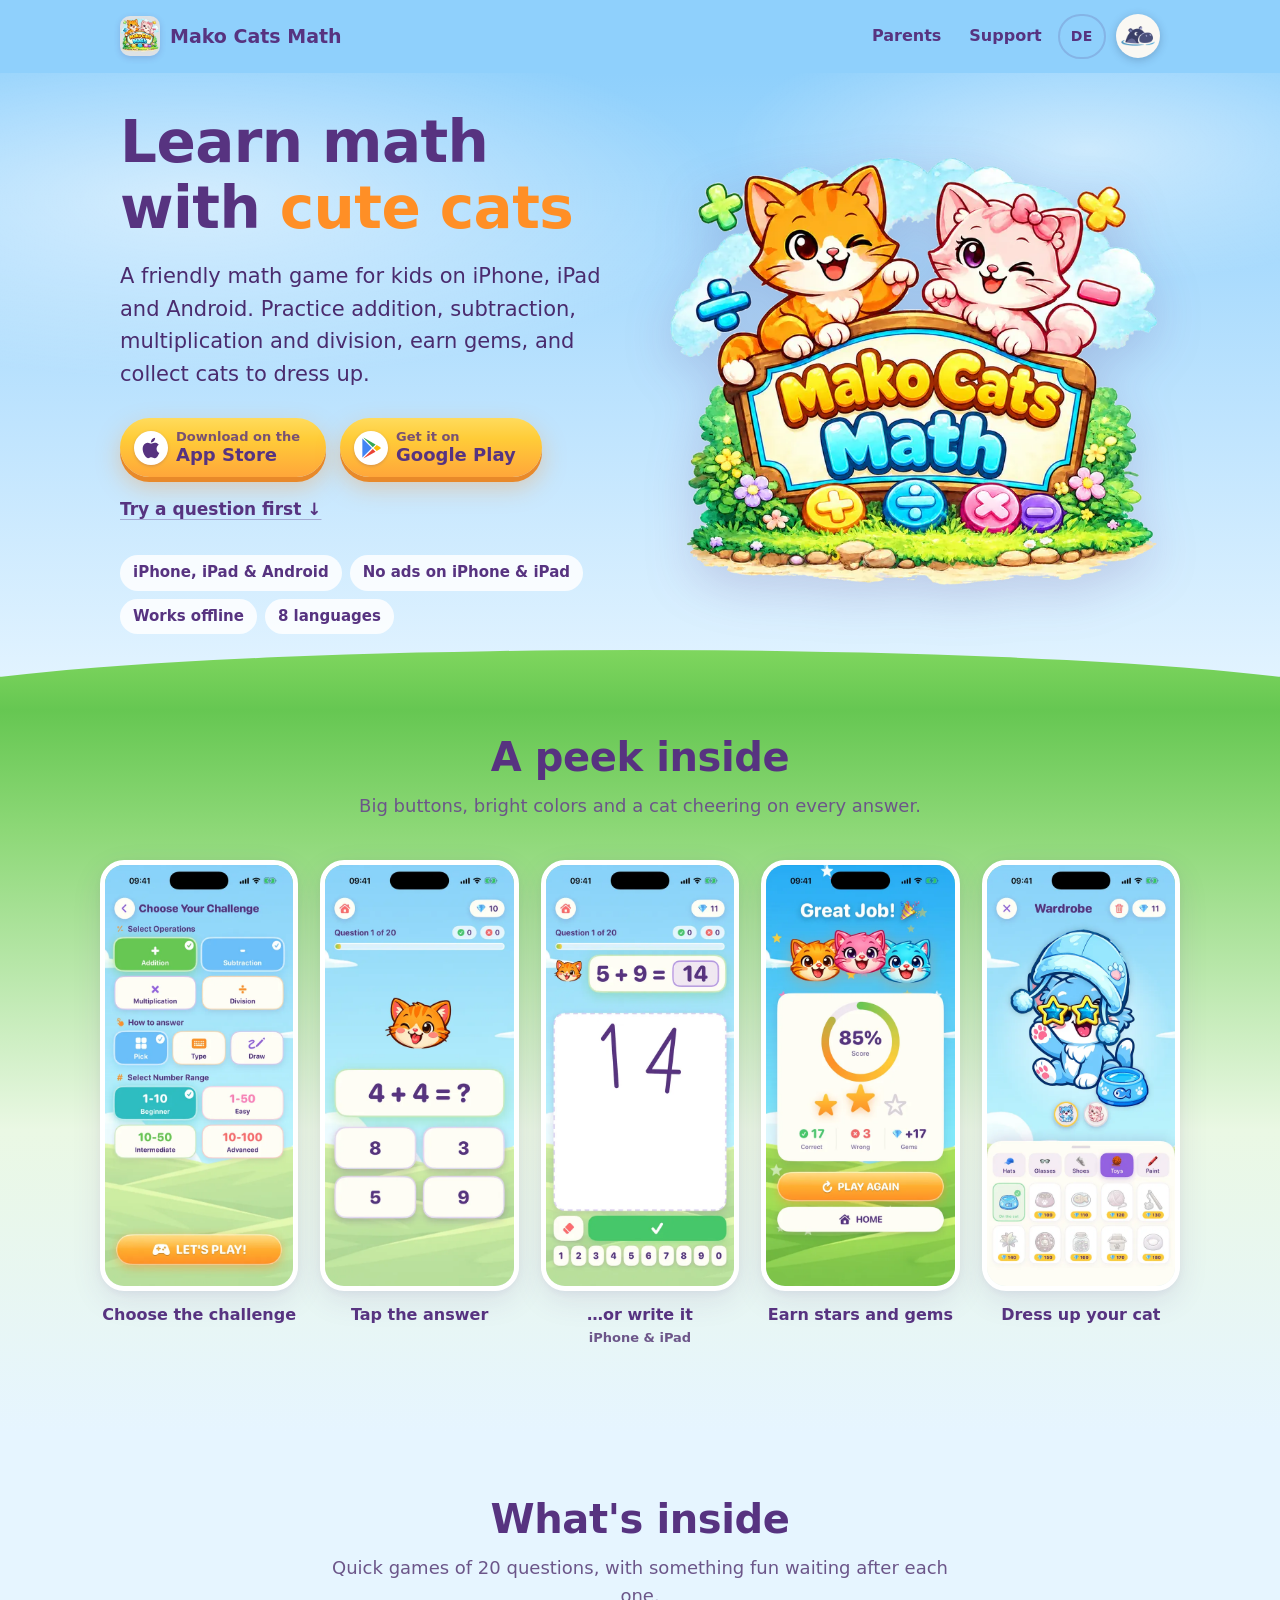
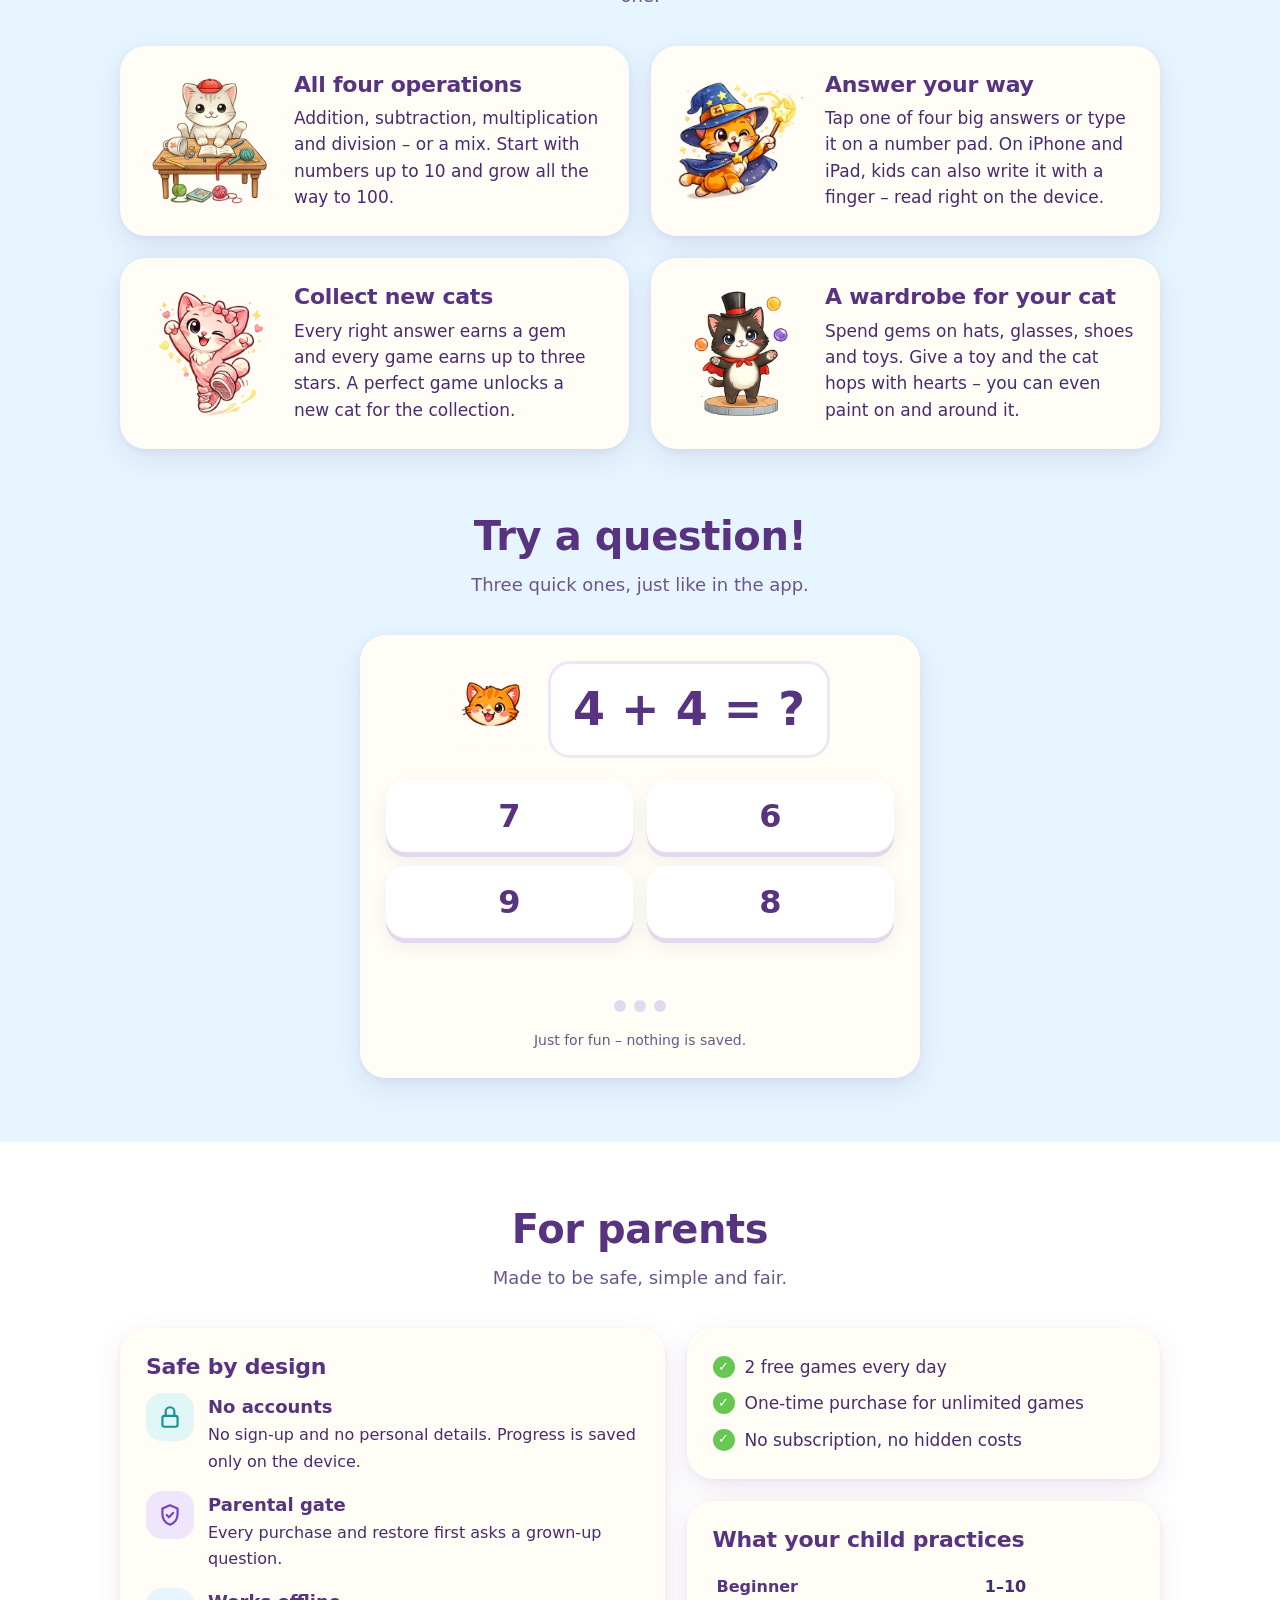
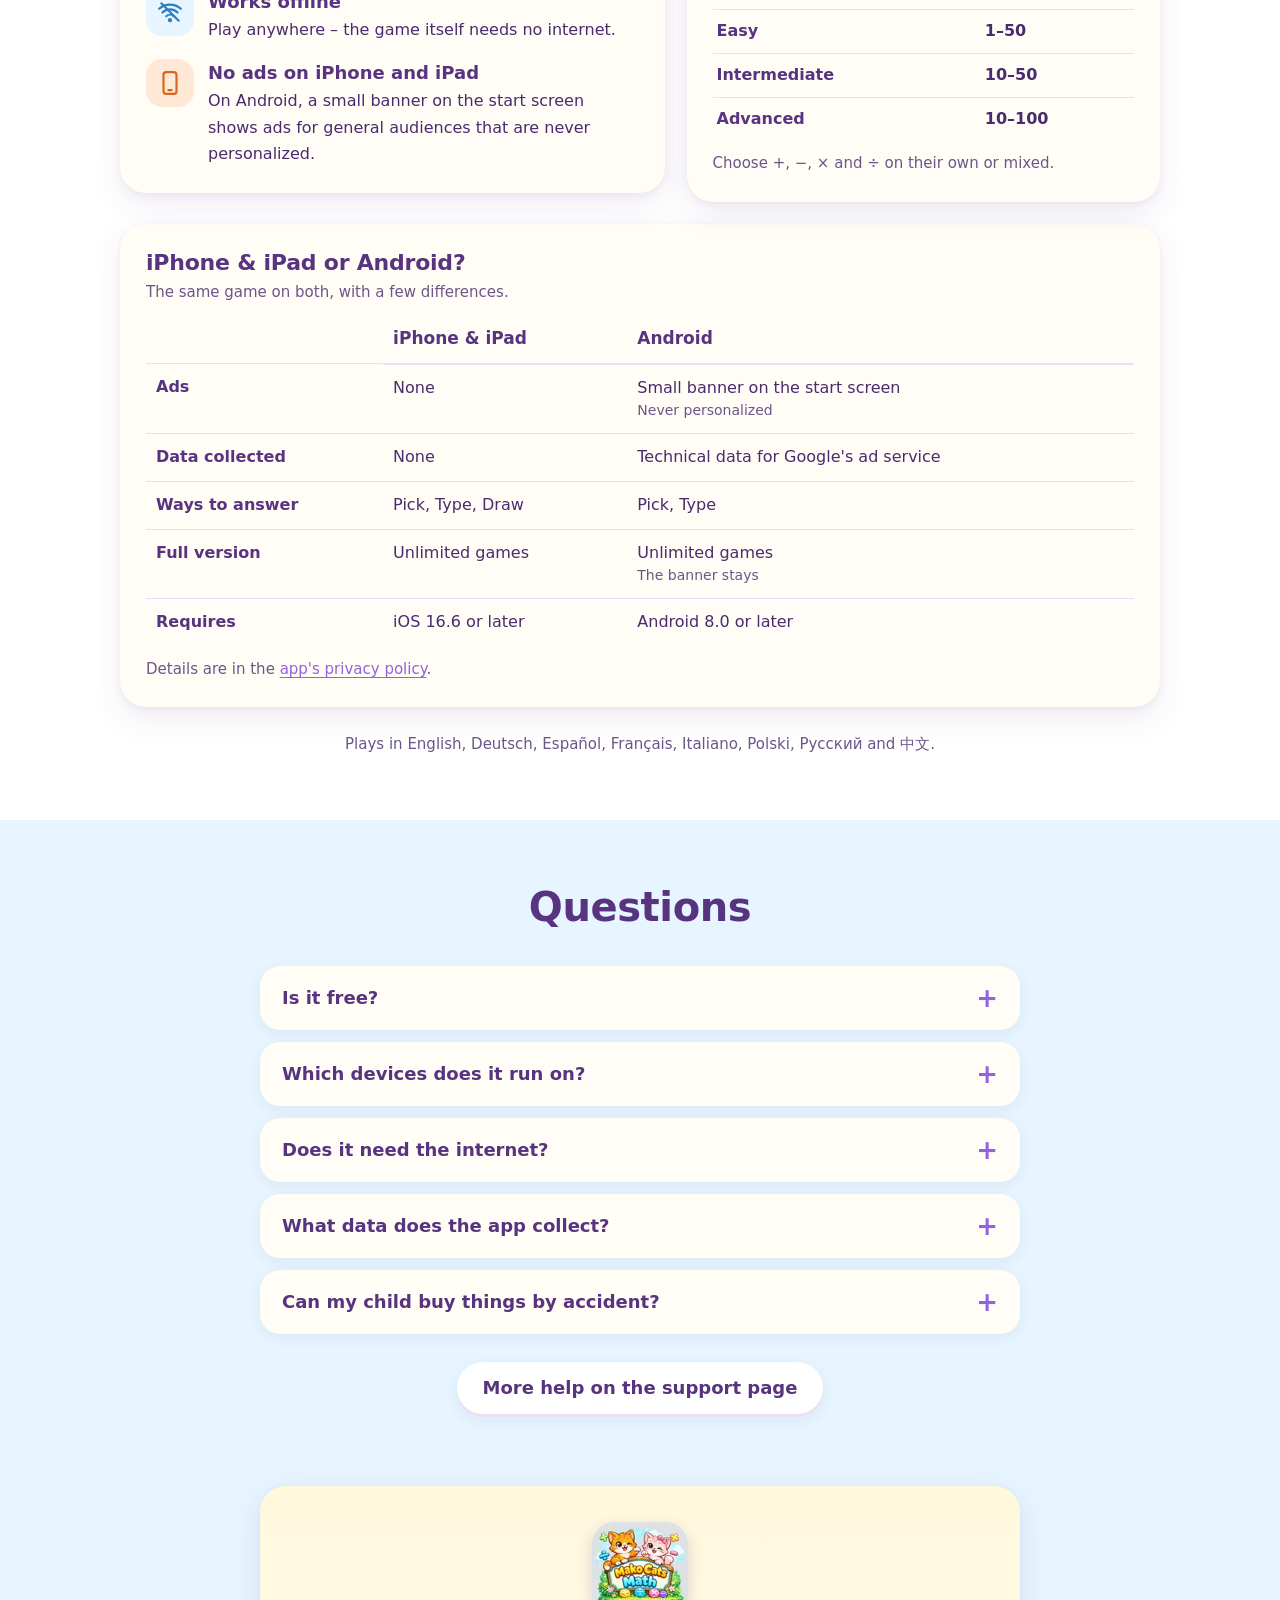
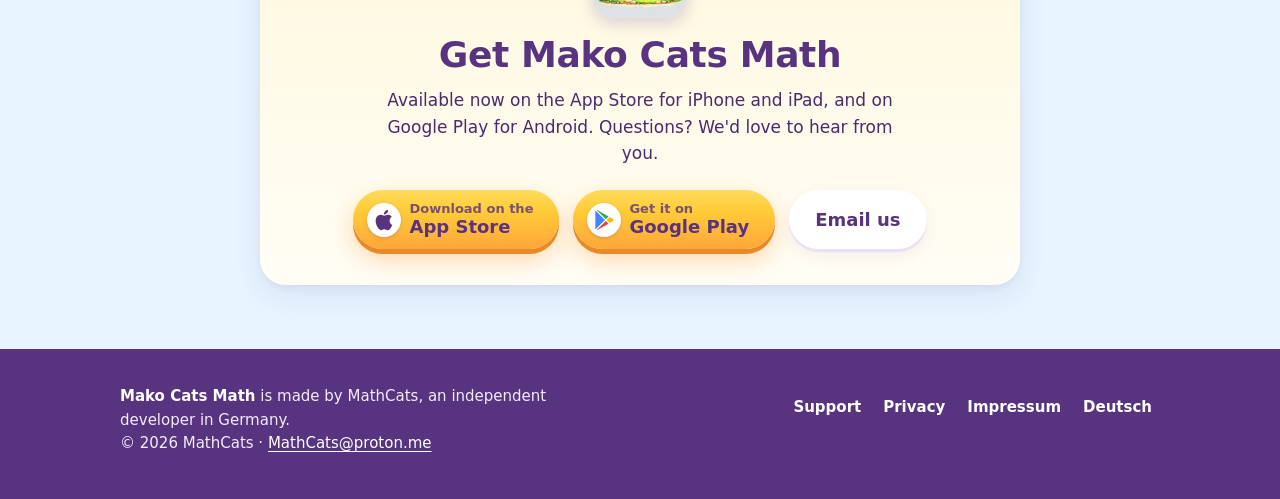
==== commit 9a1ec408: "Apple and Google Play logos inside the store buttons Inline SVG logos on a small white disc (so the " ====
--- a/index.html
+++ b/index.html
@@ -48,7 +48,7 @@
 <link rel="icon" type="image/png" href="favicon.png">
 <link rel="apple-touch-icon" href="apple-touch-icon.png">
 <link rel="preload" as="image" href="assets/img/logo-720.webp" imagesrcset="assets/img/logo-480.webp 480w, assets/img/logo-720.webp 720w, assets/img/logo-960.webp 960w" imagesizes="(max-width: 860px) 250px, 500px">
-<link rel="stylesheet" href="assets/site.css?v=2">
+<link rel="stylesheet" href="assets/site.css?v=3">
 <script type="application/ld+json">
 {
   "@context": "https://schema.org",
@@ -95,8 +95,8 @@
         <p class="lead">A friendly math game for kids on iPhone, iPad and Android. Practice addition, subtraction, multiplication and division, earn gems, and collect cats to dress up.</p>
         <div class="actions">
           <!-- EDIT 4 – store buttons -->
-          <a class="btn btn-candy" href="https://apps.apple.com/de/app/mako-cats-math/id6758961622?l=en-GB"><span class="stack"><small>Download on the</small>App Store</span></a>
-          <a class="btn btn-candy" href="https://play.google.com/store/apps/details?id=com.mathcats.mathcats"><span class="stack"><small>Get it on</small>Google Play</span></a>
+          <a class="btn btn-candy" href="https://apps.apple.com/de/app/mako-cats-math/id6758961622?l=en-GB"><svg class="store-logo" viewBox="-8 -8 40 40" aria-hidden="true" focusable="false"><circle cx="12" cy="12" r="20" fill="#fff"/><path fill="currentColor" d="M12.152 6.896c-.948 0-2.415-1.078-3.96-1.04-2.04.027-3.91 1.183-4.961 3.014-2.117 3.675-.546 9.103 1.519 12.09 1.013 1.454 2.208 3.09 3.792 3.039 1.52-.065 2.09-.987 3.935-.987 1.831 0 2.35.987 3.96.948 1.637-.026 2.676-1.48 3.676-2.948 1.156-1.688 1.636-3.325 1.662-3.415-.039-.013-3.182-1.221-3.22-4.857-.026-3.04 2.48-4.494 2.597-4.559-1.429-2.09-3.623-2.324-4.39-2.376-2-.156-3.675 1.09-4.61 1.09zM15.53 3.83c.843-1.012 1.4-2.427 1.245-3.83-1.207.052-2.662.805-3.532 1.818-.78.896-1.454 2.338-1.273 3.714 1.338.104 2.715-.688 3.559-1.701"/></svg><span class="stack"><small>Download on the</small>App Store</span></a>
+          <a class="btn btn-candy" href="https://play.google.com/store/apps/details?id=com.mathcats.mathcats"><svg class="store-logo" viewBox="-8 -8 40 40" aria-hidden="true" focusable="false"><circle cx="12" cy="12" r="20" fill="#fff"/><g transform="translate(.6 0)"><path fill="#4285F4" d="M1.337.924a1.486 1.486 0 0 0-.112.568v21.017c0 .217.045.419.124.6l11.155-11.087L1.337.924z"/><path fill="#34A853" d="M13.544 10.989l3.258-3.238L3.45.195a1.466 1.466 0 0 0-.946-.179l11.04 10.973z"/><path fill="#EA4335" d="M13.544 13.056l-11 10.933c.298.036.612-.016.906-.183l13.324-7.54-3.23-3.21z"/><path fill="#FBBC04" d="M22.018 13.298l-3.919 2.218-3.515-3.493 3.543-3.521 3.891 2.202a1.49 1.49 0 0 1 0 2.594z"/></g></svg><span class="stack"><small>Get it on</small>Google Play</span></a>
         </div>
         <a class="text-link" href="#try">Try a question first ↓</a>
         <!-- EDIT 5 – the little labels under the buttons -->
@@ -337,8 +337,8 @@
         <h2 id="cta-title">Get Mako Cats Math</h2>
         <p>Available now on the App Store for iPhone and iPad, and on Google Play for Android. Questions? We'd love to hear from you.</p>
         <div class="actions" style="display: flex; flex-wrap: wrap; gap: 14px; justify-content: center;">
-          <a class="btn btn-candy" href="https://apps.apple.com/de/app/mako-cats-math/id6758961622?l=en-GB"><span class="stack"><small>Download on the</small>App Store</span></a>
-          <a class="btn btn-candy" href="https://play.google.com/store/apps/details?id=com.mathcats.mathcats"><span class="stack"><small>Get it on</small>Google Play</span></a>
+          <a class="btn btn-candy" href="https://apps.apple.com/de/app/mako-cats-math/id6758961622?l=en-GB"><svg class="store-logo" viewBox="-8 -8 40 40" aria-hidden="true" focusable="false"><circle cx="12" cy="12" r="20" fill="#fff"/><path fill="currentColor" d="M12.152 6.896c-.948 0-2.415-1.078-3.96-1.04-2.04.027-3.91 1.183-4.961 3.014-2.117 3.675-.546 9.103 1.519 12.09 1.013 1.454 2.208 3.09 3.792 3.039 1.52-.065 2.09-.987 3.935-.987 1.831 0 2.35.987 3.96.948 1.637-.026 2.676-1.48 3.676-2.948 1.156-1.688 1.636-3.325 1.662-3.415-.039-.013-3.182-1.221-3.22-4.857-.026-3.04 2.48-4.494 2.597-4.559-1.429-2.09-3.623-2.324-4.39-2.376-2-.156-3.675 1.09-4.61 1.09zM15.53 3.83c.843-1.012 1.4-2.427 1.245-3.83-1.207.052-2.662.805-3.532 1.818-.78.896-1.454 2.338-1.273 3.714 1.338.104 2.715-.688 3.559-1.701"/></svg><span class="stack"><small>Download on the</small>App Store</span></a>
+          <a class="btn btn-candy" href="https://play.google.com/store/apps/details?id=com.mathcats.mathcats"><svg class="store-logo" viewBox="-8 -8 40 40" aria-hidden="true" focusable="false"><circle cx="12" cy="12" r="20" fill="#fff"/><g transform="translate(.6 0)"><path fill="#4285F4" d="M1.337.924a1.486 1.486 0 0 0-.112.568v21.017c0 .217.045.419.124.6l11.155-11.087L1.337.924z"/><path fill="#34A853" d="M13.544 10.989l3.258-3.238L3.45.195a1.466 1.466 0 0 0-.946-.179l11.04 10.973z"/><path fill="#EA4335" d="M13.544 13.056l-11 10.933c.298.036.612-.016.906-.183l13.324-7.54-3.23-3.21z"/><path fill="#FBBC04" d="M22.018 13.298l-3.919 2.218-3.515-3.493 3.543-3.521 3.891 2.202a1.49 1.49 0 0 1 0 2.594z"/></g></svg><span class="stack"><small>Get it on</small>Google Play</span></a>
           <a class="btn btn-soft" href="mailto:MathCats@proton.me?subject=Mako%20Cats%20Math">Email us</a>
         </div>
       </div>
--- a/assets/site.css
+++ b/assets/site.css
@@ -313,3 +313,6 @@
   .nav a.studio { width: 38px; height: 38px; min-height: 38px; margin-left: 4px; }
   .nav a.studio img { width: 30px; height: 30px; }
 }
+
+/* store logos in the store buttons: a white disc so every colour of the Play logo shows on the yellow */
+.btn .store-logo { width: 34px; height: 34px; flex: none; margin: -4px 0 -4px -12px; filter: drop-shadow(0 1px 1.5px rgba(87, 51, 128, .25)); }
